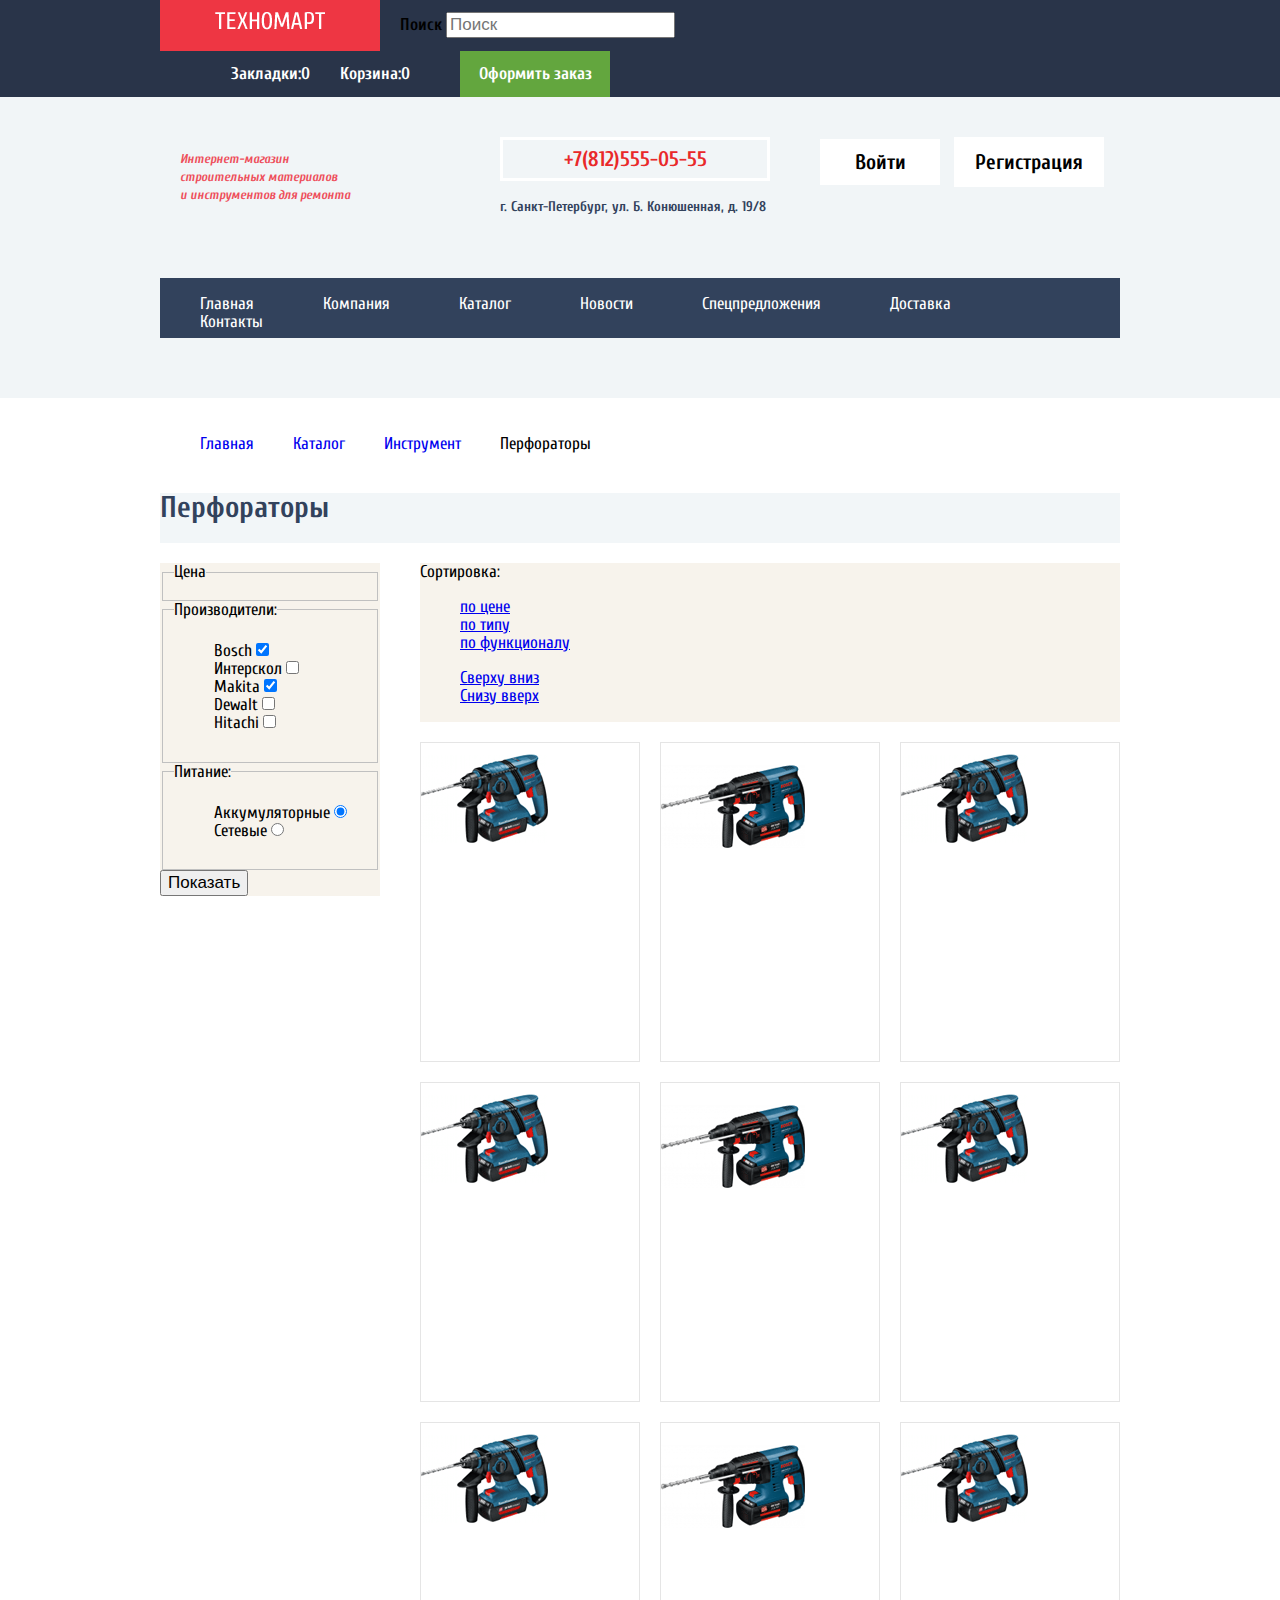
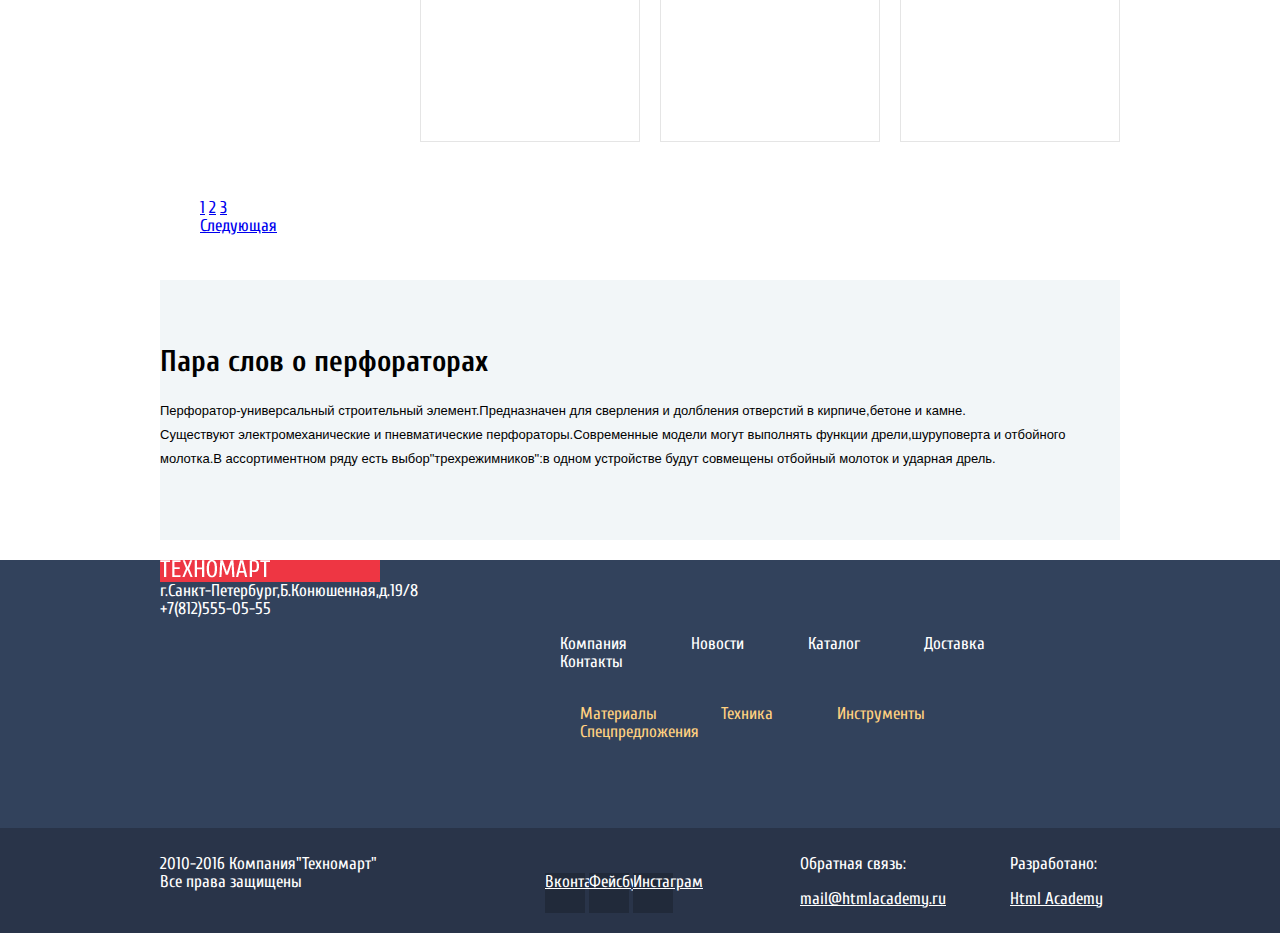
==== catalog.html @ 099f7292 "Сетка 16.11" ====
<!DOCTYPE html>
<html lang="ru">
  <head>
    <link href="css/normalize.css" rel="stylesheet">
    <link rel="stylesheet" href="css/style.css">
    <link href="https://fonts.googleapis.com/css?family=PT+Sans:400,700" rel="stylesheet">
    <link href="https://fonts.googleapis.com/css?family=Cuprum:400,400i,700" rel="stylesheet">
    <meta charset="utf-8">
    <title>Техномарт. Каталог</title>
  </head>
  <body>
    <header class="main-header">
      <div class="header-top">
        <div class="main-container top-wrapper clearfix">
      <div class="logo-top">
        <a>
          <img src="img/logotip.png" alt="Техномарт">
        </a>
      </div>
      <div class="search-block">
        <label for="search">Поиск</label>
        <input type="search" id="search" name="search" placeholder="Поиск">
      </div>
      <div class="user-action">
        <ul>
          <li>
            <a class="user-bookmarks" href="#">Закладки:0</a>
          </li>
          <li>
            <a class="user-basket" href="#">Корзина:0</a>
          </li>
          <li>
            <a class="checkout" href="#">Оформить заказ</a>
          </li>
        </ul>
      </div>
    </div>
  </div>
    <div class="header-bottom">
      <div class="main-container clearfix">
        <div class="header-3-column">
          <div class="header-column">
            <div class="internet-shop">
              <p>Интернет-магазин<br> строительных материалов<br> и инструментов для ремонта</p>
            </div>
          </div>
          <div class="header-column">
            <div class="contact">
              <a class="phone" href="tel:+78125550555">+7(812)555-05-55</a>
              <p>г. Санкт-Петербург, ул. Б. Конюшенная, д. 19/8</p>
            </div>
          </div>
          <div class="header-column">
            <div class="user-block">
              <a class="login" href="#">Войти</a>
              <a class="registration" href="#">Регистрация</a>
            </div>
          </div>
        </div>
          <nav class="main-navigation">
            <ul class="top-navigation">
              <li>
                <a href="index.html">Главная</a>
              </li>
              <li>
                <a href="#">Компания</a>
              </li>
              <li>
                <a href="#">Каталог</a>
              </li>
              <li>
                <a href="#">Новости</a>
              </li>
              <li>
                <a href="#">Спецпредложения</a>
              </li>
              <li>
                <a href="#">Доставка</a>
              </li>
              <li>
                <a href="#">Контакты</a>
              </li>
            </ul>
          </nav>
      </div>
    </div>
    </header>
    <main>
        <div class="main-container clearfix">
        <ul class="breadcrumbs">
          <li>
            <a href="#">Главная</a>
          </li>
          <li>
            <a href="#">Каталог</a>
          </li>
          <li>
            <a href="#">Инструмент</a>
          </li>
          <li>
            <a>Перфораторы</a>
          </li>
        </ul>
        <div class="content-title">
      <div class="main-container clearfix">
      <h1>Перфораторы</h1>
    </div>
  </div>
      <div class="content">
        <div class="left-content-column">
          <form class="form" action="https://echo.htmlacademy.ru" method="post">
            <fieldset class="price">
              <legend>
                Цена
              </legend>
              <div></div>
            </fieldset>
            <fieldset class="makers-column">
              <legend>
                Производители:
              </legend>
              <ul>
                <li>
                  <label for="bosch">Bosch</label>
                  <input type="checkbox" name="bosch" id="bosch" checked>
                </li>
                <li>
                  <label for="interskol">Интерскол</label>
                  <input type="checkbox" name="interskol" id="interskol">
                </li>
                <li>
                  <label for="makita">Makita</label>
                  <input type="checkbox" name="makita" id="makita" checked>
                </li>
                <li>
                  <label for="dewalt">Dewalt</label>
                  <input type="checkbox" name="dewalt" id="dewalt">
                </li>
                <li>
                  <label for="hitachi">Hitachi</label>
                  <input type="checkbox" name="hitachi" id="hitachi">
                </li>
              </ul>
            </fieldset>
            <fieldset class="supply">
              <legend>
                Питание:
              </legend>
              <ul>
                <li>
                  <label for="accumulator">Аккумуляторные</label>
                  <input type="radio" name="battery" id="accumulator" checked>
                </li>
                <li>
                  <label for="net">Сетевые</label>
                  <input type="radio" name="battery" id="net">
                </li>
              </ul>
            </fieldset>
            <button class="btn" type="submit">Показать</button>
          </form>
        </div>
          <div class="sort">
            <div class="sort-header">
              Сортировка:
            </div>
            <ul>
              <li>
                <a href="#">по цене</a>
              </li>
              <li>
                <a href="#">по типу</a>
              </li>
              <li>
                <a href="#">по функционалу</a>
              </li>
            </ul>
            <ul>
              <li>
                <a href="#">Сверху вниз</a>
              </li>
              <li>
                <a href="#">Снизу вверх</a>
              </li>
            </ul>
          </div>
          <div class="list-goods-catalog">
            <ul class="goods-list">
              <li class="goods-item-catalog">
                <div class="good-item">
                  <img src="img/drill2.png" alt="#">
                  <div class="good-item-hover">
                    <a class="btn-buy" href="#">Купить</a>
                    <a class="btn-bookmark" href="#">В закладки</a>
                  </div>
                  <p>Перфоратор bosch bfg 3000</p>
                  <span>22500 р</span>
                  <a class="btn-price" href="#">15500 р</a>
                </div>
              </li>
              <li class="goods-item-catalog">
                <div class="good-item">
                  <img src="img/drill1.png" alt="#">
                  <div class="good-item-hover">
                    <a class="btn-buy" href="#">Купить</a>
                    <a class="btn-bookmark" href="#">В закладки</a>
                  </div>
                  <p>Перфоратор bosch bfg 6000</p>
                  <span>30500 р</span>
                  <a class="btn-price" href="#">25500 р</a>
                </div>
              </li>
              <li class="goods-item-catalog">
                <div class="good-item">
                  <img src="img/drill2.png" alt="#">
                  <div class="good-item-hover">
                    <a class="btn-buy" href="#">Купить</a>
                    <a class="btn-bookmark" href="#">В закладки</a>
                  </div>
                  <p>Перфоратор bosch bfg 2000</p>
                  <a class="btn-price" href="#">12500 р</a>
                  <b class="label">new</b>
                </div>
              </li>
              <li class="goods-item-catalog">
                <div class="good-item">
                  <img src="img/drill2.png" alt="#">
                  <div class="good-item-hover">
                    <a class="btn-buy" href="#">Купить</a>
                    <a class="btn-bookmark" href="#">В закладки</a>
                  </div>
                  <p>Перфоратор bosch bfg 3000</p>
                  <span>22500 р</span>
                  <a class="btn-price" href="#">15500 р</a>
                </div>
              </li>
              <li class="goods-item-catalog">
                <div class="good-item">
                  <img src="img/drill1.png" alt="#">
                  <div class="good-item-hover">
                    <a class="btn-buy" href="#">Купить</a>
                    <a class="btn-bookmark" href="#">В закладки</a>
                  </div>
                  <p>Перфоратор bosch bfg 6000</p>
                  <span>30500 р</span>
                  <a class="btn-price" href="#">25500 р</a>
                  <b class="label">new</b>
                </div>
              </li>
              <li class="goods-item-catalog">
                <div class="good-item">
                  <img src="img/drill2.png" alt="#">
                  <div class="good-item-hover">
                    <a class="btn-buy" href="#">Купить</a>
                    <a class="btn-bookmark" href="#">В закладки</a>
                  </div>
                  <p>Перфоратор bosch bfg 2000</p>
                  <a class="btn-price" href="#">12500 р</a>
                </div>
              </li>
              <li class="goods-item-catalog">
                <div class="good-item">
                  <img src="img/drill2.png" alt="#">
                  <div class="good-item-hover">
                    <a class="btn-buy" href="#">Купить</a>
                    <a class="btn-bookmark" href="#">В закладки</a>
                  </div>
                  <p>Перфоратор bosch bfg 3000</p>
                  <span>22500 р</span>
                  <a class="btn-price" href="#">15500 р</a>
                  <b class="label">new</b>
                </div>
              </li>
              <li class="goods-item-catalog">
                <div class="good-item">
                  <img src="img/drill1.png" alt="#">
                  <div class="good-item-hover">
                    <a class="btn-buy" href="#">Купить</a>
                    <a class="btn-bookmark" href="#">В закладки</a>
                  </div>
                  <p>Перфоратор bosch bfg 6000</p>
                  <span>30500 р</span>
                  <a class="btn-price" href="#">25500 р</a>
                </div>
              </li>
              <li class="goods-item-catalog">
                <div class="good-item">
                  <img src="img/drill2.png" alt="#">
                  <div class="good-item-hover">
                    <a class="btn-buy" href="#">Купить</a>
                    <a class="btn-bookmark" href="#">В закладки</a>
                  </div>
                  <p>Перфоратор bosch bfg 2000</p>
                  <a class="btn-price" href="#">12500 р</a>
                </div>
              </li>
            </ul>
          </div>
          <div class="page">
            <div class="main-container clearfix">
              <ul class="all-btn-page">
              <li class="btn-page">
                <a href="#">1</a>
              </li>
              <li class="btn-page">
                <a href="#">2</a>
              </li>
              <li class="btn-page">
                <a href="#">3</a>
              </li>
              <li class="btn-next">
                <a href="#">Следующая</a>
              </li>
            </ul>
          </div>
        </div>
      </div>
      <div class="container-bottom">
        <h2 class="bottom-title">Пара слов о перфораторах</h2>
        <p>Перфоратор-универсальный строительный элемент.Предназначен для сверления и долбления отверстий в кирпиче,бетоне и камне.<br>Существуют электромеханические и пневматические перфораторы.Современные модели могут выполнять функции дрели,шуруповерта и отбойного молотка.В ассортиментном ряду есть выбор"трехрежимников":в одном устройстве будут совмещены отбойный молоток и ударная дрель.</p>
    </div>
  </div>
    </main>
    <footer>
      <div class="footer-top">
      <div class="main-container clearfix">
          <div class="logo-bottom">
            <a>
              <img src="img/logotip.png" alt="Техномарт">
            </a>
          </div>
          <div class="footer-contacts">
            г.Санкт-Петербург,Б.Конюшенная,д.19/8<br>
            +7(812)555-05-55
          </div>
        <nav class="footer-navigation">
          <ul class="footer-menu1">
            <li>
              <a href="#">Компания</a>
            </li>
            <li>
              <a href="#">Новости</a>
            </li>
            <li>
              <a href="#">Каталог</a>
            </li>
            <li>
              <a href="#">Доставка</a>
            </li>
            <li>
              <a href="#">Контакты</a>
            </li>
          </ul>
        </nav>
        <nav class="goods-navigation">
          <ul class="footer-menu2">
            <li>
              <a href="#">Материалы</a>
            </li>
            <li>
              <a href="#">Техника</a>
            </li>
            <li>
              <a href="#">Инструменты</a>
            </li>
            <li>
              <a href="#">Спецпредложения</a>
            </li>
          </ul>
        </nav>
      </div>
    </div>
      <div class="footer-bottom clearfix">
        <div class="main-container clearfix">
          <div class="rights">
            <p>2010-2016 Компания"Техномарт"<br>Все права защищены</p>
          </div>
          <div class="share">
            <a class="social social-vk" href="#">Вконтакте</a>
            <a class="social social-fb" href="#">Фейсбук</a>
            <a class="social social-inst" href="#">Инстаграм</a>
          </div>
          <div class="feedback">
            <p>Обратная связь:</p>
            <a class="btn" href="#">mail@htmlacademy.ru</a>
          </div>
          <div class="footer-copyright">
            <p>Разработано:</p>
            <a class="btn" href="https://htmlacademy.ru">Html Academy</a>
          </div>
        </div>
      </div>
    </footer>
  </body>
</html>
---- css/style.css ----
* {
  box-sizing: border-box;

}
body {
  font-size: 17px;
  line-height: 18px;
  font-style: normal;
  font-family: "Cuprum", Arial, sans-serif;
  width: 100%;
  margin-left: auto;
  margin-right: auto;
  background: #ffffff;
}
h1 {
  font-size: 30px;
  line-height: 30px;
  font-style: normal;;
  font-family: "Cuprum", Arial, sans-serif;
  color: #32425c;
}
h2 {
  font-size: 24px;
  line-height: 30px;
  font-style: normal;
  font-weight: bold;
  font-family: "Cuprum", Arial, sans-serif;
  color: #ffffff;
}
footer {
  margin-top: 20px;
  width: 100%;
  min-height: 300px;
  background-color: #32425c;
  color: #ffffff;
}
footer a {
  color: #ffffff;
}
ul {
  list-style: none;
}
.clearfix::after {
  content: "";
  display: table;
  clear: both;
}
.main-container {
  width: 960px;
  margin: auto;
}
.main-header {
  margin-bottom: 20px;
}
.header-top {
  width: 100%;
  min-height: 40px;
  background: #293449;

}
.header-top a {
  color: #ffffff;
}
.top-wrapper {
  font-size: 0;
}
.logo-top {
  display: inline-block;
  text-align: center;
  padding: 12px;
  width: 220px;
  margin-right: 20px;
  background-color: #ee3643;
}
.search-block {
  display: inline-block;
  font-size: 17px;
  line-height: 18px;
  font-weight: bold;
}
.user-action {
  display: inline-block;
  vertical-align: middle;

  }
.user-action li {
  display: inline;
  }
  .user-action:last-child {
    margin-right: 0;
  }
.user-action a {
  text-decoration: none;
  font-size: 17px;
  line-height: 18px;
  font-weight: bold;
  font-family: "Cuprum", Arial, sans-serif;
}
.user-bookmarks {
  display: inline-block;
  text-align: right;
  width: 110px;
  margin-right: 10px;
}
.user-basket {
  display: inline-block;
  text-align: center;
  width: 110px;
  margin-right: 30px;
      }
.checkout {
  display: inline-block;
  width: 150px;
  min-height: 40px;
  text-align: center;
  background-color: #63a63e;
  padding: 14px;
}
.header-bottom {
  background: #f1f5f7;
}
.header-3-column {
  display: inline-block;
  text-align:left;
  vertical-align: top;
  width: 960px;
  margin-top: 40px;
}
.header-column {
  float: left;
  width: 300px;
  margin-left: 20px;

}
.internet-shop p {
  color: #ee4f5b;
  font-size: 13px;
  line-height: 18px;
  font-style: italic;
  font-weight: bold;
  font-family: "Cuprum", Arial, sans-serif;
}
.phone {
  display: inline-block;
  width: 270px;
  border: 3px solid white;
  color: #e9292a;
  padding: 10px 50px;
  font-size: 21px;
  line-height: 18px;
  font-weight: bold;
  font-family: "Cuprum", Arial, sans-serif;
  text-align: center;
  text-decoration: none;
}
.contact p{
  color: #32425c;
  font-size: 14px;
  line-height: 24px;
  font-weight: bold;
  font-family: "Cuprum", Arial, sans-serif;
  padding-bottom: 45px;
}
.login {
  display: inline-block;
  width: 120px;
  margin-right: 10px;
  text-decoration: none;
  text-align: center;
  background-color: #ffffff;
  color: #000000;
  padding: 14px;
  font-size: 21px;
  line-height: 18px;
  font-weight: bold;
  font-family:"Cuprum", Arial, sans-serif;
}
.registration {
  display: inline-block;
  width: 150px;
  padding: 16px;
  text-decoration: none;
  text-align: center;
  background-color: #ffffff;
  color: #000000;
  font-size: 21px;
  line-height: 18px;
  font-weight: bold;
  font-family:"Cuprum", Arial, sans-serif;
}
.main-navigation {
  float: left;
  width: 960px;
  height: 60px;
  background: #32425c;
  margin-bottom: 60px;
}
.top-navigation li {
  display: inline;
  padding: 50 20px;
  margin-right: 65px;
}
.top-navigation a {
  text-decoration: none;
  color: #ffffff;
}
.main-show {
  font-size: 0;
  padding: 0;
  margin-bottom: 150px;
}
.main-show-item,
.main-show-item-wrapper {
  width: 33.333%;
  padding: 0 20px 20px 0;
  display: inline-block;
  vertical-align: top;;
}
.main-show-item-block {
	padding:;
}
.main-show-item-big {
  width: 66.666%;
  display: inline-block;
  vertical-align: bottom;;
  min-height: 270px;
  padding: px;
}
.main-show-slider {
  position: relative;
}
.slider-product-group {
  position: absolute;
  left: 0;
  right: 0;
  width: 620px;
  height: 270px;
}
.slider-control {
  position: absolute;
  width: 100%;
  left: 0;
  bottom: 0;
}
.product-group {
  min-height: 125px;
  font-size: 14px;
  font-weight: normal;
  color: #ffffff;
}
.product-group h2 {
	padding-top: 25px;
  margin-left: 23px;
}
.product-group a {
  font-size: 14px;
  line-height: 18px;
  font-weight: bold;
  text-decoration: none;
  color: #ffffff;
  width: 135px;
  display: inline-block;
  text-align: center;
  padding: 13px 22px;
  margin-left: 23px;
  margin-bottom: 22px;
  background-color: rgba(229,229,229,0.3);
}
.product-group-01 {
  background-color: #f6b22d;
  background-image: url(../img/icon-bucket.png);
  background-position: ;
}
.product-group-02 {
  background-color: #4aafde;
  background-image: url(img/icon-drill.png);
  background-position: ;
}
.product-group-03 {
  background-color: #cc79d1;
  background-image: url(img/icon-tractor.png);
  background-position: ;
}
.product-group-04 {
  background-color: #85d179;
  background-image: url(img/icon-cart.png);
  background-position: ;
}
.product-group-05 {
  background-color: #f6b22d;
  background-image: url(img/icon-truck.png);
  background-position: ;
}
.popular-title {
  display: inline-block;
  width: 960px;
  height: 90px;
  margin-bottom: 20px;
  background-color: #f7f3ec;
}
.popular-title h1 {
  float: left;
  color: #32425c;
  margin: 25px;
  font-size: 30px;
  line-height: 30px;
  font-family: "Cuprum", Arial, sans-serif;
}
.popular-title a {
  float: right;
  background-color: #e9292a;
  margin: 25px;
  padding: 13px 55px;
  vertical-align: middle;
  width: 250px;
  color: #ffffff;
  font-size: 14px;
  line-height: 18px;
  font-weight: bold;
  text-decoration: none;
  text-align: center;
}
.popular-title-btn {
vertical-align: middle;
}
.goods-list {
  font-size: 0px;
    padding: 0;
    margin-bottom: 20px;
}
.goods-item {
  display: inline-block;
  vertical-align: top;
  margin-right: 20px;
  margin-bottom: 20px;
}
.goods-item:nth-child(4n+4) {
  margin-right: 0;
}
.good-block {
  width: 220px;
  min-height: 320px;
  border: 1px solid #e5e5e5;
}
.popular-makers {
  font-size: 0;
  padding: 0;
  margin-bottom: 20px;
}
.maker-list {
  display: inline-block;
  vertical-align: top;
  margin-right: 20px;
  margin-bottom: 20px;
}
.maker  {
  display: block;
  width: 220px;
  height: 145px;
  border: 1px solid #e5e5e5;
}
.maker1 {
  background: url("../img/bosch.png") no-repeat;
  background-position: center;
}
.maker2 {
  background: url("../img/makita.png") no-repeat;
  background-position: center;
}
.maker3 {
  background: url("../img/dewalt.png") no-repeat;
  background-position: center;
}
.maker4 {
  background: url("../img/inter.png") no-repeat;
  background-position: center;
}
.maker5 {
  background: url("../img/hitachi.png") no-repeat;
  background-position: center;
}
.maker6 {
  background: url("../img/lg.png") no-repeat;
  background-position: center;
}
.maker7 {
  background: url("../img/aeg.png") no-repeat;
  background-position: center;
}
.maker8 {
  background: url("../img/metabo.png") no-repeat;
  background-position: center;
}
.maker-list:nth-child(4n+4) {
  margin-right: 0;
}
.service {
  background-color: #f2f6f8;
  width: 100%;
  min-height: 530px;
	border: 1px solid red;
}
.service h2 {
  color: #000000;
}

.service-block {
	border: 1px solid blue;
}
.conditions {
	display: inline-block;
  width: 240px;
  height: 185px;
  margin: 0;
  padding: 0;
  vertical-align: middle;
  border: 1px solid green;
}
.conditions a {
  display: block;
  text-decoration: none;
  font-size: 21px;
  line-height: 30px;
  font-weight: bold;
  font-family: "Cuprum", Arial, sans-serif;
  color: #ffffff;
  background-color: #32425c;
  border: 1px, solid #405069;
  border: 1px, solid #293449;
}
.conditions a:hover {
  background-color: #293449;
}
.conditions .active a {
  color: #32425c;
  background-color: #ffffff;
}
.services-frame-list {
	display: inline-block;
	width: 700px;
	min-height: 200px;
	vertical-align: middle;
  position: relative;
  border: 1px solid red;
}
.services-frame-delivery {
  position: absolute;
  width: 700px;
  top: 0;
  left: 0;
}
.services-frame-delivery  img {
	display: block;
	position: absolute;
	top: 0;
	right: 0;
}
.services-frame-guarantee {
  position: absolute;
  top: 0;
  left: 0;
  display: none;
}
.services-frame-credit {
  position: absolute;
  top: 0;
  left: 0;
  display: none;
}
.company-about {
  float: left;
  width: 540px;
  min-height: 370px;
  margin-right: 120px;
}
.company-info h2 {
  font-size: 30px;
  font-weight: bold;
  color: #000000;
  font-style: normal;
  font-family: "Cuprum", Arial, sans-serif;
}
.company-info p {
  font-size: 13px;
  line-height: 24px;
  font-style: normal;
  font-weight: normal;
  font-family: "PTSans", Arial, sans-serif;
}
.company-info a {
    color: #ffffff;
    text-decoration: none;
    font-size: 14px;
    line-height: 18px;
    font-weight: bold;
    font-style: normal;
    font-family: "Cuprum", Arial, sans-serif;
}
.company-about li {
  font-weight: bold;
  font-size: 18px;
  line-height: 20px;
  font-family: "Cuprum", Arial, sans-serif;
padding: 20px 0;
}
.btn-more {
  width: 220px;
  padding: 14px 40px;
  background-color: #e9292a;

}
.company-contacts {
  float: right;
  width: 300px;
  min-height: 370px;
}
.map {
  width: 300px;
  min-height: 160px;
  margin: 40px auto;
}
.btn-write {

  padding: 14px 62px;
  background-color: #e9292a;
}
.footer-top {

}
.logo-bottom {
  float: left;
  width: 220px;
  margin-right: 10px;
  background-color: #ee3643;
}

.footer-navigation {
  float: right;
  width: 600px;
  min-height: 30px;
  margin-left: 170px;
}
.footer-menu1 li {
  display: inline;
  padding: 50 20px;
  margin-right: 60px;
}
.footer-menu1:last-child {
  margin-right: 0;
}
.footer-menu1 a {
  text-decoration: none;
  color: #ffffff;
}
.goods-navigation {
  float: right;
  width: 580px;
  min-height: 30px;
  margin-bottom: 70px;
}
.footer-menu2 li {
  display: inline;
  padding: 50 20px;
  margin-right: 60px;
}
.footer-menu2:last-child {
  margin-right: 0;
}
.footer-menu2 a{
  text-decoration: none;
  color: #ffd180;
}
.footer-contacts {
  clear:both;
  width: 325px;
  margin-right: 0;
  margin-top: 30px;
}
.footer-bottom {
  display: inline-block;
  background-color: #293449;
  width: 100%;
  height: 105px;
  padding: 10px;
  vertical-align: middle;
}
.rights {
  float: left;
  width: 235px;
  margin-right: 150px;
  vertical-align: middle;
}
.share{
  float: left;
  width: 140px;
  margin-right: 115px;
  vertical-align: middle;
}
.social {
  display: inline-block;
  width: 40px;
  height: 40px;
  background: #212a3a;
  margin-top: 35px;
  vertical-align: middle;
}
.feedback {
  float: left;
  width: 145px;
  margin-right: 50px;
  vertical-align: middle;
}
.footer-copyright {
  float: right;
  width: 110px;
  vertical-align: middle;
}
.breadcrumbs {
  display: inline-block;
  width: 940px;
  margin-bottom: 20px;
}
.breadcrumbs li {
  display: inline;
  margin-right: 35px;
}
.breadcrumbs a {
  text-decoration: none;
}
.content-title {
  margin-bottom: 20px;
  background-color: #f2f6f8;
}
.form {
  float: left;
  width: 220px;
  margin-right: 10px;
  background-color: #f7f3ec;
}
.sort {
  float: right;
  width: 700px;
  margin-bottom: 20px;

  background-color: #f7f3ec;
}
.list-goods-catalog {
  float: right;
  width: 700px;
}
.goods-item-catalog {
  display: inline-block;
  vertical-align: top;
  margin-right: 20px;
  margin-bottom: 20px;
}
.goods-item-catalog:nth-child(3n+3) {
  margin-right: 0;
}
.good-item {
  width: 220px;
  min-height: 320px;
  border: 1px solid #e5e5e5;
}
.all-btn-page {
  display: inline-block;
  width: 290px;
  margin-bottom: 20px;
}
.btn-page {
display: inline;
}
.container-bottom {
  width: 100%;
  height: 260px;
  background-color: #f2f6f8;
}
.bottom-title {
  font-size: 30px;
  line-height: 24px;
  font-style: normal;
  font-family: "Cuprum", Arial, sans-serif;
  text-align: left;
  vertical-align: middle;
  padding-top: 70px;
  color: #000000;
}
.container-bottom p {
  font-size: 13px;
  line-height: 24px;
  font-style: normal;
  font-family: "PTSans", Arial, sans-serif;
  text-align: left;
  vertical-align: middle;
  color: #000000
}
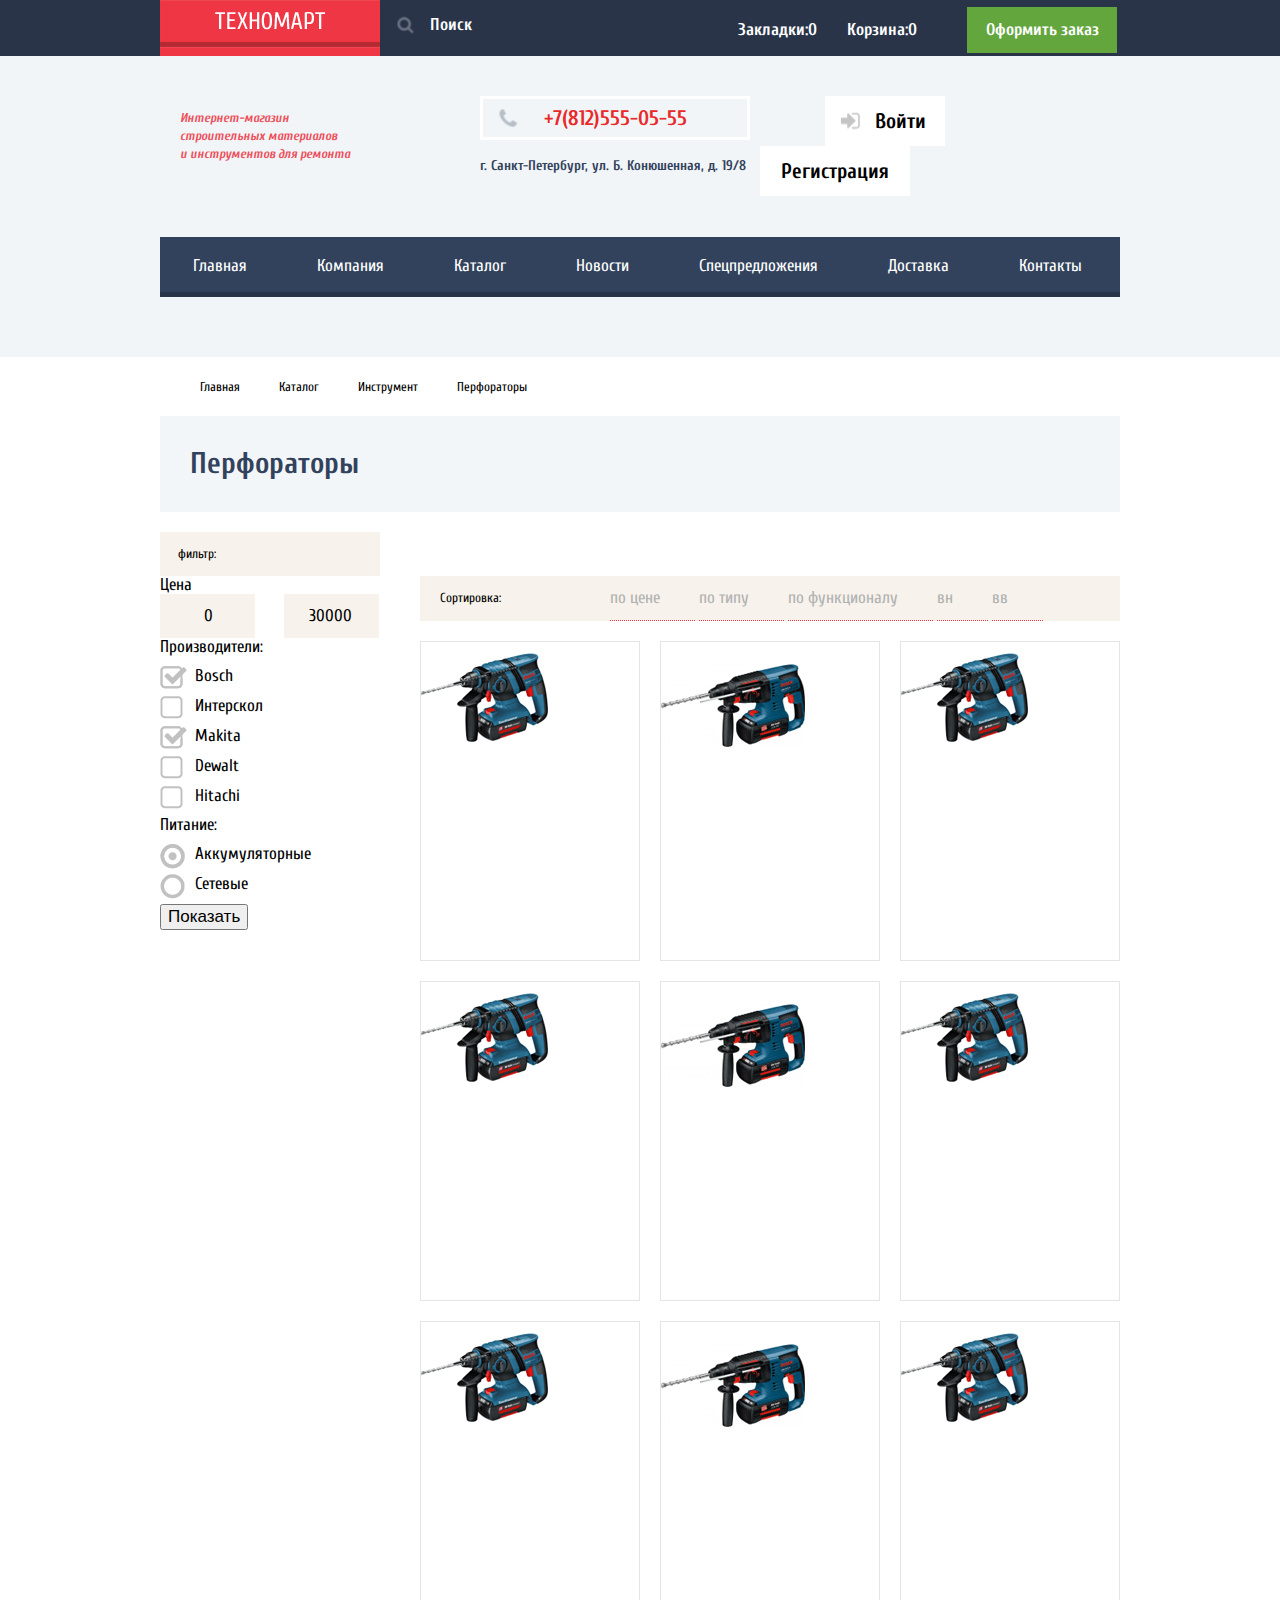
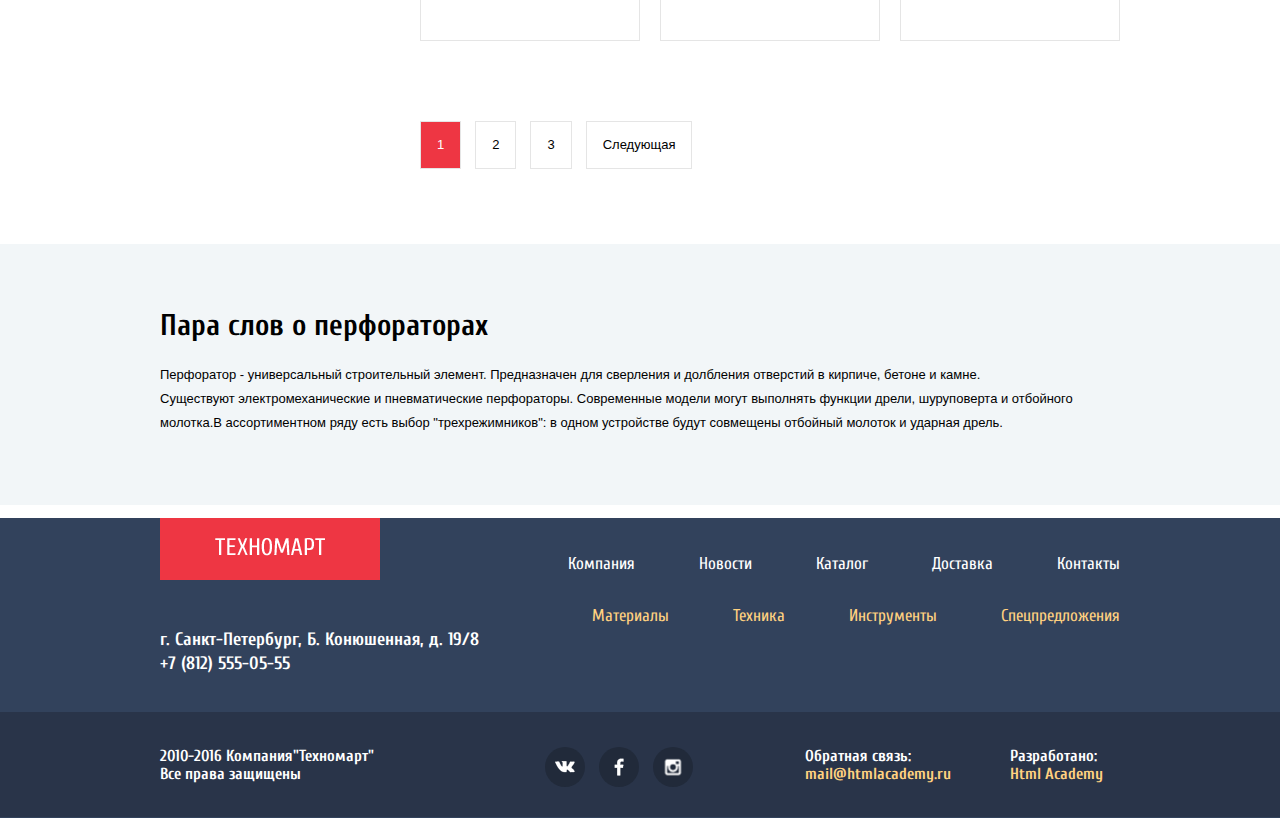
==== commit 0ad3b505: "Декоративные элементы1" ====
--- a/catalog.html
+++ b/catalog.html
@@ -13,8 +13,8 @@
       <div class="header-top">
         <div class="main-container top-wrapper clearfix">
       <div class="logo-top">
-        <a>
-          <img src="img/logotip.png" alt="Техномарт">
+        <a class="logotip" href="#" alt="Техномарт">
+         <img src="img/logotip.png">
         </a>
       </div>
       <div class="search-block">
@@ -23,13 +23,13 @@
       </div>
       <div class="user-action">
         <ul>
-          <li>
+          <li class="user-bookmarks-btn">
             <a class="user-bookmarks" href="#">Закладки:0</a>
           </li>
-          <li>
+          <li class="user-basket-btn">
             <a class="user-basket" href="#">Корзина:0</a>
           </li>
-          <li>
+          <li class="checkout-btn">
             <a class="checkout" href="#">Оформить заказ</a>
           </li>
         </ul>
@@ -52,8 +52,12 @@
           </div>
           <div class="header-column">
             <div class="user-block">
+              <div class="login-btn">
               <a class="login" href="#">Войти</a>
+            </div>
+            <div class="registration-btn">
               <a class="registration" href="#">Регистрация</a>
+            </div>
             </div>
           </div>
         </div>
@@ -102,18 +106,22 @@
           </li>
         </ul>
         <div class="content-title">
-      <div class="main-container clearfix">
       <h1>Перфораторы</h1>
-    </div>
   </div>
       <div class="content">
         <div class="left-content-column">
+          <div class="filter">
+            фильтр:
+          </div>
           <form class="form" action="https://echo.htmlacademy.ru" method="post">
-            <fieldset class="price">
+            <fieldset class="price-block">
               <legend>
                 Цена
               </legend>
-              <div></div>
+              <div class="price">
+                <div class="price-min">0</div>
+                <div class="price-max">30000</div>
+              </div>
             </fieldset>
             <fieldset class="makers-column">
               <legend>
@@ -121,24 +129,23 @@
               </legend>
               <ul>
                 <li>
+                  <input type="checkbox" name="bosch" id="bosch" checked>
                   <label for="bosch">Bosch</label>
-                  <input type="checkbox" name="bosch" id="bosch" checked>
-                </li>
-                <li>
+                </li>
+                <li>
+                  <input type="checkbox" name="interskol" id="interskol">
                   <label for="interskol">Интерскол</label>
-                  <input type="checkbox" name="interskol" id="interskol">
-                </li>
-                <li>
+                </li>
+                <li>
+                  <input type="checkbox" name="makita" id="makita" checked>
                   <label for="makita">Makita</label>
-                  <input type="checkbox" name="makita" id="makita" checked>
-                </li>
-                <li>
-                  <label for="dewalt">Dewalt</label>
+                </li>
+                <li>
                   <input type="checkbox" name="dewalt" id="dewalt">
-                </li>
-                <li>
-                  <label for="hitachi">Hitachi</label>
+                    <label for="dewalt">Dewalt</label>
+                </li>
                   <input type="checkbox" name="hitachi" id="hitachi">
+                    <label for="hitachi">Hitachi</label>
                 </li>
               </ul>
             </fieldset>
@@ -148,23 +155,24 @@
               </legend>
               <ul>
                 <li>
-                  <label for="accumulator">Аккумуляторные</label>
                   <input type="radio" name="battery" id="accumulator" checked>
-                </li>
-                <li>
+                      <label for="accumulator">Аккумуляторные</label>
+                </li>
+                <li>
+                  <input type="radio" name="battery" id="net">
                   <label for="net">Сетевые</label>
-                  <input type="radio" name="battery" id="net">
                 </li>
               </ul>
             </fieldset>
             <button class="btn" type="submit">Показать</button>
           </form>
         </div>
+        <div class="right-content-column">
           <div class="sort">
             <div class="sort-header">
               Сортировка:
             </div>
-            <ul>
+            <ul class="sort-list">
               <li>
                 <a href="#">по цене</a>
               </li>
@@ -174,13 +182,11 @@
               <li>
                 <a href="#">по функционалу</a>
               </li>
-            </ul>
-            <ul>
-              <li>
-                <a href="#">Сверху вниз</a>
-              </li>
-              <li>
-                <a href="#">Снизу вверх</a>
+              <li>
+                <a href="#">вн</a>
+              </li>
+              <li>
+                <a href="#">вв</a>
               </li>
             </ul>
           </div>
@@ -297,42 +303,46 @@
             </ul>
           </div>
           <div class="page">
-            <div class="main-container clearfix">
               <ul class="all-btn-page">
-              <li class="btn-page">
+              <li class="active">
                 <a href="#">1</a>
               </li>
-              <li class="btn-page">
+              <li>
                 <a href="#">2</a>
               </li>
-              <li class="btn-page">
+              <li>
                 <a href="#">3</a>
               </li>
-              <li class="btn-next">
+              <li>
                 <a href="#">Следующая</a>
               </li>
             </ul>
-          </div>
         </div>
       </div>
+    </div>
+  </div>
       <div class="container-bottom">
+        <div class="main-container">
         <h2 class="bottom-title">Пара слов о перфораторах</h2>
-        <p>Перфоратор-универсальный строительный элемент.Предназначен для сверления и долбления отверстий в кирпиче,бетоне и камне.<br>Существуют электромеханические и пневматические перфораторы.Современные модели могут выполнять функции дрели,шуруповерта и отбойного молотка.В ассортиментном ряду есть выбор"трехрежимников":в одном устройстве будут совмещены отбойный молоток и ударная дрель.</p>
+        <p>Перфоратор - универсальный строительный элемент. Предназначен для сверления и долбления отверстий в кирпиче, бетоне и камне.<br>Существуют электромеханические и пневматические перфораторы. Современные модели могут выполнять функции дрели, шуруповерта и отбойного молотка.В ассортиментном ряду есть выбор "трехрежимников": в одном устройстве будут совмещены отбойный молоток и ударная дрель.</p>
     </div>
   </div>
     </main>
     <footer>
       <div class="footer-top">
       <div class="main-container clearfix">
+        <div class="footer-top-left">
           <div class="logo-bottom">
             <a>
               <img src="img/logotip.png" alt="Техномарт">
             </a>
           </div>
           <div class="footer-contacts">
-            г.Санкт-Петербург,Б.Конюшенная,д.19/8<br>
-            +7(812)555-05-55
-          </div>
+            <p>г. Санкт-Петербург, Б. Конюшенная, д. 19/8<br>
+            +7 (812) 555-05-55</p>
+          </div>
+        </div>
+        <div class="footer-top-right">
         <nav class="footer-navigation">
           <ul class="footer-menu1">
             <li>
@@ -370,23 +380,26 @@
         </nav>
       </div>
     </div>
+    </div>
       <div class="footer-bottom clearfix">
         <div class="main-container clearfix">
           <div class="rights">
             <p>2010-2016 Компания"Техномарт"<br>Все права защищены</p>
           </div>
           <div class="share">
-            <a class="social social-vk" href="#">Вконтакте</a>
-            <a class="social social-fb" href="#">Фейсбук</a>
-            <a class="social social-inst" href="#">Инстаграм</a>
+            <a class="social social-vk" href="#"></a>
+            <a class="social social-fb" href="#"></a>
+            <a class="social social-inst" href="#"></a>
           </div>
           <div class="feedback">
-            <p>Обратная связь:</p>
+            <p>Обратная связь:<br>
             <a class="btn" href="#">mail@htmlacademy.ru</a>
+            </p>
           </div>
           <div class="footer-copyright">
-            <p>Разработано:</p>
+            <p>Разработано:<br>
             <a class="btn" href="https://htmlacademy.ru">Html Academy</a>
+            </p>
           </div>
         </div>
       </div>
--- a/css/style.css
+++ b/css/style.css
@@ -10,8 +10,296 @@
   width: 100%;
   margin-left: auto;
   margin-right: auto;
-  background: #ffffff;
-}
+  background: ;
+}
+.sprite {
+    background-image: url("../img/sprite.png");
+    background-repeat: no-repeat;
+    display: block;
+}
+
+.sprite-icon-basket {
+    width: 17px;
+    height: 16px;
+    background-position: -10px -10px;
+}
+
+.sprite-icon-bookmark {
+    width: 14px;
+    height: 16px;
+    background-position: -47px -10px;
+}
+
+.sprite-icon-bucket {
+    width: 44px;
+    height: 65px;
+    background-position: -81px -10px;
+}
+
+.sprite-icon-cart {
+    width: 59px;
+    height: 72px;
+    background-position: -145px -10px;
+}
+
+.sprite-icon-check-off {
+    width: 23px;
+    height: 23px;
+    background-position: -10px -102px;
+}
+
+.sprite-icon-check-on {
+    width: 27px;
+    height: 23px;
+    background-position: -53px -102px;
+}
+
+.sprite-icon-circle {
+    width: 25px;
+    height: 25px;
+    background-position: -100px -102px;
+}
+
+.sprite-icon-circle-dot {
+    width: 25px;
+    height: 25px;
+    background-position: -145px -102px;
+}
+
+.sprite-icon-drill {
+    width: 75px;
+    height: 61px;
+    background-position: -10px -147px;
+}
+
+.sprite-icon-facebook {
+    width: 10px;
+    height: 18px;
+    background-position: -224px -10px;
+}
+
+.sprite-icon-instagramm {
+    width: 17px;
+    height: 17px;
+    background-position: -190px -102px;
+}
+
+.sprite-icon-left {
+    width: 22px;
+    height: 40px;
+    background-position: -190px -139px;
+}
+
+.sprite-icon-login {
+    width: 20px;
+    height: 17px;
+    background-position: -105px -199px;
+}
+
+.sprite-icon-phone {
+    width: 19px;
+    height: 19px;
+    background-position: -145px -199px;
+}
+
+.sprite-icon-right {
+    width: 22px;
+    height: 40px;
+    background-position: -254px -10px;
+}
+
+.sprite-icon-search {
+    width: 17px;
+    height: 17px;
+    background-position: -227px -70px;
+}
+
+.sprite-icon-tractor {
+    width: 78px;
+    height: 62px;
+    background-position: -184px -199px;
+}
+
+.sprite-icon-truck {
+    width: 78px;
+    height: 63px;
+    background-position: -296px -10px;
+}
+
+.sprite-icon-vk {
+    width: 20px;
+    height: 12px;
+    background-position: -264px -93px;
+}
+.sprite {
+    background-image: url("../img/sprite-2.png");
+    background-repeat: no-repeat;
+    display: block;
+}
+
+.sprite-icon-basket-1 {
+    width: 17px;
+    height: 16px;
+    background-position: -10px -10px;
+}
+
+.sprite-icon-basket-2 {
+    width: 17px;
+    height: 16px;
+    background-position: -47px -10px;
+}
+
+.sprite-icon-bookmark-1 {
+    width: 14px;
+    height: 16px;
+    background-position: -84px -10px;
+}
+
+.sprite-icon-bookmark-2 {
+    width: 14px;
+    height: 16px;
+    background-position: -118px -10px;
+}
+
+.sprite-icon-check-off-1 {
+    width: 23px;
+    height: 23px;
+    background-position: -152px -10px;
+}
+
+.sprite-icon-check-off-2 {
+    width: 23px;
+    height: 23px;
+    background-position: -10px -53px;
+}
+
+.sprite-icon-check-on-1 {
+    width: 27px;
+    height: 23px;
+    background-position: -53px -53px;
+}
+
+.sprite-icon-check-on-2 {
+    width: 27px;
+    height: 23px;
+    background-position: -100px -53px;
+}
+
+.sprite-icon-circle-1 {
+    width: 25px;
+    height: 25px;
+    background-position: -147px -53px;
+}
+
+.sprite-icon-circle-2 {
+    width: 25px;
+    height: 25px;
+    background-position: -10px -98px;
+}
+
+.sprite-icon-circle-dot-1 {
+    width: 25px;
+    height: 25px;
+    background-position: -55px -98px;
+}
+
+.sprite-icon-circle-dot-2 {
+    width: 25px;
+    height: 25px;
+    background-position: -100px -98px;
+}
+
+.sprite-icon-down-dir-black {
+    width: 11px;
+    height: 10px;
+    background-position: -145px -98px;
+}
+
+.sprite-icon-down-dir-gray {
+    width: 11px;
+    height: 10px;
+    background-position: -176px -98px;
+}
+
+.sprite-icon-down-dir-red {
+    width: 9px;
+    height: 9px;
+    background-position: -145px -128px;
+}
+
+.sprite-icon-home {
+    width: 15px;
+    height: 12px;
+    background-position: -10px -157px;
+}
+
+.sprite-icon-login-1 {
+    width: 20px;
+    height: 17px;
+    background-position: -45px -157px;
+}
+
+.sprite-icon-logout {
+    width: 21px;
+    height: 17px;
+    background-position: -85px -157px;
+}
+
+.sprite-icon-logout-1 {
+    width: 21px;
+    height: 17px;
+    background-position: -126px -157px;
+}
+
+.sprite-icon-right {
+    width: 8px;
+    height: 12px;
+    background-position: -174px -128px;
+}
+
+.sprite-icon-search-red {
+    width: 17px;
+    height: 17px;
+    background-position: -167px -160px;
+}
+
+.sprite-icon-search-white {
+    width: 17px;
+    height: 17px;
+    background-position: -195px -10px;
+}
+
+.sprite-icon-up-dir-black {
+    width: 11px;
+    height: 10px;
+    background-position: -195px -47px;
+}
+
+.sprite-icon-up-dir-gray {
+    width: 11px;
+    height: 10px;
+    background-position: -207px -77px;
+}
+
+.sprite-icon-up-dir-red {
+    width: 11px;
+    height: 10px;
+    background-position: -207px -107px;
+}
+
+.sprite-icon-user {
+    width: 20px;
+    height: 18px;
+    background-position: -204px -137px;
+}
+
+.sprite-icon-user-1 {
+    width: 20px;
+    height: 18px;
+    background-position: -204px -175px;
+}
+
+
 h1 {
   font-size: 30px;
   line-height: 30px;
@@ -28,7 +316,6 @@
   color: #ffffff;
 }
 footer {
-  margin-top: 20px;
   width: 100%;
   min-height: 300px;
   background-color: #32425c;
@@ -66,18 +353,54 @@
 }
 .logo-top {
   display: inline-block;
-  text-align: center;
-  padding: 12px;
   width: 220px;
-  margin-right: 20px;
-  background-color: #ee3643;
-}
+  min-height: 40px;
+
+  margin-right: 25px;
+  background: url("../img/logo1.jpg");
+}
+.logotip {
+display: block;
+padding: 12px 55px 17px 55px;
+}
+.logo-top a:hover {
+  background: #ca2c37;
+  }
+  .logo-top a:active {
+    background: #ba2732;
+  }
 .search-block {
   display: inline-block;
   font-size: 17px;
   line-height: 18px;
   font-weight: bold;
-}
+  color: #ffffff;
+  margin-right: 195px;
+  padding-left: 25px;
+  position: relative;
+}
+input[type="search"]
+{
+  display: none;
+  }
+  .search-block::before {
+    content: "";
+    position: absolute;
+    top: 50%;
+    left: 0;
+    transform: translate(-50%, -50%);
+    background-image: url("../img/sprite.png");
+    background-repeat: no-repeat;
+    width: 17px;
+    height: 17px;
+    background-position: -227px -70px;
+  }
+  . a:hover {
+  color: #;
+  }
+  . a:active {
+    color: #;
+  }
 .user-action {
   display: inline-block;
   vertical-align: middle;
@@ -102,12 +425,24 @@
   width: 110px;
   margin-right: 10px;
 }
+.user-bookmarks-btn a:hover {
+  color: #;
+  }
+  .user-bookmarks-btn a:active {
+    color: #;
+  }
 .user-basket {
   display: inline-block;
   text-align: center;
   width: 110px;
   margin-right: 30px;
       }
+.user-basket-btn a:hover {
+        color: #;
+        }
+.user-basket-btn a:active {
+          color: #;
+        }
 .checkout {
   display: inline-block;
   width: 150px;
@@ -116,6 +451,13 @@
   background-color: #63a63e;
   padding: 14px;
 }
+.checkout-btn a:hover {
+  background: #5fbb2d;
+  }
+  .checkout-btn a:active {
+    background: #518534;
+    color: #9ebb8e;
+  }
 .header-bottom {
   background: #f1f5f7;
 }
@@ -129,8 +471,10 @@
 .header-column {
   float: left;
   width: 300px;
+
+}
+.internet-shop {
   margin-left: 20px;
-
 }
 .internet-shop p {
   color: #ee4f5b;
@@ -139,6 +483,9 @@
   font-style: italic;
   font-weight: bold;
   font-family: "Cuprum", Arial, sans-serif;
+}
+.contact {
+  margin-left: 20px;
 }
 .phone {
   display: inline-block;
@@ -152,6 +499,19 @@
   font-family: "Cuprum", Arial, sans-serif;
   text-align: center;
   text-decoration: none;
+  position: relative;
+}
+.phone::before {
+  content: "";
+  position: absolute;
+  top: 50%;
+  left: 25px;
+  transform: translate(-50%, -50%);
+  background-image: url("../img/sprite.png");
+  background-repeat: no-repeat;
+  width: 19px;
+  height: 19px;
+  background-position: -145px -199px;
 }
 .contact p{
   color: #32425c;
@@ -161,22 +521,61 @@
   font-family: "Cuprum", Arial, sans-serif;
   padding-bottom: 45px;
 }
+.user-block {
+  display: inline;
+  width: 310px;
+  margin-left: 65px;
+}
+.login-btn {
+  display: inline-block;
+  margin-right: 10px;
+}
 .login {
-  display: inline-block;
+  display: block;
   width: 120px;
-  margin-right: 10px;
   text-decoration: none;
   text-align: center;
   background-color: #ffffff;
   color: #000000;
-  padding: 14px;
+  padding: 16px;
+  padding-left: 47px;
   font-size: 21px;
   line-height: 18px;
   font-weight: bold;
   font-family:"Cuprum", Arial, sans-serif;
+  position: relative;
+}
+.login::before {
+  content: "";
+  position: absolute;
+  top: 50%;
+  left: 25px;
+  transform: translate(-50%, -50%);
+  background-image: url("../img/sprite.png");
+  background-repeat: no-repeat;
+  width: 20px;
+  height: 17px;
+  background-position: -105px -199px;
+}
+.login:hover::before {
+  background-position: -45px -157px;
+  background-image: url("../img/sprite-2.png");
+}
+.login:active::before {
+  background-image: url("../img/sprite.png");
+  background-position: -105px -199px;
+}
+.login-btn a:hover {
+  color: #f7a1a7;
+}
+.login-btn a:active {
+  color: #c5c5c5;
+}
+.registration-btn {
+  display: inline-block;
 }
 .registration {
-  display: inline-block;
+  display: block;
   width: 150px;
   padding: 16px;
   text-decoration: none;
@@ -188,21 +587,40 @@
   font-weight: bold;
   font-family:"Cuprum", Arial, sans-serif;
 }
+.registration-btn a:hover {
+  color: #f7a1a7;
+}
+.registration-btn a:active {
+  color: #c5c5c5;
+}
 .main-navigation {
   float: left;
   width: 960px;
-  height: 60px;
-  background: #32425c;
+  min-height: 60px;
+  background: url("../img/menu.jpg");
   margin-bottom: 60px;
 }
+.top-navigation {
+  display: inline;
+  padding-left: 0;
+}
 .top-navigation li {
-  display: inline;
-  padding: 50 20px;
-  margin-right: 65px;
+  display: inline-block;
 }
 .top-navigation a {
+  display: block;
+width: auto;
+padding: 20px 33px;
   text-decoration: none;
   color: #ffffff;
+}
+.top-navigation a:hover {
+  background: #293449;
+  color: #d4d6db;
+}
+.top-navigation a:active {
+  background: #1d2739;
+  color: #616875;
 }
 .main-show {
   font-size: 0;
@@ -525,100 +943,180 @@
   background-color: #e9292a;
 }
 .footer-top {
-
+}
+.footer-top-left {
+  float: left;
+  width: 335px;
+  margin: 0;
+  padding: 0;
 }
 .logo-bottom {
   float: left;
   width: 220px;
-  margin-right: 10px;
+  text-align: center;
+  padding: 20px 0;
   background-color: #ee3643;
-}
-
+  margin-bottom: 30px;
+}
+.footer-contacts {
+  font-size: 18px;
+  line-height: 24px;
+  font-weight: bold;
+  font-style: normal;
+  font-family: "Cuprum", Arial, sans-serif;
+  float: left;
+  width: 325px;
+}
+.footer-top-right {
+    float: right;
+    width: 600px;
+    margin: 0;
+    padding: 0;
+}
 .footer-navigation {
-  float: right;
-  width: 600px;
-  min-height: 30px;
-  margin-left: 170px;
+float: right;
 }
 .footer-menu1 li {
-  display: inline;
-  padding: 50 20px;
+  display: inline-block;
+  vertical-align: top;
   margin-right: 60px;
-}
-.footer-menu1:last-child {
-  margin-right: 0;
+  margin-top: 20px;
+
 }
 .footer-menu1 a {
+  display: block;
   text-decoration: none;
   color: #ffffff;
 }
+.footer-menu1 a:hover {
+  text-decoration: underline;
+}
+.footer-menu1 a:active {
+  color: #788495;
+}
+.footer-menu1 li:last-child {
+  margin-right: 0;
+}
 .goods-navigation {
   float: right;
-  width: 580px;
-  min-height: 30px;
   margin-bottom: 70px;
 }
 .footer-menu2 li {
-  display: inline;
-  padding: 50 20px;
+  display: inline-block;
+  vertical-align: top;
   margin-right: 60px;
 }
-.footer-menu2:last-child {
+.footer-menu2 li:last-child {
   margin-right: 0;
 }
 .footer-menu2 a{
   text-decoration: none;
   color: #ffd180;
 }
-.footer-contacts {
-  clear:both;
-  width: 325px;
-  margin-right: 0;
-  margin-top: 30px;
-}
+.footer-menu2 a:hover {
+    text-decoration: underline;
+}
+.footer-menu2 a:active {
+  color: #626464;
+}
+
 .footer-bottom {
-  display: inline-block;
   background-color: #293449;
   width: 100%;
-  height: 105px;
-  padding: 10px;
-  vertical-align: middle;
+  min-height: 105px;
+  display: inline-block;
+  vertical-align: top;
+  padding-top: 35px;
+}
+.footer-bottom p {
+  margin-top: 0;
+  font-size: 16px;
+  line-height: 18px;
+  font-weight: bold;
+  font-family: "Cuprum", Arial, sans-serif;
+}
+.footer-bottom a {
+  text-decoration: none;
+  color: #ffd180;
 }
 .rights {
   float: left;
   width: 235px;
   margin-right: 150px;
-  vertical-align: middle;
 }
 .share{
   float: left;
-  width: 140px;
-  margin-right: 115px;
-  vertical-align: middle;
+  width: 160px;
+  margin-right: 100px;
 }
 .social {
   display: inline-block;
   width: 40px;
   height: 40px;
+  border-radius: 50%;
+  margin-right: 10px;
   background: #212a3a;
-  margin-top: 35px;
   vertical-align: middle;
-}
+  font-size: 0;
+position: relative;
+}
+.social::before {
+  content: "";
+  position: absolute;
+  top: 50%;
+  left: 50%;
+  transform: translate(-50%, -50%);
+  background-image: url("../img/sprite.png");
+  background-repeat: no-repeat;
+}
+.social-vk::before {
+  width: 20px;
+  height: 12px;
+  background-position: -264px -93px;
+}
+.social-fb::before {
+  width: 10px;
+  height: 18px;
+  background-position: -224px -10px;
+}
+.social-inst::before {
+  width: 17px;
+  height: 17px;
+  background-position: -190px -102px;
+}
+.social:hover {
+  background: #ee3643;
+  }
+  .social:active {
+    background: #ee3643;
+  }
 .feedback {
   float: left;
   width: 145px;
-  margin-right: 50px;
+  margin-right: 52px;
   vertical-align: middle;
 }
+.feedback a:hover {
+  text-decoration: underline;
+  }
+  .feedback a:active {
+    color: #ee3643;
+  }
 .footer-copyright {
   float: right;
   width: 110px;
   vertical-align: middle;
 }
+.footer-copyright a:hover {
+  text-decoration: underline;
+  }
+  .footer-copyright a:active {
+    color: #ee3643;
+  }
 .breadcrumbs {
   display: inline-block;
   width: 940px;
-  margin-bottom: 20px;
+  margin: 0;
 }
 .breadcrumbs li {
   display: inline;
@@ -626,26 +1124,195 @@
 }
 .breadcrumbs a {
   text-decoration: none;
+  font-size: 13px;
+  line-height: 18px;
+  font-weight: normal;
+  font-family: "PTSans" Arial sans-serif;
+  color: #000000;
 }
 .content-title {
   margin-bottom: 20px;
   background-color: #f2f6f8;
+}
+.content-title h1 {
+  font-size: 30px;
+  font-weight: bold;
+  line-height: 30px;
+  color: #32425c;
+  padding: 33px 30px;
+}
+.left-content-column {
+  width: 220px;
+  margin-right: 20px;
+}
+.filter {
+  display: inline-block;
+  float: left;
+  width: 220px;
+  min-height: 40px;
+  font-size: 13px;
+  line-height: 18px;
+  font-weight: normal;
+  font-family: "PTSans" Arial sans-serif;
+  background-color: #f7f3ec;
+  padding: 13px 18px;
 }
 .form {
   float: left;
   width: 220px;
   margin-right: 10px;
+  background-color: #ffffff;
+}
+.price-block {
+  border-style: hidden;
+  padding: 0;
+  margin: 0;
+}
+.price {
+  display: inline-block;
+  vertical-align: top;
+}
+.price-min {
+  display: inline-block;
+  width: 95px;
+  min-height: 40px;
+  margin-left: 0;
+  margin-right: 25px;
+  padding: 13px 44px;
   background-color: #f7f3ec;
 }
+.price-max {
+  display: inline-block;
+  width: 95px;
+  min-height: 40px;
+  padding: 13px 25px;
+  background-color: #f7f3ec;
+}
+.makers-column {
+  border-style: hidden;
+  margin: 0;
+  padding: 0;
+}
+.makers-column ul {
+  margin: 0;
+  padding: 0;
+}
+.supply {
+  border-style: hidden;
+  margin: 0;
+  padding: 0;
+}
+.supply ul {
+  margin: 0;
+  padding: 0;
+}
+input[type="checkbox"] {
+  display: none;
+}
+input[type="checkbox"] + label {
+  display: block;
+  margin: 10px 0;
+  line-height: 20px;
+  padding-left: 35px;
+  position: relative;
+  cursor: pointer;
+}
+input[type="checkbox"] + label::before {
+  content: "";
+
+  background-image: url("../img/sprite.png");
+  background-repeat: no-repeat;
+  width: 23px;
+  height: 23px;
+  background-position: -10px -102px;
+  position: absolute;
+  top: 0;
+  left: 0;
+}
+input[type="checkbox"]:checked + label::after {
+  content: "";
+  position: absolute;
+  top: 0;
+  left: 0;
+  background-image: url("../img/sprite.png");
+  background-repeat: no-repeat;
+  width: 27px;
+  height: 23px;
+  background-position: -53px -102px;
+
+}
+input[type="radio"] {
+  display: none;
+}
+input[type="radio"] + label {
+  display: block;
+  margin: 10px 0;
+  line-height: 20px;
+  padding-left: 35px;
+  position: relative;
+  cursor: pointer;
+}
+input[type="radio"] + label::before {
+  content: "";
+
+  width: 25px;
+  height: 25px;
+  background-position: -100px -102px;
+  background-image: url("../img/sprite.png");
+  background-repeat: no-repeat;
+  position: absolute;
+  top: 0;
+  left: 0;
+}
+input[type="radio"]:checked + label::after {
+  content: "";
+  position: absolute;
+  top: 0;
+  left: 0;
+  background-image: url("../img/sprite.png");
+  background-repeat: no-repeat;
+  width: 25px;
+  height: 25px;
+  background-position: -145px -102px;
+}
+.right-content-column {
+  width: 700px;
+  float: right;
+}
 .sort {
-  float: right;
+  display: inline-block;
   width: 700px;
   margin-bottom: 20px;
-
   background-color: #f7f3ec;
+
+}
+.sort-header {
+  display: inline-block;
+  width: 150px;
+  padding: 13px 20px;
+  font-size: 13px;
+  line-height: 18px;
+  font-weight: normal;
+  font-family: "PTSans" Arial sans-serif;
+}
+.sort-list {
+  display: inline-block;
+  width: 550px;
+  float: right;
+  margin: 0;
+}
+.sort li {
+  display: inline-block;
+
+}
+.sort a {
+  display: block;
+  padding: 13px 35px 13px 0;
+  text-decoration: none;
+  border-bottom: 1px dotted #ee3643;
+  color: #b2b2b2;
 }
 .list-goods-catalog {
-  float: right;
   width: 700px;
 }
 .goods-item-catalog {
@@ -664,33 +1331,61 @@
 }
 .all-btn-page {
   display: inline-block;
-  width: 290px;
-  margin-bottom: 20px;
-}
-.btn-page {
-display: inline;
+  padding: 0;
+  margin: 0;
+  margin-top: 40px;
+  margin-bottom: 50px;
+
+}
+.all-btn-page li {
+display: inline-block;
+min-width: 40px;
+border: 1px solid #e5e5e5;
+margin-right: 10px;
+
+
+
+
+}
+.all-btn-page a {
+  display: block;
+  padding: 14px 16px;
+text-decoration: none;
+color: #000000;
+font-size: 13px;
+line-height: 18px;
+font-family: "PTSans", Arial, sans-serif;
+}
+.all-btn-page li:hover {
+  border: 1px solid #bdc6ca;
+}
+.all-btn-page li:active {
+  border: 1px solid #ee3643;
+}
+.all-btn-page .active a {
+  background-color: #ee3643;
+  color: #ffffff;
 }
 .container-bottom {
   width: 100%;
-  height: 260px;
   background-color: #f2f6f8;
 }
 .bottom-title {
   font-size: 30px;
   line-height: 24px;
   font-style: normal;
+  font-weight: bold;
   font-family: "Cuprum", Arial, sans-serif;
   text-align: left;
-  vertical-align: middle;
+  color: #000000;
   padding-top: 70px;
-  color: #000000;
 }
 .container-bottom p {
   font-size: 13px;
   line-height: 24px;
   font-style: normal;
   font-family: "PTSans", Arial, sans-serif;
-  text-align: left;
-  vertical-align: middle;
-  color: #000000
-}
+  text-align: ;
+  color: #000000;
+  padding-bottom: 70px;
+}
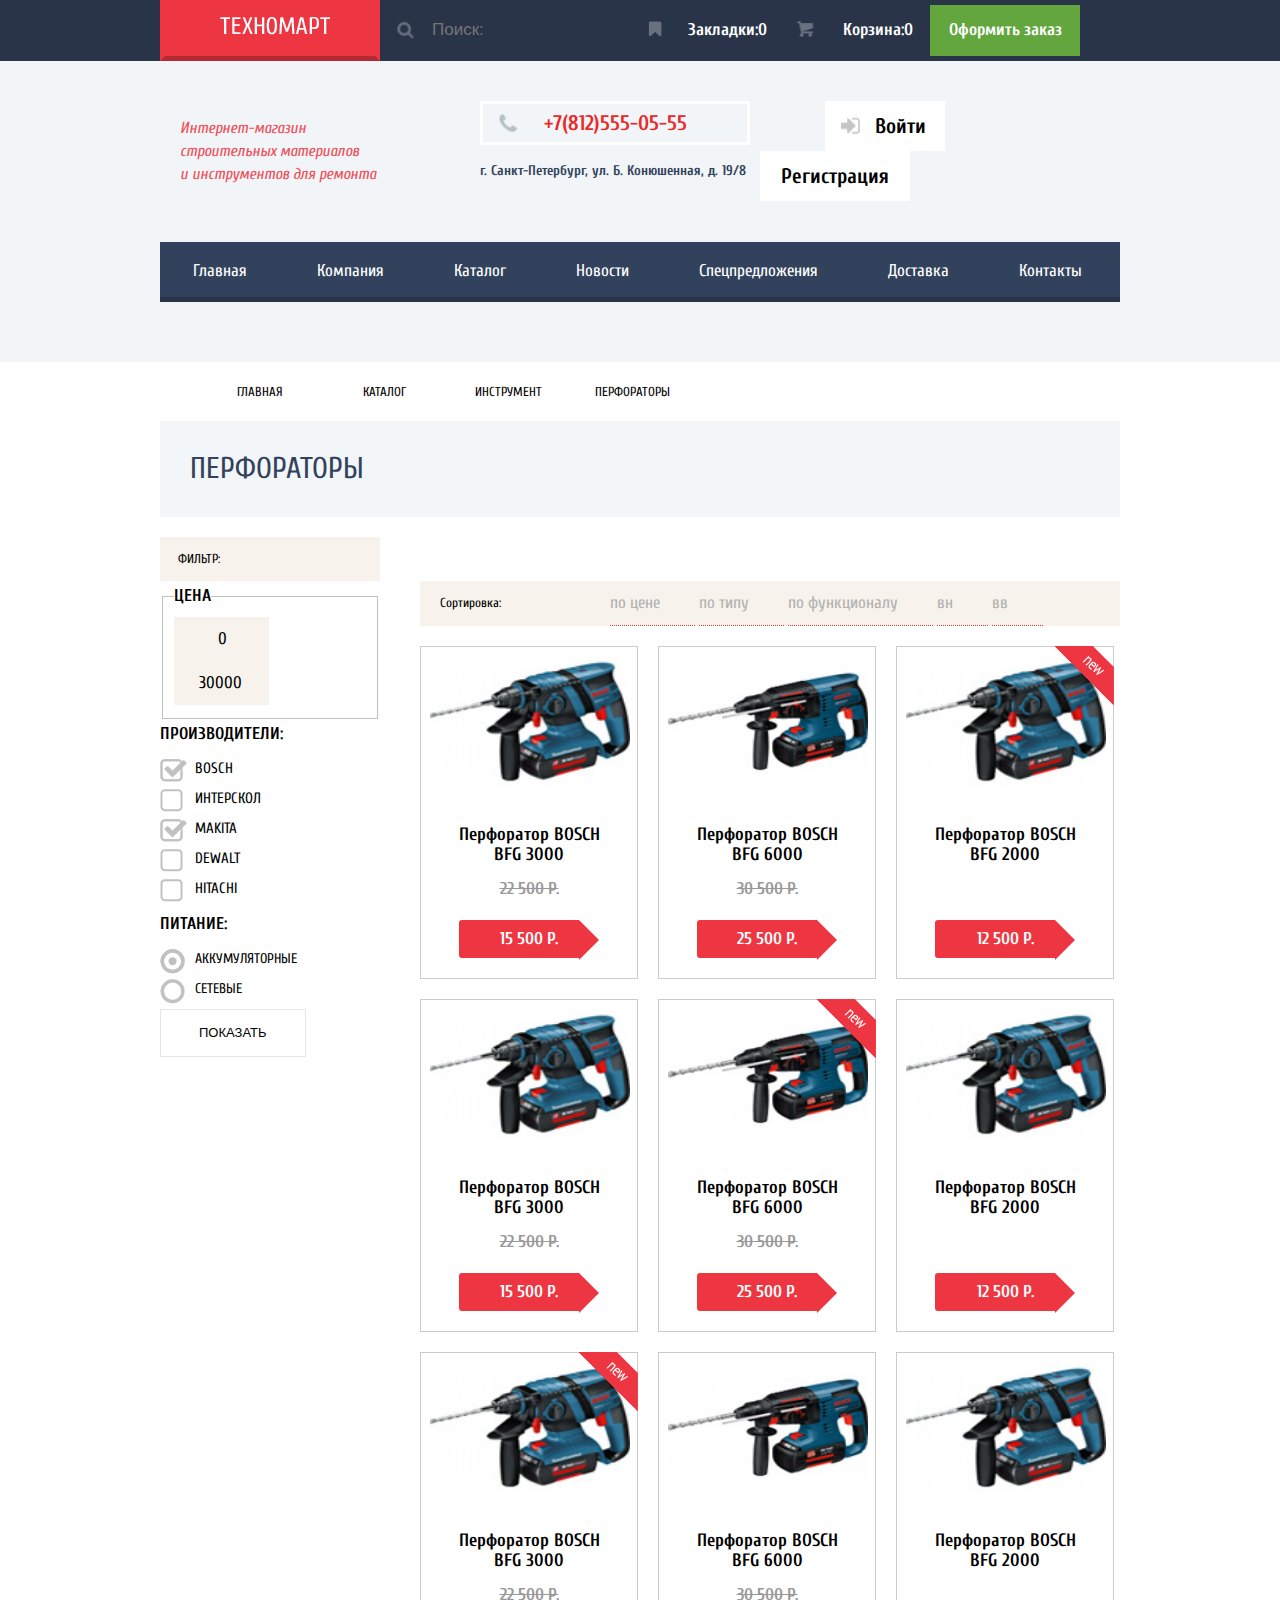
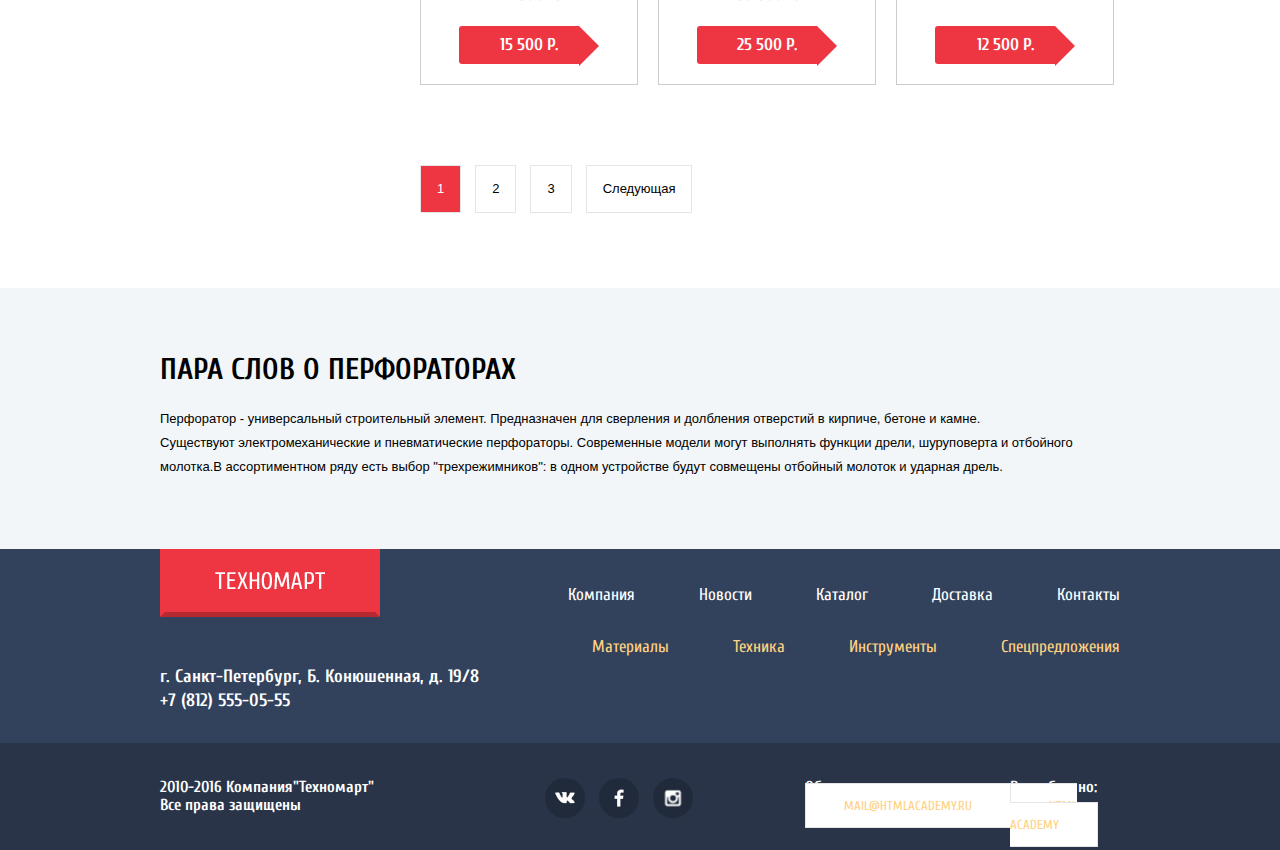
==== commit f7f29ff1: "Декоративные элементы 19.11" ====
--- a/catalog.html
+++ b/catalog.html
@@ -18,8 +18,7 @@
         </a>
       </div>
       <div class="search-block">
-        <label for="search">Поиск</label>
-        <input type="search" id="search" name="search" placeholder="Поиск">
+      <input type="search" id="search" name="search" placeholder="Поиск:">
       </div>
       <div class="user-action">
         <ul>
@@ -92,7 +91,7 @@
     <main>
         <div class="main-container clearfix">
         <ul class="breadcrumbs">
-          <li>
+          <li class="home">
             <a href="#">Главная</a>
           </li>
           <li>
@@ -191,117 +190,104 @@
             </ul>
           </div>
           <div class="list-goods-catalog">
-            <ul class="goods-list">
-              <li class="goods-item-catalog">
-                <div class="good-item">
-                  <img src="img/drill2.png" alt="#">
-                  <div class="good-item-hover">
-                    <a class="btn-buy" href="#">Купить</a>
-                    <a class="btn-bookmark" href="#">В закладки</a>
-                  </div>
-                  <p>Перфоратор bosch bfg 3000</p>
-                  <span>22500 р</span>
-                  <a class="btn-price" href="#">15500 р</a>
-                </div>
-              </li>
-              <li class="goods-item-catalog">
-                <div class="good-item">
-                  <img src="img/drill1.png" alt="#">
-                  <div class="good-item-hover">
-                    <a class="btn-buy" href="#">Купить</a>
-                    <a class="btn-bookmark" href="#">В закладки</a>
-                  </div>
-                  <p>Перфоратор bosch bfg 6000</p>
-                  <span>30500 р</span>
-                  <a class="btn-price" href="#">25500 р</a>
-                </div>
-              </li>
-              <li class="goods-item-catalog">
-                <div class="good-item">
-                  <img src="img/drill2.png" alt="#">
-                  <div class="good-item-hover">
-                    <a class="btn-buy" href="#">Купить</a>
-                    <a class="btn-bookmark" href="#">В закладки</a>
-                  </div>
-                  <p>Перфоратор bosch bfg 2000</p>
-                  <a class="btn-price" href="#">12500 р</a>
-                  <b class="label">new</b>
-                </div>
-              </li>
-              <li class="goods-item-catalog">
-                <div class="good-item">
-                  <img src="img/drill2.png" alt="#">
-                  <div class="good-item-hover">
-                    <a class="btn-buy" href="#">Купить</a>
-                    <a class="btn-bookmark" href="#">В закладки</a>
-                  </div>
-                  <p>Перфоратор bosch bfg 3000</p>
-                  <span>22500 р</span>
-                  <a class="btn-price" href="#">15500 р</a>
-                </div>
-              </li>
-              <li class="goods-item-catalog">
-                <div class="good-item">
-                  <img src="img/drill1.png" alt="#">
-                  <div class="good-item-hover">
-                    <a class="btn-buy" href="#">Купить</a>
-                    <a class="btn-bookmark" href="#">В закладки</a>
-                  </div>
-                  <p>Перфоратор bosch bfg 6000</p>
-                  <span>30500 р</span>
-                  <a class="btn-price" href="#">25500 р</a>
-                  <b class="label">new</b>
-                </div>
-              </li>
-              <li class="goods-item-catalog">
-                <div class="good-item">
-                  <img src="img/drill2.png" alt="#">
-                  <div class="good-item-hover">
-                    <a class="btn-buy" href="#">Купить</a>
-                    <a class="btn-bookmark" href="#">В закладки</a>
-                  </div>
-                  <p>Перфоратор bosch bfg 2000</p>
-                  <a class="btn-price" href="#">12500 р</a>
-                </div>
-              </li>
-              <li class="goods-item-catalog">
-                <div class="good-item">
-                  <img src="img/drill2.png" alt="#">
-                  <div class="good-item-hover">
-                    <a class="btn-buy" href="#">Купить</a>
-                    <a class="btn-bookmark" href="#">В закладки</a>
-                  </div>
-                  <p>Перфоратор bosch bfg 3000</p>
-                  <span>22500 р</span>
-                  <a class="btn-price" href="#">15500 р</a>
-                  <b class="label">new</b>
-                </div>
-              </li>
-              <li class="goods-item-catalog">
-                <div class="good-item">
-                  <img src="img/drill1.png" alt="#">
-                  <div class="good-item-hover">
-                    <a class="btn-buy" href="#">Купить</a>
-                    <a class="btn-bookmark" href="#">В закладки</a>
-                  </div>
-                  <p>Перфоратор bosch bfg 6000</p>
-                  <span>30500 р</span>
-                  <a class="btn-price" href="#">25500 р</a>
-                </div>
-              </li>
-              <li class="goods-item-catalog">
-                <div class="good-item">
-                  <img src="img/drill2.png" alt="#">
-                  <div class="good-item-hover">
-                    <a class="btn-buy" href="#">Купить</a>
-                    <a class="btn-bookmark" href="#">В закладки</a>
-                  </div>
-                  <p>Перфоратор bosch bfg 2000</p>
-                  <a class="btn-price" href="#">12500 р</a>
-                </div>
-              </li>
-            </ul>
-          </div>
+          <div class="row">
+            <div class="catalog-item">
+              <div class="actions">
+                <a href="#" class="buy">Купить</a>
+                <a href="#" class="bookmark">В закладки</a>
+              </div>
+              <div class="image"><img width="200" height="150" src="img/drill-2.jpg"></div>
+              <div class="title">Перфоратор BOSCH BFG 3000</div>
+              <div class="discount">22 500 Р.</div>
+              <div class="price">15 500 Р.</div>
+            </div>
+            <div class="catalog-item">
+              <div class="actions">
+                <a href="#" class="buy">Купить</a>
+                <a href="#" class="bookmark">В закладки</a>
+              </div>
+              <div class="image"><img width="200" height="150" src="img/drill-3.jpg"></div>
+              <div class="title">Перфоратор BOSCH BFG 6000</div>
+              <div class="discount">30 500 Р.</div>
+              <div class="price">25 500 Р.</div>
+            </div>
+
+            <div class="catalog-item ">
+              <div class="flag flag-new">новинка</div>
+              <div class="actions">
+               <a href="#" class="buy">Купить</a>
+                <a href="#" class="bookmark">В закладки</a>
+              </div>
+              <div class="image"><img width="200" height="150" src="img/drill-4.jpg"></div>
+              <div class="title">Перфоратор BOSCH BFG 2000</div>
+              <div class="discount"></div>
+              <div class="price">12 500 Р.</div>
+          </div>
+            <div class="catalog-item">
+              <div class="actions">
+                <a href="#" class="buy">Купить</a>
+                <a href="#" class="bookmark">В закладки</a>
+              </div>
+              <div class="image"><img width="200" height="150" src="img/drill-2.jpg"></div>
+              <div class="title">Перфоратор BOSCH BFG 3000</div>
+              <div class="discount">22 500 Р.</div>
+              <div class="price">15 500 Р.</div>
+            </div>
+            <div class="catalog-item">
+              <div class="flag flag-new">новинка</div>
+              <div class="actions">
+                <a href="#" class="buy">Купить</a>
+                <a href="#" class="bookmark">В закладки</a>
+              </div>
+              <div class="image"><img width="200" height="150" src="img/drill-3.jpg"></div>
+              <div class="title">Перфоратор BOSCH BFG 6000</div>
+              <div class="discount">30 500 Р.</div>
+              <div class="price">25 500 Р.</div>
+            </div>
+            <div class="catalog-item">
+
+              <div class="actions">
+                <a href="#" class="buy">Купить</a>
+                <a href="#" class="bookmark">В закладки</a>
+              </div>
+              <div class="image"><img width="200" height="150" src="img/drill-4.jpg"></div>
+              <div class="title">Перфоратор BOSCH BFG 2000</div>
+              <div class="discount"></div>
+              <div class="price">12 500 Р.</div>
+            </div>
+            <div class="catalog-item">
+           <div class="flag flag-new">новинка</div>
+              <div class="actions">
+                <a href="#" class="buy">Купить</a>
+                <a href="#" class="bookmark">В закладки</a>
+              </div>
+              <div class="image"><img width="200" height="150" src="img/drill-2.jpg"></div>
+              <div class="title">Перфоратор BOSCH BFG 3000</div>
+              <div class="discount">22 500 Р.</div>
+              <div class="price">15 500 Р.</div>
+            </div>
+            <div class="catalog-item">
+              <div class="actions">
+                <a href="#" class="buy">Купить</a>
+                <a href="#" class="bookmark">В закладки</a>
+              </div>
+              <div class="image"><img width="200" height="150" src="img/drill-3.jpg"></div>
+              <div class="title">Перфоратор BOSCH BFG 6000</div>
+              <div class="discount">30 500 Р.</div>
+              <div class="price">25 500 Р.</div>
+            </div>
+            <div class="catalog-item">
+              <div class="actions">
+                <a href="#" class="buy">Купить</a>
+                <a href="#" class="bookmark">В закладки</a>
+              </div>
+              <div class="image"><img width="200" height="150" src="img/drill-4.jpg"></div>
+              <div class="title">Перфоратор BOSCH BFG 2000</div>
+              <div class="discount"></div>
+              <div class="price">12 500 Р.</div>
+            </div>
+        </div>
+      </div>
           <div class="page">
               <ul class="all-btn-page">
               <li class="active">
--- a/css/style.css
+++ b/css/style.css
@@ -12,292 +12,7 @@
   margin-right: auto;
   background: ;
 }
-.sprite {
-    background-image: url("../img/sprite.png");
-    background-repeat: no-repeat;
-    display: block;
-}
-
-.sprite-icon-basket {
-    width: 17px;
-    height: 16px;
-    background-position: -10px -10px;
-}
-
-.sprite-icon-bookmark {
-    width: 14px;
-    height: 16px;
-    background-position: -47px -10px;
-}
-
-.sprite-icon-bucket {
-    width: 44px;
-    height: 65px;
-    background-position: -81px -10px;
-}
-
-.sprite-icon-cart {
-    width: 59px;
-    height: 72px;
-    background-position: -145px -10px;
-}
-
-.sprite-icon-check-off {
-    width: 23px;
-    height: 23px;
-    background-position: -10px -102px;
-}
-
-.sprite-icon-check-on {
-    width: 27px;
-    height: 23px;
-    background-position: -53px -102px;
-}
-
-.sprite-icon-circle {
-    width: 25px;
-    height: 25px;
-    background-position: -100px -102px;
-}
-
-.sprite-icon-circle-dot {
-    width: 25px;
-    height: 25px;
-    background-position: -145px -102px;
-}
-
-.sprite-icon-drill {
-    width: 75px;
-    height: 61px;
-    background-position: -10px -147px;
-}
-
-.sprite-icon-facebook {
-    width: 10px;
-    height: 18px;
-    background-position: -224px -10px;
-}
-
-.sprite-icon-instagramm {
-    width: 17px;
-    height: 17px;
-    background-position: -190px -102px;
-}
-
-.sprite-icon-left {
-    width: 22px;
-    height: 40px;
-    background-position: -190px -139px;
-}
-
-.sprite-icon-login {
-    width: 20px;
-    height: 17px;
-    background-position: -105px -199px;
-}
-
-.sprite-icon-phone {
-    width: 19px;
-    height: 19px;
-    background-position: -145px -199px;
-}
-
-.sprite-icon-right {
-    width: 22px;
-    height: 40px;
-    background-position: -254px -10px;
-}
-
-.sprite-icon-search {
-    width: 17px;
-    height: 17px;
-    background-position: -227px -70px;
-}
-
-.sprite-icon-tractor {
-    width: 78px;
-    height: 62px;
-    background-position: -184px -199px;
-}
-
-.sprite-icon-truck {
-    width: 78px;
-    height: 63px;
-    background-position: -296px -10px;
-}
-
-.sprite-icon-vk {
-    width: 20px;
-    height: 12px;
-    background-position: -264px -93px;
-}
-.sprite {
-    background-image: url("../img/sprite-2.png");
-    background-repeat: no-repeat;
-    display: block;
-}
-
-.sprite-icon-basket-1 {
-    width: 17px;
-    height: 16px;
-    background-position: -10px -10px;
-}
-
-.sprite-icon-basket-2 {
-    width: 17px;
-    height: 16px;
-    background-position: -47px -10px;
-}
-
-.sprite-icon-bookmark-1 {
-    width: 14px;
-    height: 16px;
-    background-position: -84px -10px;
-}
-
-.sprite-icon-bookmark-2 {
-    width: 14px;
-    height: 16px;
-    background-position: -118px -10px;
-}
-
-.sprite-icon-check-off-1 {
-    width: 23px;
-    height: 23px;
-    background-position: -152px -10px;
-}
-
-.sprite-icon-check-off-2 {
-    width: 23px;
-    height: 23px;
-    background-position: -10px -53px;
-}
-
-.sprite-icon-check-on-1 {
-    width: 27px;
-    height: 23px;
-    background-position: -53px -53px;
-}
-
-.sprite-icon-check-on-2 {
-    width: 27px;
-    height: 23px;
-    background-position: -100px -53px;
-}
-
-.sprite-icon-circle-1 {
-    width: 25px;
-    height: 25px;
-    background-position: -147px -53px;
-}
-
-.sprite-icon-circle-2 {
-    width: 25px;
-    height: 25px;
-    background-position: -10px -98px;
-}
-
-.sprite-icon-circle-dot-1 {
-    width: 25px;
-    height: 25px;
-    background-position: -55px -98px;
-}
-
-.sprite-icon-circle-dot-2 {
-    width: 25px;
-    height: 25px;
-    background-position: -100px -98px;
-}
-
-.sprite-icon-down-dir-black {
-    width: 11px;
-    height: 10px;
-    background-position: -145px -98px;
-}
-
-.sprite-icon-down-dir-gray {
-    width: 11px;
-    height: 10px;
-    background-position: -176px -98px;
-}
-
-.sprite-icon-down-dir-red {
-    width: 9px;
-    height: 9px;
-    background-position: -145px -128px;
-}
-
-.sprite-icon-home {
-    width: 15px;
-    height: 12px;
-    background-position: -10px -157px;
-}
-
-.sprite-icon-login-1 {
-    width: 20px;
-    height: 17px;
-    background-position: -45px -157px;
-}
-
-.sprite-icon-logout {
-    width: 21px;
-    height: 17px;
-    background-position: -85px -157px;
-}
-
-.sprite-icon-logout-1 {
-    width: 21px;
-    height: 17px;
-    background-position: -126px -157px;
-}
-
-.sprite-icon-right {
-    width: 8px;
-    height: 12px;
-    background-position: -174px -128px;
-}
-
-.sprite-icon-search-red {
-    width: 17px;
-    height: 17px;
-    background-position: -167px -160px;
-}
-
-.sprite-icon-search-white {
-    width: 17px;
-    height: 17px;
-    background-position: -195px -10px;
-}
-
-.sprite-icon-up-dir-black {
-    width: 11px;
-    height: 10px;
-    background-position: -195px -47px;
-}
-
-.sprite-icon-up-dir-gray {
-    width: 11px;
-    height: 10px;
-    background-position: -207px -77px;
-}
-
-.sprite-icon-up-dir-red {
-    width: 11px;
-    height: 10px;
-    background-position: -207px -107px;
-}
-
-.sprite-icon-user {
-    width: 20px;
-    height: 18px;
-    background-position: -204px -137px;
-}
-
-.sprite-icon-user-1 {
-    width: 20px;
-    height: 18px;
-    background-position: -204px -175px;
-}
+
 
 
 h1 {
@@ -344,6 +59,7 @@
   min-height: 40px;
   background: #293449;
 
+
 }
 .header-top a {
   color: #ffffff;
@@ -355,13 +71,14 @@
   display: inline-block;
   width: 220px;
   min-height: 40px;
-
   margin-right: 25px;
-  background: url("../img/logo1.jpg");
+  background: #ee3643;
+  border: 5px solid #ee3643;
+  border-bottom-color: #b52933;
 }
 .logotip {
 display: block;
-padding: 12px 55px 17px 55px;
+padding: 12px 55px 12px 55px;
 }
 .logo-top a:hover {
   background: #ca2c37;
@@ -375,13 +92,15 @@
   line-height: 18px;
   font-weight: bold;
   color: #ffffff;
-  margin-right: 195px;
+
   padding-left: 25px;
   position: relative;
 }
-input[type="search"]
-{
-  display: none;
+input[type="search"]{
+border: none;
+  background-color: #293449;
+width: 200px;
+
   }
   .search-block::before {
     content: "";
@@ -403,11 +122,13 @@
   }
 .user-action {
   display: inline-block;
-  vertical-align: middle;
-
-  }
+  }
+.user-action ul {
+  margin: 0;
+  padding: 0;
+}
 .user-action li {
-  display: inline;
+  display: inline-block;
   }
   .user-action:last-child {
     margin-right: 0;
@@ -419,42 +140,102 @@
   font-weight: bold;
   font-family: "Cuprum", Arial, sans-serif;
 }
+.user-bookmarks-btn {
+
+
+}
 .user-bookmarks {
-  display: inline-block;
-  text-align: right;
-  width: 110px;
-  margin-right: 10px;
-}
-.user-bookmarks-btn a:hover {
-  color: #;
-  }
-  .user-bookmarks-btn a:active {
-    color: #;
+  display: block;
+  padding-left: 45px;
+  text-align: center;
+  width: 150px;
+  min-height: 40px;
+  position: relative;
+}
+.user-bookmarks::before {
+  content: "";
+  position: absolute;
+  top: 8px;
+  left: 25px;
+  transform: translate(-50%, -50%);
+  background-image: url("../img/sprite.png");
+  background-repeat: no-repeat;
+  width: 14px;
+  height: 16px;
+  background-position: -47px -10px;
+}
+.
+.user-bookmarks:hover::before {
+  background: url("../img/icon-bookmarks-white.png");
+  background-repeat: no-repeat;
+
+
+  }
+  .user-bookmarks:active::before {
+    background-image: url("../img/sprite-2.png");
+    background-repeat: no-repeat;
+    display: block;
+    width: 14px;
+    height: 16px;
+    background-position: -118px -10px;
+  }
+  .user-bookmarks:active {
+    color: #909399;
   }
 .user-basket {
-  display: inline-block;
+  display: block;
+  padding-left: 45px;
   text-align: center;
-  width: 110px;
-  margin-right: 30px;
-      }
-.user-basket-btn a:hover {
-        color: #;
+  vertical-align: middle;
+  width: 150px;
+  min-height: 40px;
+  position: relative;
+}
+.user-basket::before {
+  content: "";
+  position: absolute;
+  top: 8px;
+  left: 25px;
+  transform: translate(-50%, -50%);
+  background-image: url("../img/sprite.png");
+  background-repeat: no-repeat;
+  width: 17px;
+  height: 16px;
+  background-position: -10px -10px;
+}
+.user-basket:hover::before {
+  background-image: url("../img/sprite-2.png");
+  background-repeat: no-repeat;
+  display: block;
+  width: 17px;
+  height: 16px;
+  background-position: -10px -10px;
         }
-.user-basket-btn a:active {
-          color: #;
-        }
+.user-basket:active::before {
+  background-image: url("../img/sprite-2.png");
+  background-repeat: no-repeat;
+  display: block;
+  width: 17px;
+  height: 16px;
+  background-position: -47px -10px;
+}
+.user-basket:active {
+    color: #8b8e94;
+  }
+
 .checkout {
   display: inline-block;
   width: 150px;
   min-height: 40px;
   text-align: center;
   background-color: #63a63e;
-  padding: 14px;
-}
-.checkout-btn a:hover {
+  padding-top: 16px;
+  padding-bottom: 17px;
+}
+.checkout:hover {
   background: #5fbb2d;
   }
-  .checkout-btn a:active {
+  .checkout:active {
     background: #518534;
     color: #9ebb8e;
   }
@@ -478,10 +259,9 @@
 }
 .internet-shop p {
   color: #ee4f5b;
-  font-size: 13px;
-  line-height: 18px;
+  font-size: 16px;
+  line-height: 23px;
   font-style: italic;
-  font-weight: bold;
   font-family: "Cuprum", Arial, sans-serif;
 }
 .contact {
@@ -611,6 +391,10 @@
   display: block;
 width: auto;
 padding: 20px 33px;
+font-size: 17px;
+line-height: 17px;
+font-weight: normal;
+font-family: "Cuprum" Arial sans-serif;
   text-decoration: none;
   color: #ffffff;
 }
@@ -625,24 +409,28 @@
 .main-show {
   font-size: 0;
   padding: 0;
-  margin-bottom: 150px;
+  margin-bottom: 20px;
 }
 .main-show-item,
 .main-show-item-wrapper {
   width: 33.333%;
   padding: 0 20px 20px 0;
   display: inline-block;
-  vertical-align: top;;
+  vertical-align: top;
+}
+.main-show-item h2,
+.main-show-item-wrapper h2 {
+	margin: 0;
 }
 .main-show-item-block {
-	padding:;
+
 }
 .main-show-item-big {
   width: 66.666%;
   display: inline-block;
-  vertical-align: bottom;;
+  vertical-align: bottom;
   min-height: 270px;
-  padding: px;
+
 }
 .main-show-slider {
   position: relative;
@@ -652,66 +440,191 @@
   left: 0;
   right: 0;
   width: 620px;
-  height: 270px;
-}
-.slider-control {
-  position: absolute;
-  width: 100%;
-  left: 0;
-  bottom: 0;
+  height: 266px;
+  z-index: 1;
+}
+.slider-product-group h2 {
+  font-size: 36px;
+  font-family: "Cuprum" Arial sans-serif;
+  color: #ffffff;
+  font-weight: bold;
+  text-transform: uppercase;
+  line-height: 30px;
+  margin: 0;
+  top: 25px;
+  left: 25px;
+  text-align: left;
+  position: absolute;
+  z-index: 5;
+}
+.slider-product-group p{
+  font-size: 18px;
+  font-family: "PTSans" Arial sans-serif;
+  color: #ffffff;
+  line-height: 24px;
+  margin: 0;
+  top: 65px;
+  left: 25px;
+  text-align: left;
+  position: absolute;
+  z-index: 10;
+}
+.slider-product-group a{
+  position: absolute;
+  left: 25px;
+  top: 205px;
+  width: 195px;
+  height: 40px;
+  background-color: #ee3643;
+  border-radius: 3px;
+  font-size: 14px;
+  font-family: "Cuprum" Arial sans-serif;
+  color: #ffffff;
+  text-transform: uppercase;
+  text-decoration: none;
+  padding-top: 13px;
+  line-height: 18px;
+  text-align: center;
+  z-index: 20;
+}
+.slider-product-group a:hover {
+  background-color: #ca2c37;
+  color: ;
+}
+.slider-product-group a:active {
+  background-color: #ba2732;
+}
+.slider-control a::before {
+  content: "";
+  position: absolute;
+  top: 190px;
+  left: 25px;
+  transform: translate(-50%, -50%);
+  background-image: url("../img/sprite.png");
+  background-repeat: no-repeat;
+  width: 22px;
+  height: 40px;
+  background-position: -190px -139px;
+  z-index: 15;
 }
 .product-group {
-  min-height: 125px;
+  min-height: 123px;
   font-size: 14px;
   font-weight: normal;
   color: #ffffff;
 }
 .product-group h2 {
 	padding-top: 25px;
-  margin-left: 23px;
+  padding-left: 23px;
+  padding-bottom: 14px;
 }
 .product-group a {
   font-size: 14px;
   line-height: 18px;
-  font-weight: bold;
+  font-weight: normal;;
   text-decoration: none;
   color: #ffffff;
+  text-transform: uppercase;
   width: 135px;
   display: inline-block;
   text-align: center;
   padding: 13px 22px;
-  margin-left: 23px;
+  margin-left: 25px;
   margin-bottom: 22px;
   background-color: rgba(229,229,229,0.3);
+  border-radius: 3px;
+
+}
+.product-group a:hover {
+  background-color: rgba(204,204,204,0.3);
+}
+.product-group a:active {
+  background-color: rgba(178,178,178,0.3);
 }
 .product-group-01 {
   background-color: #f6b22d;
-  background-image: url(../img/icon-bucket.png);
-  background-position: ;
+  position: relative;
+}
+.product-group-01::before {
+  content: "";
+  position: absolute;
+  top: 50%;
+  left: 235px;
+  transform: translate(-50%, -50%);
+  background-image: url("../img/sprite.png");
+  background-repeat: no-repeat;
+  width: 44px;
+  height: 65px;
+  background-position: -81px -10px;
+
 }
 .product-group-02 {
   background-color: #4aafde;
-  background-image: url(img/icon-drill.png);
-  background-position: ;
+  position: relative;
+}
+.product-group-02::before {
+  content: "";
+  position: absolute;
+  top: 50%;
+  left: 235px;
+  transform: translate(-50%, -50%);
+  background-image: url("../img/sprite.png");
+  background-repeat: no-repeat;
+  width: 75px;
+  height: 61px;
+  background-position: -10px -147px;
 }
 .product-group-03 {
   background-color: #cc79d1;
-  background-image: url(img/icon-tractor.png);
-  background-position: ;
+  position: relative;
+}
+.product-group-03::before {
+  content: "";
+  position: absolute;
+  top: 50%;
+  left: 235px;
+  transform: translate(-50%, -50%);
+  background-image: url("../img/sprite.png");
+  background-repeat: no-repeat;
+  width: 78px;
+  height: 62px;
+  background-position: -184px -199px;
 }
 .product-group-04 {
   background-color: #85d179;
-  background-image: url(img/icon-cart.png);
-  background-position: ;
+  position: relative;
+}
+.product-group-04::before {
+  content: "";
+  position: absolute;
+  top: 50%;
+  left: 235px;
+  transform: translate(-50%, -50%);
+  background-image: url("../img/sprite.png");
+  background-repeat: no-repeat;
+  width: 59px;
+  height: 72px;
+  background-position: -145px -10px;
 }
 .product-group-05 {
   background-color: #f6b22d;
-  background-image: url(img/icon-truck.png);
-  background-position: ;
+  position: relative;
+}
+.product-group-05::before {
+  content: "";
+  position: absolute;
+  top: 50%;
+  left: 235px;
+  transform: translate(-50%, -50%);
+  background-image: url("../img/sprite.png");
+  background-repeat: no-repeat;
+  width: 78px;
+  height: 63px;
+  background-position: -296px -10px;
 }
 .popular-title {
   display: inline-block;
-  width: 960px;
+  width: 940px;
   height: 90px;
   margin-bottom: 20px;
   background-color: #f7f3ec;
@@ -722,7 +635,9 @@
   margin: 25px;
   font-size: 30px;
   line-height: 30px;
+  font-weight: normal;
   font-family: "Cuprum", Arial, sans-serif;
+  text-transform: uppercase;
 }
 .popular-title a {
   float: right;
@@ -730,35 +645,153 @@
   margin: 25px;
   padding: 13px 55px;
   vertical-align: middle;
-  width: 250px;
+  width: 255px;
+  border-radius: 3px;
   color: #ffffff;
   font-size: 14px;
   line-height: 18px;
-  font-weight: bold;
+  font-weight: normal;;
   text-decoration: none;
   text-align: center;
+  text-transform: uppercase;
 }
 .popular-title-btn {
 vertical-align: middle;
 }
-.goods-list {
-  font-size: 0px;
-    padding: 0;
-    margin-bottom: 20px;
-}
-.goods-item {
-  display: inline-block;
-  vertical-align: top;
-  margin-right: 20px;
-  margin-bottom: 20px;
-}
-.goods-item:nth-child(4n+4) {
+.catalog-items{
+    width:940px;
+    margin:20px auto;
+}
+.catalog-items:last-child {
   margin-right: 0;
 }
-.good-block {
-  width: 220px;
-  min-height: 320px;
-  border: 1px solid #e5e5e5;
+.catalog-items .row{
+    margin-left:-20px;
+}
+.catalog-item{
+    position:relative;
+    display:inline-block;
+    width:218px;
+    margin-left:20px;
+    margin-bottom:20px;
+    border:1px solid #ccc;
+    line-height:20px;
+    font-weight:bold;
+    text-align:center;
+    font-size:18px;
+    font-family: "PTSans" Arial sans-serif;
+}
+.catalog-items{
+    font-size:0;
+}
+.catalog-item{
+
+}
+.catalog-item .flag{
+    position:absolute;
+    top:-1px;
+    right:-1px;
+    width:60px;
+    height:60px;
+    text-indent:-1000px;
+    overflow:hidden;
+     z-index:20;
+}
+.catalog-item .flag-new{
+    background:url("../img/newflag.png") no-repeat 0 0;
+}
+
+.catalog-item .actions{
+    position:absolute;
+    top:0;
+    left:0;
+    width:213px;
+    height:168px;
+    padding:40px 0;
+    background-color:rgba(255,255,255,0.9);
+    z-index:10;
+}
+.catalog-item .actions .buy,
+.catalog-item .actions .bookmark{
+    display:block;
+    width:129px;
+    margin:0 auto;
+    margin-bottom:7px;
+    padding:7px 0;
+    border:3px solid #63a63e;
+    border-bottom-color:#367315;
+    background-color:#63a63e;
+    color:white;
+    font-size:14px;
+    font-weight:normal;
+    font-family:"Cuprum", sans-serif;
+    line-height:18px;
+    text-decoration:none;
+    text-transform:uppercase;
+    border-radius:3px;
+}
+.catalog-item .actions .bookmark{
+    color:#32425c;
+    background:white;
+    border-bottom-color:#63a63e;
+}
+.catalog-item .actions{
+    display:none;
+}
+.catalog-item:hover .actions{
+    display:block;
+    background-color: #ffffff;
+}
+.catalog-item .image{
+    width: 218px;
+    height: 168px;
+}
+
+.catalog-item .image img{
+    max-width:100%;
+}
+.catalog-item .title{
+    min-height:40px;
+    padding:0 25px;
+    margin-top:10px;
+    margin-bottom:15px;
+}
+.catalog-item .discount{
+    min-height:20px;
+    margin-top:15px;
+    margin-bottom:10px;
+    font-size:17px;
+    line-height: 18px;
+    font-weight: bold;
+    font-family: "PTSans" Arial sans-serif;
+    color:#999999;
+    text-transform: uppercase;
+    text-decoration:line-through;
+}
+.catalog-item .price{
+    position:relative;
+    width:140px;
+    margin:10px auto;
+    margin-bottom:20px;
+    padding:10px 30px;
+    color:white;
+    font-size:17px;
+    line-height: 18px;
+    font-weight: bold;
+    font-family: "PTSans" Arial sans-serif;
+    text-transform: uppercase;
+    background:#ee3643;
+    border-radius:3px;
+}
+.catalog-item .price:after{
+    content:"";
+    position:absolute;
+    top:0;
+    right:-20px;
+    width:0;
+    height:0;
+    border:20px solid white;
+    border-left-color:#ee3643;
 }
 .popular-makers {
   font-size: 0;
@@ -770,6 +803,14 @@
   vertical-align: top;
   margin-right: 20px;
   margin-bottom: 20px;
+
+}
+.maker-list a:hover {
+    box-shadow: 0 5px 25px 0px  #abafb8;
+}
+.maker-list a:active {
+  box-shadow: 0 5px 10px 0  #abafb8,
+  inset 0 0 150px 0 rgba(195, 195, 195, 0.5);
 }
 .maker  {
   display: block;
@@ -816,14 +857,26 @@
   background-color: #f2f6f8;
   width: 100%;
   min-height: 530px;
-	border: 1px solid red;
+}
+.service-description h2 {
+  font-size: 30px;
+  font-family: "Cuprum" Arial sans-serif;
+  color: #000000;
+  text-transform: uppercase;
+    line-height: 0.8;
+    padding-top: 70px;
+}
+.service-description p {
+  font-size: 13px;
+  line-height: 24px;
+  font-family: "PTSans" Arial sans-serif;
 }
 .service h2 {
   color: #000000;
 }
 
 .service-block {
-	border: 1px solid blue;
+
 }
 .conditions {
 	display: inline-block;
@@ -832,7 +885,7 @@
   margin: 0;
   padding: 0;
   vertical-align: middle;
-  border: 1px solid green;
+
 }
 .conditions a {
   display: block;
@@ -859,7 +912,7 @@
 	min-height: 200px;
 	vertical-align: middle;
   position: relative;
-  border: 1px solid red;
+
 }
 .services-frame-delivery {
   position: absolute;
@@ -885,18 +938,28 @@
   left: 0;
   display: none;
 }
+.company-info {
+  margin: 0;
+  padding: 0;
+  min-height: 370px;
+  margin-bottom: 85px;
+  margin-top: 80px;
+}
 .company-about {
   float: left;
   width: 540px;
-  min-height: 370px;
+  min-height: 375px;
   margin-right: 120px;
 }
-.company-info h2 {
+.company-title {
+  margin: 0;
+  margin-bottom: 30px;
   font-size: 30px;
   font-weight: bold;
   color: #000000;
   font-style: normal;
   font-family: "Cuprum", Arial, sans-serif;
+  text-transform: uppercase;
 }
 .company-info p {
   font-size: 13px;
@@ -904,6 +967,11 @@
   font-style: normal;
   font-weight: normal;
   font-family: "PTSans", Arial, sans-serif;
+  margin: 0;
+  margin-bottom: 30px;
+}
+.company-about p:last-child {
+  margin-bottom: 25px;
 }
 .company-info a {
     color: #ffffff;
@@ -912,35 +980,54 @@
     line-height: 18px;
     font-weight: bold;
     font-style: normal;
+    text-transform: uppercase;
     font-family: "Cuprum", Arial, sans-serif;
+}
+.company-about ul {
+  margin: 0;
+  margin-bottom: 20px;
 }
 .company-about li {
   font-weight: bold;
   font-size: 18px;
   line-height: 20px;
   font-family: "Cuprum", Arial, sans-serif;
-padding: 20px 0;
-}
+padding-bottom: 20px;
+}
+
 .btn-more {
+  display: inline-block;
+  text-align: center;
   width: 220px;
-  padding: 14px 40px;
+  padding-top: 14px;
+  padding-bottom: 14px;
   background-color: #e9292a;
+  border-radius: 3px;
+
 
 }
 .company-contacts {
   float: right;
   width: 300px;
-  min-height: 370px;
+  min-height: 375px;
+}
+.company-contacts p {
+  margin-bottom: 0;
 }
 .map {
   width: 300px;
   min-height: 160px;
-  margin: 40px auto;
+  margin-bottom: 40px;
+  margin-top: 40px;
 }
 .btn-write {
-
-  padding: 14px 62px;
-  background-color: #e9292a;
+  display: inline-block;
+border-radius: 3px;
+  width: 100%;
+  padding: 14px 55px;
+    background-color: #e9292a;
+
+
 }
 .footer-top {
 }
@@ -954,8 +1041,10 @@
   float: left;
   width: 220px;
   text-align: center;
-  padding: 20px 0;
+  padding: 18px 0;
   background-color: #ee3643;
+  border: 5px solid #ee3643;
+  border-bottom-color: #b52933;
   margin-bottom: 30px;
 }
 .footer-contacts {
@@ -1117,18 +1206,47 @@
   display: inline-block;
   width: 940px;
   margin: 0;
+
+}
+.breadcrumbs ul {
+padding-left: 0;
 }
 .breadcrumbs li {
-  display: inline;
-  margin-right: 35px;
+  display: inline-block;
+}
+.home a {
+  text-transform: none;
+  display: none;
+  margin: 0;
+  padding: 0;
+
 }
 .breadcrumbs a {
+  display: block;
+  width: 120px;
+  text-align: center;
   text-decoration: none;
   font-size: 13px;
   line-height: 18px;
   font-weight: normal;
-  font-family: "PTSans" Arial sans-serif;
+  font-family: "PT+Sans" Arial sans-serif;
   color: #000000;
+  text-transform: uppercase;
+  position: relative;
+
+}
+.breadcrumbs a::before {
+  position: absolute;
+  top: 0;
+  left: 0;
+  transform: translate(-50%, -50%);
+  background-image: url("../img/sprite-2.png");
+  background-repeat: no-repeat;
+  display: block;
+  width: 8px;
+  height: 12px;
+  background-position: -174px -128px;
+  background-color: black;
 }
 .content-title {
   margin-bottom: 20px;
@@ -1136,7 +1254,8 @@
 }
 .content-title h1 {
   font-size: 30px;
-  font-weight: bold;
+  font-weight: normal;
+  text-transform: uppercase;
   line-height: 30px;
   color: #32425c;
   padding: 33px 30px;
@@ -1154,6 +1273,7 @@
   line-height: 18px;
   font-weight: normal;
   font-family: "PTSans" Arial sans-serif;
+  text-transform: uppercase;
   background-color: #f7f3ec;
   padding: 13px 18px;
 }
@@ -1162,8 +1282,6 @@
   width: 220px;
   margin-right: 10px;
   background-color: #ffffff;
-}
-.price-block {
   border-style: hidden;
   padding: 0;
   margin: 0;
@@ -1196,6 +1314,18 @@
 .makers-column ul {
   margin: 0;
   padding: 0;
+  font-size: 15px;
+  line-height: 20px;
+  font-weight: normal;
+  font-family: "PTSass" Arial sans-serif;
+  text-transform: uppercase;
+}
+legend {
+  font-size: 17px;
+  line-height: 30px;
+  font-weight: bold;
+  font-family: "PTSass" Arial sans-serif;
+  text-transform: uppercase;
 }
 .supply {
   border-style: hidden;
@@ -1205,6 +1335,11 @@
 .supply ul {
   margin: 0;
   padding: 0;
+  font-size: 14px;
+  line-height: 20px;
+  font-weight: normal;
+  font-family: "PTSass" Arial sans-serif;
+  text-transform: uppercase;
 }
 input[type="checkbox"] {
   display: none;
@@ -1219,7 +1354,6 @@
 }
 input[type="checkbox"] + label::before {
   content: "";
-
   background-image: url("../img/sprite.png");
   background-repeat: no-repeat;
   width: 23px;
@@ -1229,6 +1363,17 @@
   top: 0;
   left: 0;
 }
+input[type="checkbox"] + label:hover::before {
+  background-image: url("../img/sprite-2.png");
+  background-repeat: no-repeat;
+  display: block;
+  width: 23px;
+  height: 23px;
+  background-position: -152px -10px;
+  position: absolute;
+  top: 0;
+  left: 0;
+}
 input[type="checkbox"]:checked + label::after {
   content: "";
   position: absolute;
@@ -1240,6 +1385,18 @@
   height: 23px;
   background-position: -53px -102px;
 
+}
+input[type="checkbox"]:checked + label:hover::after {
+  content: "";
+  position: absolute;
+  top: 0;
+  left: 0;
+  width: 27px;
+  height: 23px;
+  background-position: -53px -53px;
+  background-image: url("../img/sprite-2.png");
+  background-repeat: no-repeat;
+  display: block;
 }
 input[type="radio"] {
   display: none;
@@ -1264,6 +1421,17 @@
   top: 0;
   left: 0;
 }
+input[type="radio"] + label:hover::before {
+  position: absolute;
+  top: 0;
+  left: 0;
+  background-image: url("../img/sprite-2.png");
+  background-repeat: no-repeat;
+  display: block;
+  width: 25px;
+  height: 25px;
+  background-position: -147px -53px;
+}
 input[type="radio"]:checked + label::after {
   content: "";
   position: absolute;
@@ -1275,6 +1443,30 @@
   height: 25px;
   background-position: -145px -102px;
 }
+input[type="radio"]:checked + label:hover::after {
+  position: absolute;
+  top: 0;
+  left: 0;
+  background-image: url("../img/sprite-2.png");
+  background-repeat: no-repeat;
+  display: block;
+  width: 25px;
+  height: 25px;
+  background-position: -55px -98px;
+}
+.btn {
+  font-size: 13px;
+  font-weight: normal;
+  line-height: 18px;
+  text-transform: uppercase;
+  font-family: "PTSans" Arial sans-serif;
+  background: #ffffff;
+  text-align: center;
+  border-style: hidden;
+  border: 1px solid #e5e5e5;
+  padding: 14px 38px;
+
+}
 .right-content-column {
   width: 700px;
   float: right;
@@ -1282,7 +1474,7 @@
 .sort {
   display: inline-block;
   width: 700px;
-  margin-bottom: 20px;
+
   background-color: #f7f3ec;
 
 }
@@ -1314,21 +1506,25 @@
 }
 .list-goods-catalog {
   width: 700px;
-}
-.goods-item-catalog {
-  display: inline-block;
-  vertical-align: top;
-  margin-right: 20px;
-  margin-bottom: 20px;
-}
-.goods-item-catalog:nth-child(3n+3) {
+  margin-left: 0;
+  margin:20px 0;
+  font-size: 0;
+}
+.list-goods-catalog .row {
+width: 700px;
+margin-left: 0;
+padding-left: 0;
+  margin-right: -20px;
+}
+.list-goods-catalog .row .catalog-item {
+  margin-left: 0;
+margin-right: 20px;
+}
+
+.list-goods-catalog .row .catalog-item:nth-child(3n+3) {
   margin-right: 0;
 }
-.good-item {
-  width: 220px;
-  min-height: 320px;
-  border: 1px solid #e5e5e5;
-}
+
 .all-btn-page {
   display: inline-block;
   padding: 0;
@@ -1342,10 +1538,6 @@
 min-width: 40px;
 border: 1px solid #e5e5e5;
 margin-right: 10px;
-
-
-
-
 }
 .all-btn-page a {
   display: block;
@@ -1369,6 +1561,7 @@
 .container-bottom {
   width: 100%;
   background-color: #f2f6f8;
+  margin-bottom: 0;
 }
 .bottom-title {
   font-size: 30px;
@@ -1377,6 +1570,7 @@
   font-weight: bold;
   font-family: "Cuprum", Arial, sans-serif;
   text-align: left;
+  text-transform: uppercase;
   color: #000000;
   padding-top: 70px;
 }
@@ -1388,4 +1582,5 @@
   text-align: ;
   color: #000000;
   padding-bottom: 70px;
-}
+  margin-bottom: 0;
+}
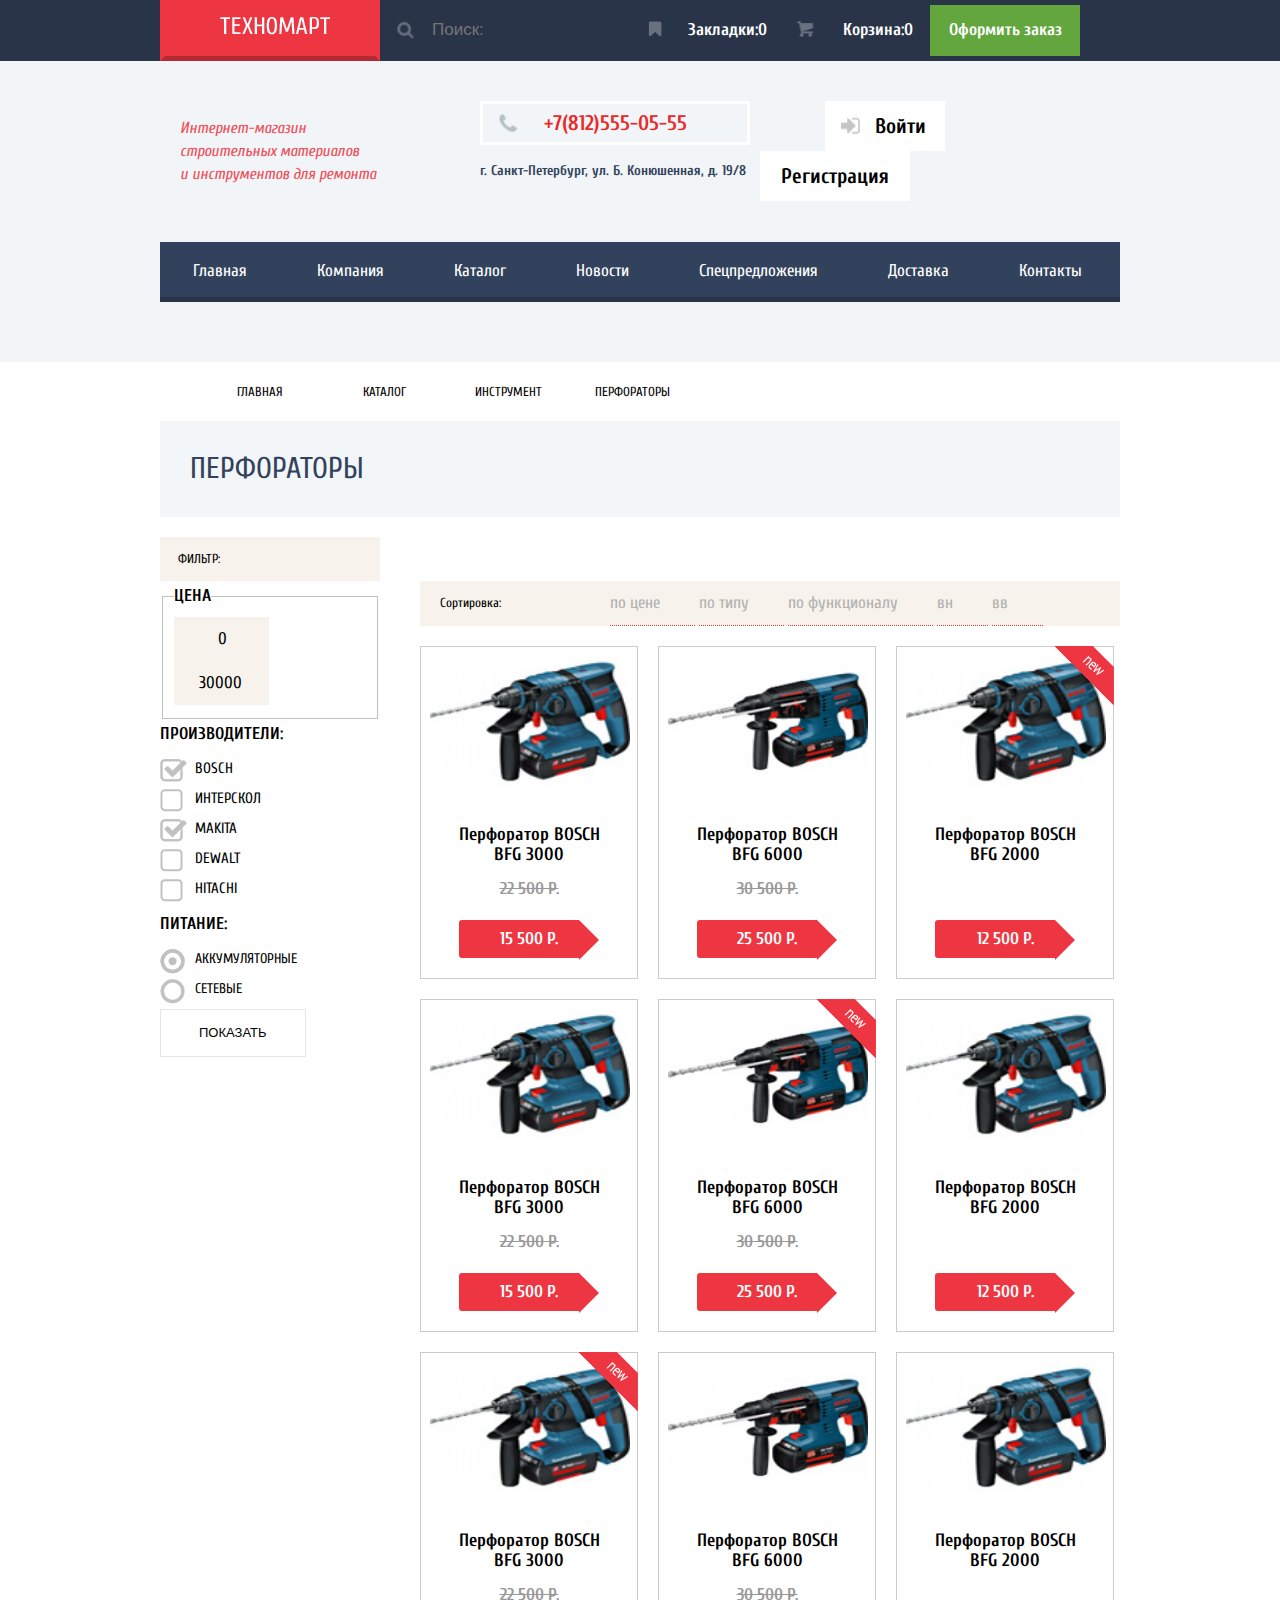
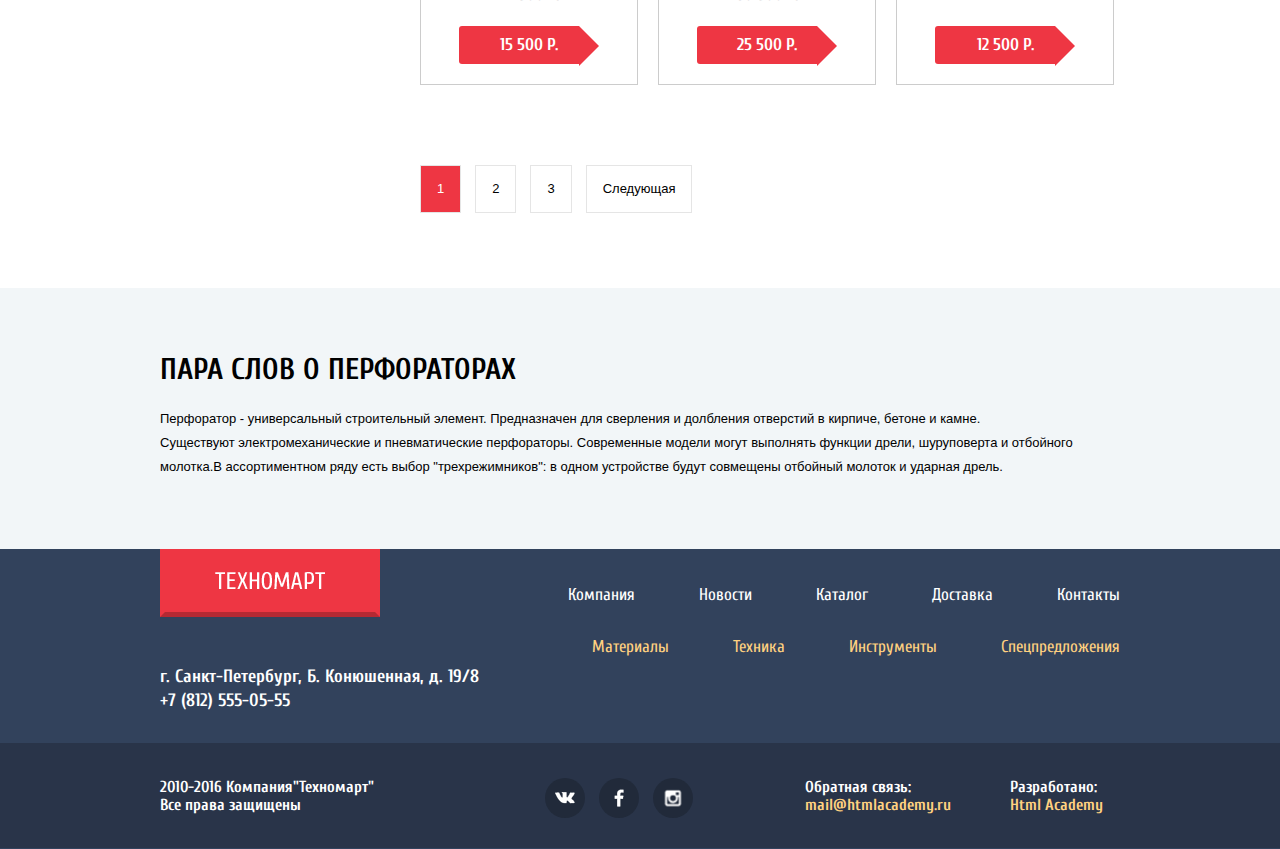
==== commit 9a8e68a1: "Декоративные элементы 19.11" ====
--- a/catalog.html
+++ b/catalog.html
@@ -163,7 +163,7 @@
                 </li>
               </ul>
             </fieldset>
-            <button class="btn" type="submit">Показать</button>
+            <button class="btn-form" type="submit">Показать</button>
           </form>
         </div>
         <div class="right-content-column">
--- a/css/style.css
+++ b/css/style.css
@@ -947,9 +947,9 @@
 }
 .company-about {
   float: left;
-  width: 540px;
+  width: 550px;
   min-height: 375px;
-  margin-right: 120px;
+  margin-right: 110px;
 }
 .company-title {
   margin: 0;
@@ -969,6 +969,7 @@
   font-family: "PTSans", Arial, sans-serif;
   margin: 0;
   margin-bottom: 30px;
+
 }
 .company-about p:last-child {
   margin-bottom: 25px;
@@ -1454,7 +1455,7 @@
   height: 25px;
   background-position: -55px -98px;
 }
-.btn {
+.btn-form {
   font-size: 13px;
   font-weight: normal;
   line-height: 18px;
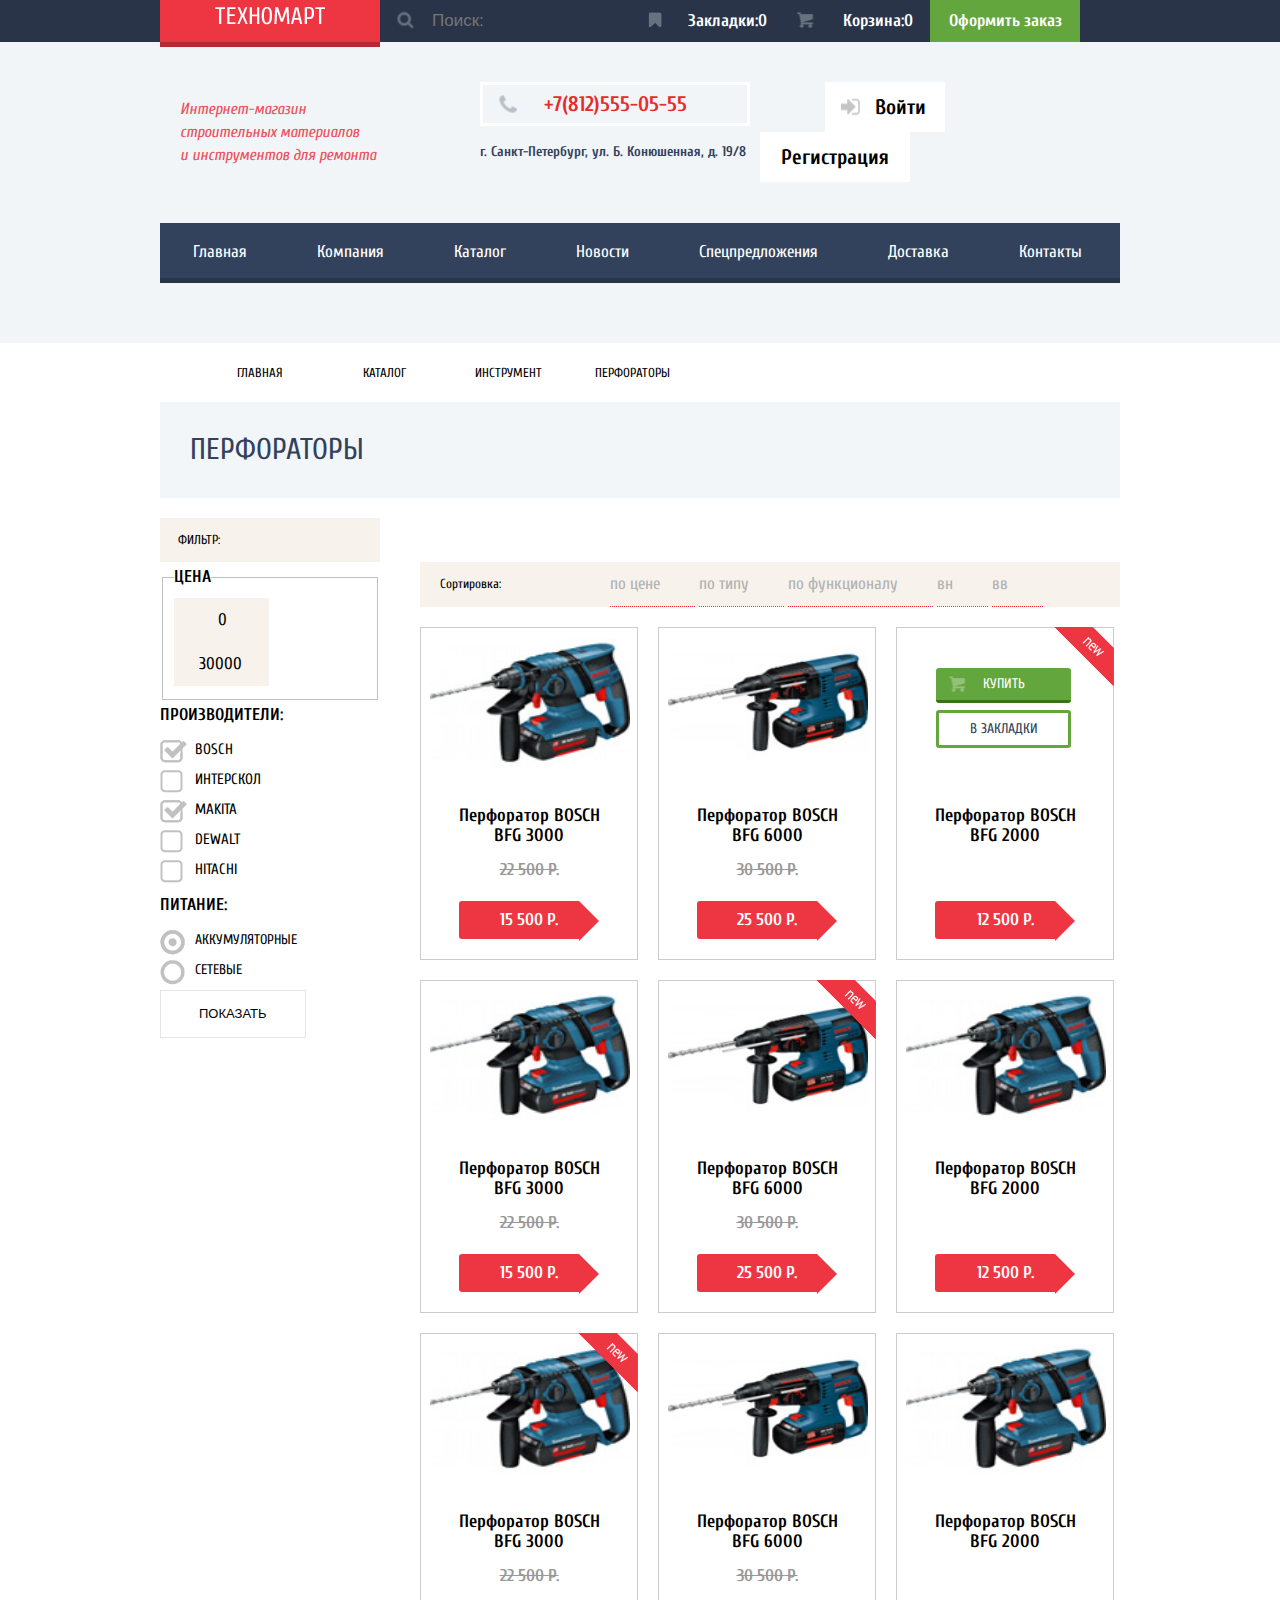
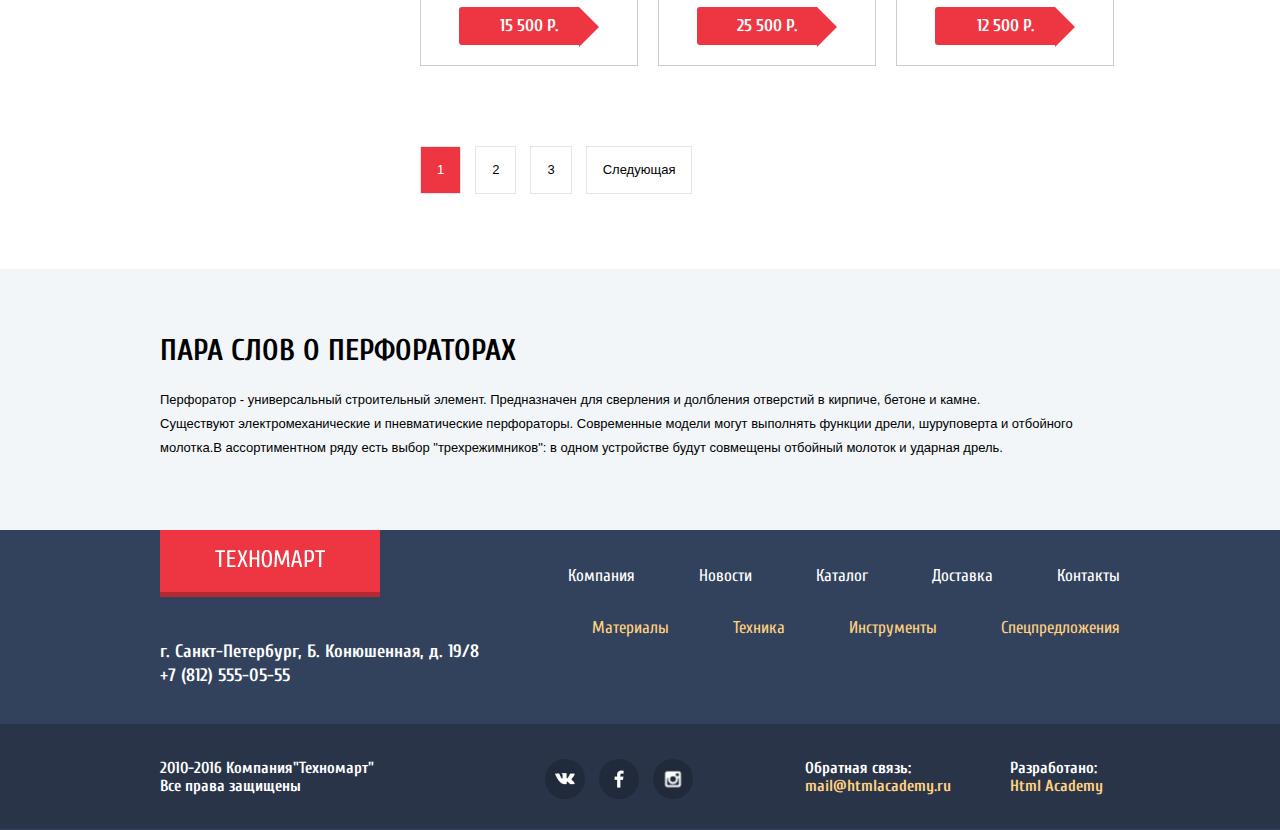
==== commit a5dbce31: "Декоративные элементы 21.11" ====
--- a/catalog.html
+++ b/catalog.html
@@ -13,11 +13,12 @@
       <div class="header-top">
         <div class="main-container top-wrapper clearfix">
       <div class="logo-top">
-        <a class="logotip" href="#" alt="Техномарт">
+        <a class="logotip" href="index.html">
          <img src="img/logotip.png">
         </a>
       </div>
       <div class="search-block">
+        <label for="search">Поиск</label>
       <input type="search" id="search" name="search" placeholder="Поиск:">
       </div>
       <div class="user-action">
@@ -214,7 +215,7 @@
 
             <div class="catalog-item ">
               <div class="flag flag-new">новинка</div>
-              <div class="actions">
+              <div class="actions active">
                <a href="#" class="buy">Купить</a>
                 <a href="#" class="bookmark">В закладки</a>
               </div>
@@ -319,8 +320,8 @@
       <div class="main-container clearfix">
         <div class="footer-top-left">
           <div class="logo-bottom">
-            <a>
-              <img src="img/logotip.png" alt="Техномарт">
+            <a href="index.html">
+              <img src="img/logotip.png">
             </a>
           </div>
           <div class="footer-contacts">
--- a/css/style.css
+++ b/css/style.css
@@ -56,7 +56,7 @@
 }
 .header-top {
   width: 100%;
-  min-height: 40px;
+  min-height: 42px;
   background: #293449;
 
 
@@ -70,20 +70,21 @@
 .logo-top {
   display: inline-block;
   width: 220px;
-  min-height: 40px;
+  min-height: 42px;
   margin-right: 25px;
   background: #ee3643;
-  border: 5px solid #ee3643;
+  box-shadow: 0 5px 0 0 #b52933;
   border-bottom-color: #b52933;
+  vertical-align: top;
 }
 .logotip {
 display: block;
-padding: 12px 55px 12px 55px;
-}
-.logo-top a:hover {
+padding: 7px 55px 7px 55px;
+}
+.logo-top a[href]:hover {
   background: #ca2c37;
   }
-  .logo-top a:active {
+  .logo-top a[href]:active {
     background: #ba2732;
   }
 .search-block {
@@ -92,20 +93,35 @@
   line-height: 18px;
   font-weight: bold;
   color: #ffffff;
+vertical-align: top;
 
   padding-left: 25px;
   position: relative;
-}
-input[type="search"]{
-border: none;
-  background-color: #293449;
-width: 200px;
-
-  }
-  .search-block::before {
-    content: "";
+  padding-top: 10px;
+}
+input[type="search"] {
+  margin: 0;
+  	border: 0;
+  	text-decoration: none;
+  	appearance: none;
+  	outline: none;
+  	box-shadow: none;
+
+  	background-color: #293449;
+  	width: 200px;
+  }
+  input[type="search"]:focus {
+ 	border: 0;
+	outline: 0;
+    background-color: #293449;
+}
+.search-block:focus {
+  background-color: #ffffff;
+}
+  .search-block label {
+
     position: absolute;
-    top: 50%;
+    top: 20px;
     left: 0;
     transform: translate(-50%, -50%);
     background-image: url("../img/sprite.png");
@@ -113,15 +129,29 @@
     width: 17px;
     height: 17px;
     background-position: -227px -70px;
-  }
-  . a:hover {
-  color: #;
-  }
-  . a:active {
-    color: #;
+    font-size: 0;
+    cursor: pointer;
+
+  }
+  .search-block label:hover {
+    background-image: url("../img/sprite-2.png");
+    background-repeat: no-repeat;
+    display: block;
+    width: 17px;
+    height: 17px;
+    background-position: -195px -10px;
+  }
+  .search-block label:active {
+    background-color: #293449;
+    background-image: url("../img/sprite.png");
+    background-repeat: no-repeat;
+    width: 17px;
+    height: 17px;
+    background-position: -227px -70px;
   }
 .user-action {
   display: inline-block;
+  vertical-align: top;
   }
 .user-action ul {
   margin: 0;
@@ -129,6 +159,7 @@
 }
 .user-action li {
   display: inline-block;
+  vertical-align: top;
   }
   .user-action:last-child {
     margin-right: 0;
@@ -146,16 +177,17 @@
 }
 .user-bookmarks {
   display: block;
+  padding-top: 12px;
   padding-left: 45px;
   text-align: center;
   width: 150px;
-  min-height: 40px;
   position: relative;
+
 }
 .user-bookmarks::before {
   content: "";
   position: absolute;
-  top: 8px;
+  top: 20px;
   left: 25px;
   transform: translate(-50%, -50%);
   background-image: url("../img/sprite.png");
@@ -166,11 +198,18 @@
 }
 .
 .user-bookmarks:hover::before {
-  background: url("../img/icon-bookmarks-white.png");
-  background-repeat: no-repeat;
-
-
-  }
+  content: "";
+  position: absolute;
+  top: 20px;
+  left: 25px;
+  transform: translate(-50%, -50%);
+  background-image: url("../img/sprite-3.png");
+  background-repeat: no-repeat;
+  display: block;
+  width: 14px;
+  height: 16px;
+  background-position: -608px -301px;
+}
   .user-bookmarks:active::before {
     background-image: url("../img/sprite-2.png");
     background-repeat: no-repeat;
@@ -184,17 +223,16 @@
   }
 .user-basket {
   display: block;
+  padding-top: 12px;
   padding-left: 45px;
   text-align: center;
-  vertical-align: middle;
   width: 150px;
-  min-height: 40px;
   position: relative;
 }
 .user-basket::before {
   content: "";
   position: absolute;
-  top: 8px;
+  top: 20px;
   left: 25px;
   transform: translate(-50%, -50%);
   background-image: url("../img/sprite.png");
@@ -224,13 +262,13 @@
   }
 
 .checkout {
-  display: inline-block;
+  display: block;
   width: 150px;
-  min-height: 40px;
+  min-height: 42px;
   text-align: center;
   background-color: #63a63e;
-  padding-top: 16px;
-  padding-bottom: 17px;
+  padding-top: 12px;
+  padding-bottom: 12px;
 }
 .checkout:hover {
   background: #5fbb2d;
@@ -411,6 +449,7 @@
   padding: 0;
   margin-bottom: 20px;
 }
+
 .main-show-item,
 .main-show-item-wrapper {
   width: 33.333%;
@@ -421,6 +460,7 @@
 .main-show-item h2,
 .main-show-item-wrapper h2 {
 	margin: 0;
+
 }
 .main-show-item-block {
 
@@ -428,7 +468,7 @@
 .main-show-item-big {
   width: 66.666%;
   display: inline-block;
-  vertical-align: bottom;
+
   min-height: 270px;
 
 }
@@ -494,29 +534,46 @@
 .slider-product-group a:active {
   background-color: #ba2732;
 }
-.slider-control a::before {
-  content: "";
-  position: absolute;
-  top: 190px;
-  left: 25px;
+.slider-control .prev::before {
+  content: "";
+  position: absolute;
+  top: 135px;
+  left: 38px;
   transform: translate(-50%, -50%);
   background-image: url("../img/sprite.png");
   background-repeat: no-repeat;
   width: 22px;
   height: 40px;
   background-position: -190px -139px;
-  z-index: 15;
+  z-index: 25;
+}
+.slider-control .next::after {
+  content: "";
+  position: absolute;
+  top: 135px;
+  right: 31px;
+  transform: translate(-50%, -50%);
+  background-image: url("../img/sprite.png");
+  background-repeat: no-repeat;
+  width: 22px;
+  height: 40px;
+  background-position: -254px -10px;
+  z-index: 25;
 }
 .product-group {
   min-height: 123px;
-  font-size: 14px;
+  font-size: 24px;
   font-weight: normal;
   color: #ffffff;
 }
 .product-group h2 {
-	padding-top: 25px;
+	padding-top: 18px;
   padding-left: 23px;
-  padding-bottom: 14px;
+  padding-bottom: 15px;
+  font-size: 24px;
+  line-height: 30px;
+  font-weight: bold;
+  font-family: "Cuprum" Arial sans-serif;
 }
 .product-group a {
   font-size: 14px;
@@ -528,7 +585,7 @@
   width: 135px;
   display: inline-block;
   text-align: center;
-  padding: 13px 22px;
+  padding: 10px 22px;
   margin-left: 25px;
   margin-bottom: 22px;
   background-color: rgba(229,229,229,0.3);
@@ -593,6 +650,8 @@
 .product-group-04 {
   background-color: #85d179;
   position: relative;
+  margin-bottom: 20px;
+
 }
 .product-group-04::before {
   content: "";
@@ -661,6 +720,7 @@
 .catalog-items{
     width:940px;
     margin:20px auto;
+    font-size:0;
 }
 .catalog-items:last-child {
   margin-right: 0;
@@ -681,11 +741,8 @@
     font-size:18px;
     font-family: "PTSans" Arial sans-serif;
 }
-.catalog-items{
-    font-size:0;
-}
-.catalog-item{
-
+.catalog-item:hover{
+box-shadow: 0 5px 30px 0  #abafb8;
 }
 .catalog-item .flag{
     position:absolute;
@@ -708,20 +765,27 @@
     width:213px;
     height:168px;
     padding:40px 0;
-    background-color:rgba(255,255,255,0.9);
+display: none;
     z-index:10;
 }
-.catalog-item .actions .buy,
-.catalog-item .actions .bookmark{
+.catalog-item .active   {
+  display:block;
+  background-color: #ffffff;
+}
+.catalog-item:hover .actions{
     display:block;
-    width:129px;
+    background-color: #ffffff;
+
+}
+.catalog-item .actions .buy {
+  display:block;
+  width:135px;
+    border-bottom-color:#367315;
     margin:0 auto;
     margin-bottom:7px;
     padding:7px 0;
-    border:3px solid #63a63e;
-    border-bottom-color:#367315;
     background-color:#63a63e;
-    color:white;
+    color: #ffffff;
     font-size:14px;
     font-weight:normal;
     font-family:"Cuprum", sans-serif;
@@ -729,19 +793,86 @@
     text-decoration:none;
     text-transform:uppercase;
     border-radius:3px;
+      border-bottom: 3px solid #367315;
 }
 .catalog-item .actions .bookmark{
-    color:#32425c;
-    background:white;
-    border-bottom-color:#63a63e;
+    display:block;
+    width:135px;
+    margin:0 auto;
+    margin-bottom:7px;
+    padding:7px 0;
+    border:3px solid #63a63e;
+    color: #32425c;
+    font-size:14px;
+    font-weight:normal;
+    font-family:"Cuprum", sans-serif;
+    line-height:18px;
+    text-decoration:none;
+    text-transform:uppercase;
+    border-radius:3px;
+    background-color: #ffffff;
+}
+.catalog-item .bookmark:hover {
+border-color: #32425c;
+color: #32425c;
+}
+.catalog-item .bookmark:active {
+  border-color: #c1c6ce;
+  color: #c1c6ce;
+  }
 }
 .catalog-item .actions{
     display:none;
 }
-.catalog-item:hover .actions{
-    display:block;
-    background-color: #ffffff;
-}
+.catalog-item .actions .buy {
+  position: relative;
+}
+.catalog-item .actions .buy::before {
+  content: "";
+  position: absolute;
+  top: 50%;
+  left: 21px;
+  transform: translate(-50%, -50%);
+  background-image: url("../img/sprite-3.png");
+  background-repeat: no-repeat;
+  display: block;
+  width: 17px;
+  height: 16px;
+  background-position: -497px -301px;
+}
+.catalog-item .buy:hover::before {
+  content: "";
+  position: absolute;
+  top: 50%;
+  left: 21px;
+  transform: translate(-50%, -50%);
+  background-image: url("../img/sprite-3.png");
+  background-repeat: no-repeat;
+  display: block;
+  width: 17px;
+  height: 16px;
+  background-position: -534px -301px;
+}
+.catalog-item .buy:active::before {
+  content: "";
+  position: absolute;
+  top: 50%;
+  left: 21px;
+  transform: translate(-50%, -50%);
+  background-image: url("../img/sprite-3.png");
+  background-repeat: no-repeat;
+  display: block;
+  width: 17px;
+  height: 16px;
+  background-position: -534px -301px;
+}
+.catalog-item .buy:hover {
+  background-color: #5fbb2d;
+}
+.catalog-item .buy:active {
+background-color: #518534;
+}
+
 .catalog-item .image{
     width: 218px;
     height: 168px;
@@ -806,11 +937,11 @@
 
 }
 .maker-list a:hover {
-    box-shadow: 0 5px 25px 0px  #abafb8;
+    box-shadow: 0 5px 30px 0  #abafb8;
 }
 .maker-list a:active {
-  box-shadow: 0 5px 10px 0  #abafb8,
-  inset 0 0 150px 0 rgba(195, 195, 195, 0.5);
+  opacity: 0.3;
+  box-shadow: 0 5px 15px 0 #abafb8;
 }
 .maker  {
   display: block;
@@ -856,24 +987,26 @@
 .service {
   background-color: #f2f6f8;
   width: 100%;
-  min-height: 530px;
+  min-height: 525px;
 }
 .service-description h2 {
   font-size: 30px;
   font-family: "Cuprum" Arial sans-serif;
   color: #000000;
   text-transform: uppercase;
-    line-height: 0.8;
+    line-height: 24px;
     padding-top: 70px;
+    margin: 0;
 }
 .service-description p {
   font-size: 13px;
   line-height: 24px;
   font-family: "PTSans" Arial sans-serif;
-}
-.service h2 {
-  color: #000000;
-}
+  margin: 0;
+  margin-top: 40px;
+  margin-bottom: 60px;
+}
+
 
 .service-block {
 
@@ -881,11 +1014,23 @@
 .conditions {
 	display: inline-block;
   width: 240px;
-  height: 185px;
+  min-height: 185px;
   margin: 0;
   padding: 0;
   vertical-align: middle;
-
+  position: relative;
+}
+.conditions::after {
+  content: "";
+  position: absolute;
+  top: -40px;
+  right: 0;
+  background-image: url("../img/sprite-3.png");
+  background-repeat: no-repeat;
+  display: block;
+  width: 10px;
+  height: 272px;
+  background-position: -489px -462px;
 }
 .conditions a {
   display: block;
@@ -895,12 +1040,16 @@
   font-weight: bold;
   font-family: "Cuprum", Arial, sans-serif;
   color: #ffffff;
+  padding: 15px 22px;
   background-color: #32425c;
-  border: 1px, solid #405069;
-  border: 1px, solid #293449;
+  border-bottom-style: double: 1px, solid #405069 1px, solid #293449;
 }
 .conditions a:hover {
   background-color: #293449;
+}
+.conditions a:active {
+  color: #32425c;
+  background-color: #ffffff;
 }
 .conditions .active a {
   color: #32425c;
@@ -908,35 +1057,82 @@
 }
 .services-frame-list {
 	display: inline-block;
-	width: 700px;
+	width: 620px;
 	min-height: 200px;
 	vertical-align: middle;
   position: relative;
-
+  margin-left: 80px;
+}
+.services-frame-list h2{
+  font-size: 36px;
+  font-family: "Cuprum" Arial sans-serif;
+  color: #32425c;
+  text-transform: uppercase;
+    line-height: 24px;
+    margin: 0;
+    margin-top: 10px;
+    margin-bottom: 30px;
+}
+.services-frame-list p {
+  font-size: 13px;
+  line-height: 24px;
+  font-family: "PTSans" Arial sans-serif;
+  color: #000000;
 }
 .services-frame-delivery {
   position: absolute;
-  width: 700px;
+  width: 620px;
   top: 0;
   left: 0;
+  z-index: 1;
+}
+.services-frame-delivery::before {
+  content: "";
+  position: absolute;
+  top: 25px;
+  right: 0;
+  background-image: url("../img/sprite-3.png");
+  background-repeat: no-repeat;
+  width: 467px;
+  height: 261px;
+  background-position: -10px -53px;
 }
 .services-frame-delivery  img {
 	display: block;
 	position: absolute;
-	top: 0;
+	top: 25px;
 	right: 0;
-}
+  z-index: 1;
+}
+
 .services-frame-guarantee {
   position: absolute;
   top: 0;
   left: 0;
   display: none;
+  z-index: 2;
+}
+
+.services-frame-guarantee img {
+  display: block;
+  position: absolute;
+  top: 0;
+  right: 0;
+  z-index: 2;
 }
 .services-frame-credit {
   position: absolute;
   top: 0;
   left: 0;
   display: none;
+  z-index: 3;
+}
+.services-frame-credit img {
+  display: block;
+  position: absolute;
+  top: 0;
+  right: 0;
+  z-index: 3;
 }
 .company-info {
   margin: 0;
@@ -1042,10 +1238,12 @@
   float: left;
   width: 220px;
   text-align: center;
-  padding: 18px 0;
+  padding: 20px 0;
   background-color: #ee3643;
-  border: 5px solid #ee3643;
-  border-bottom-color: #b52933;
+
+  box-shadow: 0 5px 0 0 #b52933;
+
+  vertical-align: top;
   margin-bottom: 30px;
 }
 .footer-contacts {
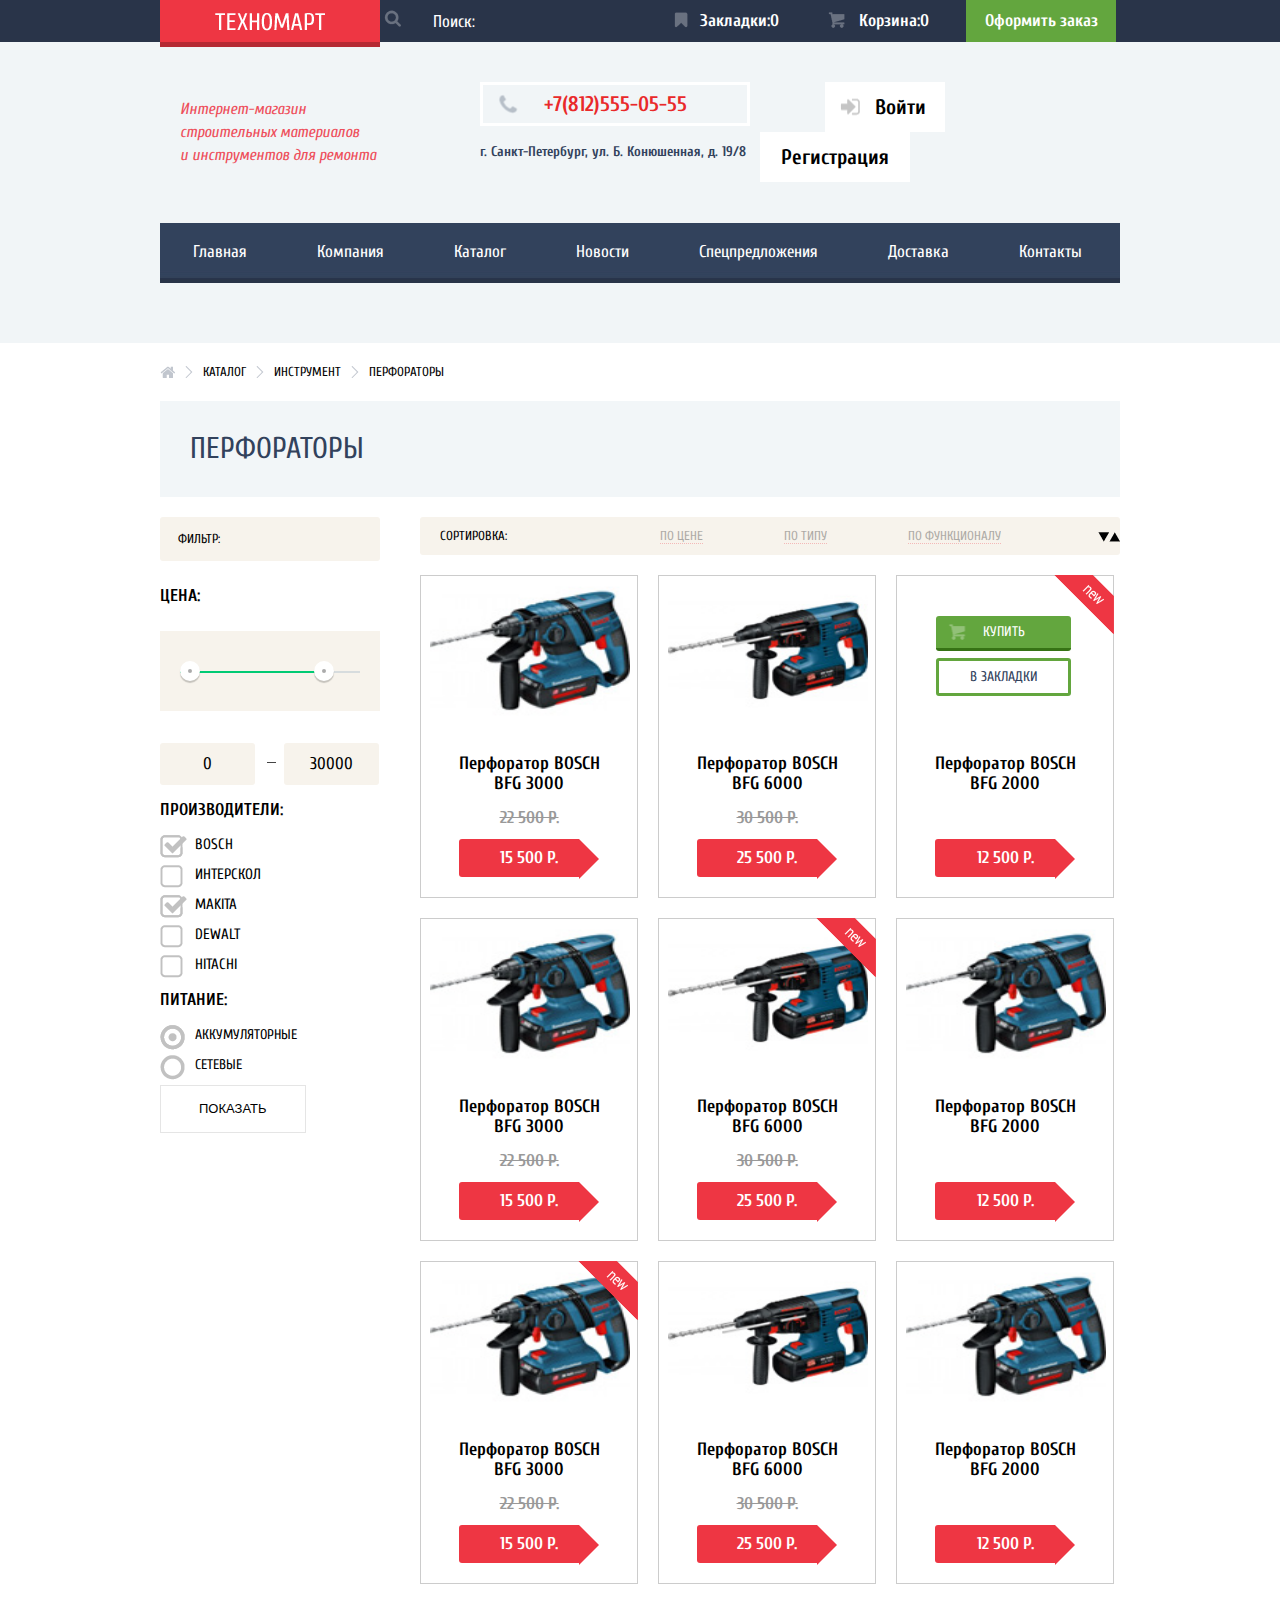
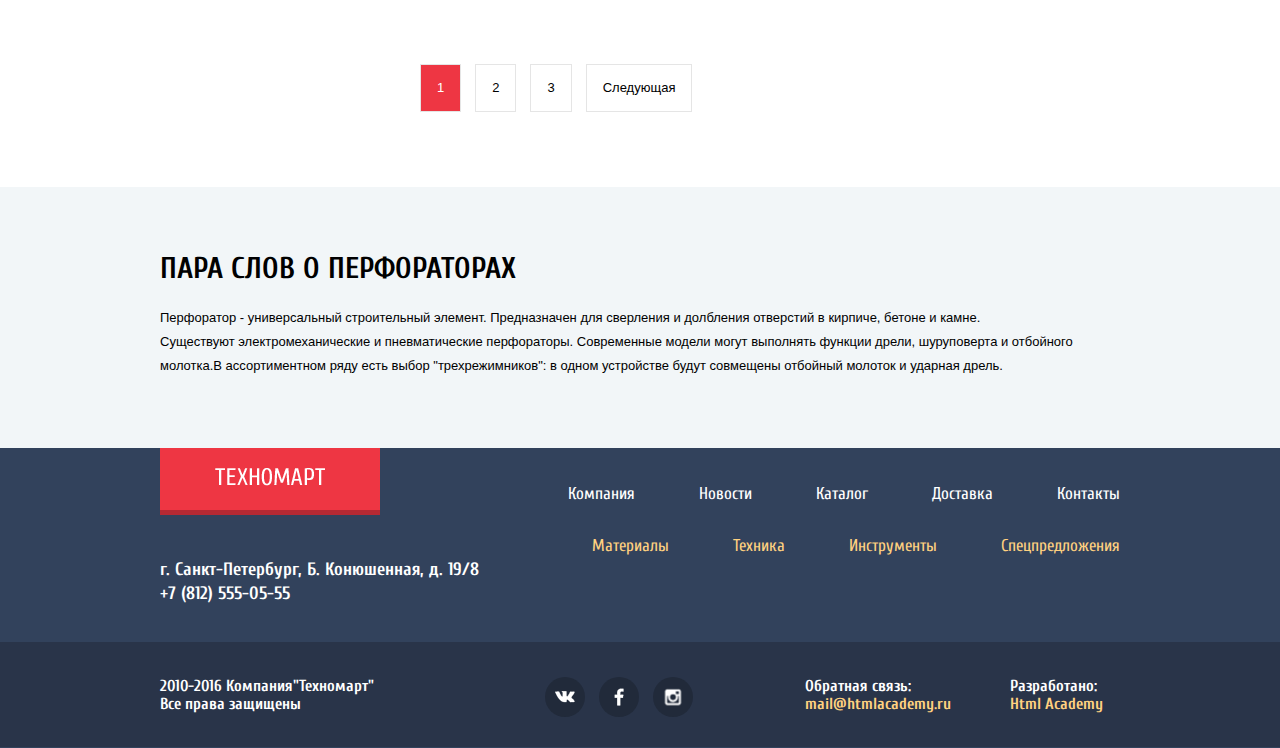
==== commit 3e95e5e2: "Декоративные элементы 23.11" ====
--- a/catalog.html
+++ b/catalog.html
@@ -18,18 +18,18 @@
         </a>
       </div>
       <div class="search-block">
-        <label for="search">Поиск</label>
+        <label for="search"></label>
       <input type="search" id="search" name="search" placeholder="Поиск:">
       </div>
       <div class="user-action">
         <ul>
-          <li class="user-bookmarks-btn">
-            <a class="user-bookmarks" href="#">Закладки:0</a>
-          </li>
-          <li class="user-basket-btn">
-            <a class="user-basket" href="#">Корзина:0</a>
-          </li>
-          <li class="checkout-btn">
+          <li>
+            <a class="user-link user-bookmarks" href="#">Закладки:0</a>
+          </li>
+          <li>
+            <a class="user-link user-basket" href="#">Корзина:0</a>
+          </li>
+          <li>
             <a class="checkout" href="#">Оформить заказ</a>
           </li>
         </ul>
@@ -92,8 +92,8 @@
     <main>
         <div class="main-container clearfix">
         <ul class="breadcrumbs">
-          <li class="home">
-            <a href="#">Главная</a>
+          <li>
+            <a  class="home" href="#">Главная</a>
           </li>
           <li>
             <a href="#">Каталог</a>
@@ -108,21 +108,30 @@
         <div class="content-title">
       <h1>Перфораторы</h1>
   </div>
-      <div class="content">
+      <div class="content clearfix">
         <div class="left-content-column">
           <div class="filter">
             фильтр:
           </div>
           <form class="form" action="https://echo.htmlacademy.ru" method="post">
-            <fieldset class="price-block">
-              <legend>
-                Цена
-              </legend>
-              <div class="price">
-                <div class="price-min">0</div>
-                <div class="price-max">30000</div>
-              </div>
-            </fieldset>
+            <div class="price-block">
+              <div class="price-block-title">
+                Цена:
+              </div>
+              <div class="range-controls">
+                <div class="scale">
+                          <div class="bar"></div>
+                        </div>
+                        <div class="range-toggle range-toggle-min"></div>
+       <div class="range-toggle range-toggle-max"></div>
+      </div>
+              <div class="price-controls">
+                <label class="min-price"><input type="text" name="min-price" value="0"></label>
+         <label class="max-price"><input type="text" name="max-price" value="30000"></label>
+       </div>
+
+            </div>
+
             <fieldset class="makers-column">
               <legend>
                 Производители:
@@ -173,20 +182,20 @@
               Сортировка:
             </div>
             <ul class="sort-list">
-              <li>
+              <li class="sort-standart sort-standart-price sort-standart-current active">
                 <a href="#">по цене</a>
               </li>
-              <li>
+              <li class="sort-standart sort-standart-type">
                 <a href="#">по типу</a>
               </li>
-              <li>
+              <li class="sort-standart sort-standart-function">
                 <a href="#">по функционалу</a>
               </li>
-              <li>
-                <a href="#">вн</a>
-              </li>
-              <li>
-                <a href="#">вв</a>
+              <li class="sort-order sort-order-up">
+                <a href="#">up</a>
+              </li>
+              <li class="sort-order sort-order-down">
+                <a href="#">down</a>
               </li>
             </ul>
           </div>
--- a/css/style.css
+++ b/css/style.css
@@ -55,31 +55,24 @@
   margin-bottom: 20px;
 }
 .header-top {
-  width: 100%;
-  min-height: 42px;
-  background: #293449;
-
-
+	background: #293449;
 }
 .header-top a {
   color: #ffffff;
 }
-.top-wrapper {
-  font-size: 0;
-}
+
 .logo-top {
   display: inline-block;
   width: 220px;
-  min-height: 42px;
-  margin-right: 25px;
+  vertical-align: top;
   background: #ee3643;
   box-shadow: 0 5px 0 0 #b52933;
-  border-bottom-color: #b52933;
-  vertical-align: top;
 }
 .logotip {
 display: block;
-padding: 7px 55px 7px 55px;
+min-height: 42px;
+padding-top: 13px;
+text-align: center;
 }
 .logo-top a[href]:hover {
   background: #ca2c37;
@@ -89,177 +82,171 @@
   }
 .search-block {
   display: inline-block;
+  width: 270px;
+  font-weight: 700;
+  color: #ffffff;
+  vertical-align: top;
+  position: relative;
+}
+input[type="search"] {
+  width: 100%;
+  height: 42px;
+  margin: 0;
+  padding: 0;
+  border: 0;
+  text-decoration: none;
+  appearance: none;
+  outline: none;
+  box-shadow: none;
+  padding-left: 49px;
+  background-color: #293449;
+  font-family: "Cuprum", Arial, sans-serif;
   font-size: 17px;
-  line-height: 18px;
-  font-weight: bold;
-  color: #ffffff;
-vertical-align: top;
-
-  padding-left: 25px;
-  position: relative;
-  padding-top: 10px;
-}
-input[type="search"] {
-  margin: 0;
-  	border: 0;
-  	text-decoration: none;
-  	appearance: none;
-  	outline: none;
-  	box-shadow: none;
-
-  	background-color: #293449;
-  	width: 200px;
+  color: #000000;
+  cursor: text;
   }
+
   input[type="search"]:focus {
  	border: 0;
 	outline: 0;
-    background-color: #293449;
-}
-.search-block:focus {
+}
+.search-block label {
+  display: inline-block;
+  position: absolute;
+  top: 10px;
+  left: 17;
+  background-image: url("../img/sprite.png");
+  background-repeat: no-repeat;
+  width: 17px;
+  height: 17px;
+  background-position: -227px -70px;
+  vertical-align: middle;
+  cursor: pointer;
+}
+.search-block label:hover {
+  background-image: url("../img/sprite-2.png");
+  background-position: -195px -10px;
+}
+
+.search-block input::-webkit-input-placeholder {
+	color: #ffffff;
+	}
+
+.search-block input::-moz-placeholder {
+	color: #ffffff;
+}
+
+.search-block input:-moz-placeholder {
+	color: #ffffff;
+}
+
+.search-block input:-ms-input-placeholder {
+	color: #ffffff;
+}
+
+.search-block input:hover {
+	background-color: #212a3a;
+}
+
+.search-block input:hover  + label {
+  opacity: 1;
+}
+.search-block input:focus {
   background-color: #ffffff;
-}
-  .search-block label {
-
-    position: absolute;
-    top: 20px;
-    left: 0;
-    transform: translate(-50%, -50%);
-    background-image: url("../img/sprite.png");
-    background-repeat: no-repeat;
-    width: 17px;
-    height: 17px;
-    background-position: -227px -70px;
-    font-size: 0;
-    cursor: pointer;
-
-  }
-  .search-block label:hover {
-    background-image: url("../img/sprite-2.png");
-    background-repeat: no-repeat;
-    display: block;
-    width: 17px;
-    height: 17px;
-    background-position: -195px -10px;
-  }
-  .search-block label:active {
-    background-color: #293449;
-    background-image: url("../img/sprite.png");
-    background-repeat: no-repeat;
-    width: 17px;
-    height: 17px;
-    background-position: -227px -70px;
-  }
+
+}
+.search-block input:focus + label {
+	background-position: top -52px center;
+	opacity: 1;
+}
+
+.search-block input:focus::-webkit-input-placeholder  {
+	color: #000000;
+}
+
+.search-block input:focus::-moz-placeholder {
+	color: #000000;
+}
+
+.search-block input:focus:-moz-placeholder {
+	color: #000000;
+}
+
+.search-block input:focus:-ms-input-placeholder {
+	color: #000000;
+}
+
 .user-action {
   display: inline-block;
   vertical-align: top;
   }
 .user-action ul {
+  list-style: none;
   margin: 0;
   padding: 0;
 }
 .user-action li {
+  width: 150px;
   display: inline-block;
   vertical-align: top;
   }
-  .user-action:last-child {
-    margin-right: 0;
-  }
+
 .user-action a {
-  text-decoration: none;
-  font-size: 17px;
-  line-height: 18px;
-  font-weight: bold;
-  font-family: "Cuprum", Arial, sans-serif;
-}
-.user-bookmarks-btn {
-
-
-}
-.user-bookmarks {
-  display: block;
-  padding-top: 12px;
-  padding-left: 45px;
+  display: block;
+	min-height: 42px;
+	font-size: 17px;
+	font-weight: 700;
+	line-height: 18px;
   text-align: center;
-  width: 150px;
-  position: relative;
-
+	text-decoration: none;
+	color: #ffffff;
+}
+.user-link {
+	padding-left: 13px;
+	position: relative;
+	padding-top: 12px;
+}
+
+.user-link::before {
+	content: "";
+	display: block;
+	width: 17px;
+	height: 16px;
+	background-image: url("../img/sprite-2.png");
+	opacity: 0.3;
+	position: absolute;
+	top: 12px;
+	left: 16px;
 }
 .user-bookmarks::before {
-  content: "";
-  position: absolute;
-  top: 20px;
-  left: 25px;
-  transform: translate(-50%, -50%);
-  background-image: url("../img/sprite.png");
-  background-repeat: no-repeat;
-  width: 14px;
-  height: 16px;
-  background-position: -47px -10px;
-}
-.
-.user-bookmarks:hover::before {
-  content: "";
-  position: absolute;
-  top: 20px;
-  left: 25px;
-  transform: translate(-50%, -50%);
-  background-image: url("../img/sprite-3.png");
-  background-repeat: no-repeat;
-  display: block;
-  width: 14px;
-  height: 16px;
-  background-position: -608px -301px;
-}
-  .user-bookmarks:active::before {
-    background-image: url("../img/sprite-2.png");
-    background-repeat: no-repeat;
-    display: block;
-    width: 14px;
+	background-position: top -12px center;
+	width: 14px;
     height: 16px;
-    background-position: -118px -10px;
-  }
-  .user-bookmarks:active {
-    color: #909399;
-  }
-.user-basket {
-  display: block;
-  padding-top: 12px;
-  padding-left: 45px;
-  text-align: center;
-  width: 150px;
-  position: relative;
-}
+    background-position: -84px -10px;
+}
+
 .user-basket::before {
-  content: "";
-  position: absolute;
-  top: 20px;
-  left: 25px;
-  transform: translate(-50%, -50%);
-  background-image: url("../img/sprite.png");
-  background-repeat: no-repeat;
-  width: 17px;
-  height: 16px;
-  background-position: -10px -10px;
-}
-.user-basket:hover::before {
-  background-image: url("../img/sprite-2.png");
-  background-repeat: no-repeat;
-  display: block;
-  width: 17px;
-  height: 16px;
-  background-position: -10px -10px;
-        }
-.user-basket:active::before {
-  background-image: url("../img/sprite-2.png");
-  background-repeat: no-repeat;
-  display: block;
-  width: 17px;
-  height: 16px;
-  background-position: -47px -10px;
-}
-.user-basket:active {
-    color: #8b8e94;
-  }
+	background-position: top -52px center;
+	  width: 17px;
+    height: 16px;
+    background-position: -10px -10px;
+}
+
+.user-link:hover {
+	background-color: #212a3a;
+}
+
+.user-link:hover::before {
+	opacity: 1;
+}
+.user-link:active {
+	background-color: #161d29;
+	color: rgba(255, 255, 255, .6);
+}
+.user-link:active::before {
+	opacity: 0.5;
+}
+
 
 .checkout {
   display: block;
@@ -473,6 +460,8 @@
 
 }
 .main-show-slider {
+  width: 620px;
+  height: 266px;
   position: relative;
 }
 .slider-product-group {
@@ -481,7 +470,6 @@
   right: 0;
   width: 620px;
   height: 266px;
-  z-index: 1;
 }
 .slider-product-group h2 {
   font-size: 36px;
@@ -495,7 +483,6 @@
   left: 25px;
   text-align: left;
   position: absolute;
-  z-index: 5;
 }
 .slider-product-group p{
   font-size: 18px;
@@ -507,7 +494,6 @@
   left: 25px;
   text-align: left;
   position: absolute;
-  z-index: 10;
 }
 .slider-product-group a{
   position: absolute;
@@ -525,40 +511,44 @@
   padding-top: 13px;
   line-height: 18px;
   text-align: center;
-  z-index: 20;
 }
 .slider-product-group a:hover {
   background-color: #ca2c37;
-  color: ;
 }
 .slider-product-group a:active {
   background-color: #ba2732;
 }
-.slider-control .prev::before {
-  content: "";
-  position: absolute;
-  top: 135px;
-  left: 38px;
-  transform: translate(-50%, -50%);
-  background-image: url("../img/sprite.png");
-  background-repeat: no-repeat;
-  width: 22px;
+.slider-control {
+  width: 100%;
   height: 40px;
-  background-position: -190px -139px;
-  z-index: 25;
-}
-.slider-control .next::after {
-  content: "";
-  position: absolute;
-  top: 135px;
-  right: 31px;
-  transform: translate(-50%, -50%);
-  background-image: url("../img/sprite.png");
-  background-repeat: no-repeat;
-  width: 22px;
-  height: 40px;
-  background-position: -254px -10px;
-  z-index: 25;
+  position: absolute;
+  left: 0;
+  top: 114px;
+}
+.prev,
+.next {
+	display: block;
+	width: 22px;
+	height: 40px;
+	background-image: url("../img/sprite.png");
+	cursor: pointer;
+}
+
+.prev {
+	float: left;
+	background-position: -190px -139px;
+  margin-left: 25px;
+}
+
+.next  {
+	float: right;
+	background-position: -254px -10px;
+  margin-right: 15px;
+}
+
+.prev:hover,
+.next:hover {
+	opacity: 0.5;
 }
 .product-group {
   min-height: 123px;
@@ -1007,10 +997,6 @@
   margin-bottom: 60px;
 }
 
-
-.service-block {
-
-}
 .conditions {
 	display: inline-block;
   width: 240px;
@@ -1042,7 +1028,6 @@
   color: #ffffff;
   padding: 15px 22px;
   background-color: #32425c;
-  border-bottom-style: double: 1px, solid #405069 1px, solid #293449;
 }
 .conditions a:hover {
   background-color: #293449;
@@ -1082,9 +1067,11 @@
 .services-frame-delivery {
   position: absolute;
   width: 620px;
+  min-height: 286px;
+  background-color: #f2f6f8;
   top: 0;
   left: 0;
-  z-index: 1;
+  z-index: 15;
 }
 .services-frame-delivery::before {
   content: "";
@@ -1102,15 +1089,29 @@
 	position: absolute;
 	top: 25px;
 	right: 0;
-  z-index: 1;
+  z-index: 15;
 }
 
 .services-frame-guarantee {
   position: absolute;
+  width: 620px;
+  min-height: 286px;
+  background-color: #f2f6f8;
   top: 0;
   left: 0;
-  display: none;
-  z-index: 2;
+  display: ;
+  z-index: 10;
+}
+.services-frame-guarantee::before {
+	content: "";
+  position: absolute;
+  top: 10px;
+  right: 0;
+  background-image: url("../img/sprite-3.png");
+  background-repeat: no-repeat;
+   width: 388px;
+    height: 271px;
+    background-position: -706px -10px;
 }
 
 .services-frame-guarantee img {
@@ -1118,21 +1119,52 @@
   position: absolute;
   top: 0;
   right: 0;
-  z-index: 2;
+  z-index: 10;
 }
 .services-frame-credit {
   position: absolute;
+  width: 620px;
+  min-height: 286px;
+  background-color: #f2f6f8;
   top: 0;
   left: 0;
-  display: none;
-  z-index: 3;
-}
-.services-frame-credit img {
-  display: block;
+  display: ;
+  z-index: 5;
+}
+.services-frame-credit::before {
+	content: "";
   position: absolute;
   top: 0;
   right: 0;
-  z-index: 3;
+  background-image: url("../img/sprite-3.png");
+  background-repeat: no-repeat;
+    width: 459px;
+    height: 284px;
+    background-position: -10px -334px;
+}
+.services-frame-credit img {
+  display: block;
+  position: absolute;
+  top: 0;
+  right: 0;
+  z-index: 5;
+}
+.send-request-btn {
+	display: inline-block;
+	width: 195px;
+	background: #ee3643;
+	color: #ffffff;
+	border-radius: 3px;
+	text-align: center;
+	text-decoration: none;
+	font-family: "Cuprum" Arial sans-serif;
+	font-size: 14px;
+	line-height: 18px;
+	font-weight: normal;
+	text-transform: uppercase;
+	padding-top: 12px;
+	padding-bottom: 12px;
+
 }
 .company-info {
   margin: 0;
@@ -1401,40 +1433,57 @@
   .footer-copyright a:active {
     color: #ee3643;
   }
+
+
 .breadcrumbs {
-  display: inline-block;
-  width: 940px;
-  margin: 0;
-
-}
-.breadcrumbs ul {
-padding-left: 0;
-}
-.breadcrumbs li {
-  display: inline-block;
-}
-.home a {
-  text-transform: none;
-  display: none;
+  display: block;
+  list-style: none;
   margin: 0;
   padding: 0;
-
+  font-size: 0;
+}
+
+.breadcrumbs li {
+  display: inline-block;
+  padding-right: 10px;
+  vertical-align: top;
+}
+.breadcrumbs li::after {
+  content: "";
+	display: inline-block;
+  width: 8px;
+	height: 12px;
+	margin-left: 10px;
+  vertical-align: middle;
+  background-image: url("../img/sprite-2.png");
+  background-repeat: no-repeat;
+
+  background-position: -174px -128px;
+}
+.breadcrumbs li:last-child::after {
+  display: none;
 }
 .breadcrumbs a {
-  display: block;
-  width: 120px;
-  text-align: center;
-  text-decoration: none;
+  display: inline-block;
+  vertical-align: middle;
+  font-family: "PT Sans" Arial sans-serif;
   font-size: 13px;
   line-height: 18px;
-  font-weight: normal;
-  font-family: "PT+Sans" Arial sans-serif;
+	font-weight: 400;
   color: #000000;
-  text-transform: uppercase;
-  position: relative;
-
-}
-.breadcrumbs a::before {
+	text-decoration: none;
+	text-transform: uppercase;
+}
+.breadcrumbs .home {
+  width: 15px;
+  height: 12px;
+  font-size: 0;
+  background-image: url("../img/sprite-2.png");
+  background-repeat: no-repeat;
+  background-position: -10px -157px;
+}
+
+.breadcrumbs li::before {
   position: absolute;
   top: 0;
   left: 0;
@@ -1445,7 +1494,6 @@
   width: 8px;
   height: 12px;
   background-position: -174px -128px;
-  background-color: black;
 }
 .content-title {
   margin-bottom: 20px;
@@ -1462,9 +1510,9 @@
 .left-content-column {
   width: 220px;
   margin-right: 20px;
+  float: left;
 }
 .filter {
-  display: inline-block;
   float: left;
   width: 220px;
   min-height: 40px;
@@ -1475,6 +1523,7 @@
   text-transform: uppercase;
   background-color: #f7f3ec;
   padding: 13px 18px;
+  border-radius: 3px;
 }
 .form {
   float: left;
@@ -1485,25 +1534,105 @@
   padding: 0;
   margin: 0;
 }
-.price {
-  display: inline-block;
-  vertical-align: top;
-}
-.price-min {
-  display: inline-block;
+.price-block {
+  width: 220px;
+}
+.price-block-title {
+  font-size: 17px;
+  line-height: 30px;
+  font-weight: 700;
+  font-family: "PT+Sans" Arial sans-serif;
+  text-transform: uppercase;
+  color: #000000;
+  margin: 20px 0;
+}
+.price-controls {
+  margin-bottom: 10px;
+position: relative;
+}
+.price-controls label {
+  display: inline-block;
+  font-size: 17px;
+  line-height: 18px;
+  font-weight: 400;
+  font-family: "PT+Sans" Arial sans-serif;
+  text-transform: uppercase;
+  color: #000000;
+    vertical-align: top;
+  cursor: pointer;
+}
+.price-controls .min-price,
+.price-controls .max-price {
+  display: inline;
+  width: 220px;
+
+}
+.price-controls .min-price {
+  padding-right: 25px;
+  position: relative;
+}
+.price-controls::after {
+  content: "";
+  position: absolute;
+  width: 9px;
+  height: 1px;
+  background-color: #444444;
+  top: 19px;
+  left: 107px;
+}
+
+.price-controls input {
   width: 95px;
-  min-height: 40px;
-  margin-left: 0;
-  margin-right: 25px;
-  padding: 13px 44px;
+  margin: 0;
   background-color: #f7f3ec;
-}
-.price-max {
-  display: inline-block;
-  width: 95px;
-  min-height: 40px;
-  padding: 13px 25px;
+  border-radius: 3px;
+  padding-top: 12px;
+  padding-bottom: 12px;
+  text-align: center;
+  border: hidden;
+color: inherit;
+  font: inherit;
+}
+.range-controls {
+  display: block;
+  width: 220px;
+  height: 80px;
   background-color: #f7f3ec;
+  position: relative;
+  margin-bottom: 32px;
+}
+.range-controls .scale {
+  position: absolute;
+  top: 40px;
+  left: 20px;
+  height: 2px;
+  width: 180px;
+  background: #d7dcde;
+
+}
+.range-controls .bar {
+  width: 80%;
+  height: 2px;
+  background: #00ca74;
+}
+.range-toggle {
+  width: 20px;
+  height: 20px;
+  position: absolute;
+    top: 30px;
+    left: 20px;
+  background: #ababab;
+  border: 8px solid #ffffff;
+  border-radius: 50%;
+  box-shadow: 0 2px 1px 0 rgba(0, 1, 1, 0.2);
+  cursor: pointer;
+}
+.range-toggle-min {
+
+}
+
+.range-toggle-max {
+  left: 70%;
 }
 .makers-column {
   border-style: hidden;
@@ -1673,35 +1802,106 @@
 .sort {
   display: inline-block;
   width: 700px;
-
   background-color: #f7f3ec;
+  border-radius: 3px;
 
 }
 .sort-header {
   display: inline-block;
   width: 150px;
-  padding: 13px 20px;
+  padding: 10px 20px;
   font-size: 13px;
   line-height: 18px;
   font-weight: normal;
   font-family: "PTSans" Arial sans-serif;
+  text-transform: uppercase;
 }
 .sort-list {
   display: inline-block;
   width: 550px;
   float: right;
   margin: 0;
+  padding: 0;
 }
 .sort li {
   display: inline-block;
 
 }
 .sort a {
-  display: block;
-  padding: 13px 35px 13px 0;
   text-decoration: none;
-  border-bottom: 1px dotted #ee3643;
-  color: #b2b2b2;
+
+}
+.sort a:hover {
+  color: #000000;
+}
+.sort-list .active {
+  color: #ee3643;
+}
+.sort-standart {
+  font-size: 13px;
+  line-height: 18px;
+  font-weight: 400;
+  font-family: "PT+Sans" Arial sans-serif;
+  text-transform: uppercase;
+  vertical-align: top;
+
+}
+.sort-standart a:hover {
+  color: #000000;
+}
+.sort-standart a {
+  color: #000000;
+  opacity: 0.3;
+border-bottom: 1px dotted #ee3643;
+}
+.sort-standart-price {
+  margin-left: 90px;
+  display: block;
+  width: 120px;
+  padding-top: 10px;
+  text-align: left;
+
+}
+.sort-standart-type {
+  display: block;
+  width: 120px;
+  padding-top: 10px;
+  text-align: left;
+
+}
+.sort-standart-function {
+  display: block;
+width: 120px;
+padding-top: 10px;
+text-align: left;
+
+}
+.sort-order {
+  display: inline-block;
+  width: 70px;
+}
+.sort-order-up {
+  display: block;
+float: right;
+margin-top: 15px;
+  font-size: 0;
+  background-image: url("../img/sprite-2.png");
+  background-repeat: no-repeat;
+  width: 11px;
+  height: 10px;
+  background-position: -195px -47px;
+}
+.sort-order-down {
+  display: block;
+float:right;
+margin-top: 15px;
+
+  font-size: 0;
+  background-image: url("../img/sprite-2.png");
+  background-repeat: no-repeat;
+  width: 11px;
+  height: 10px;
+  background-position: -145px -98px;
 }
 .list-goods-catalog {
   width: 700px;
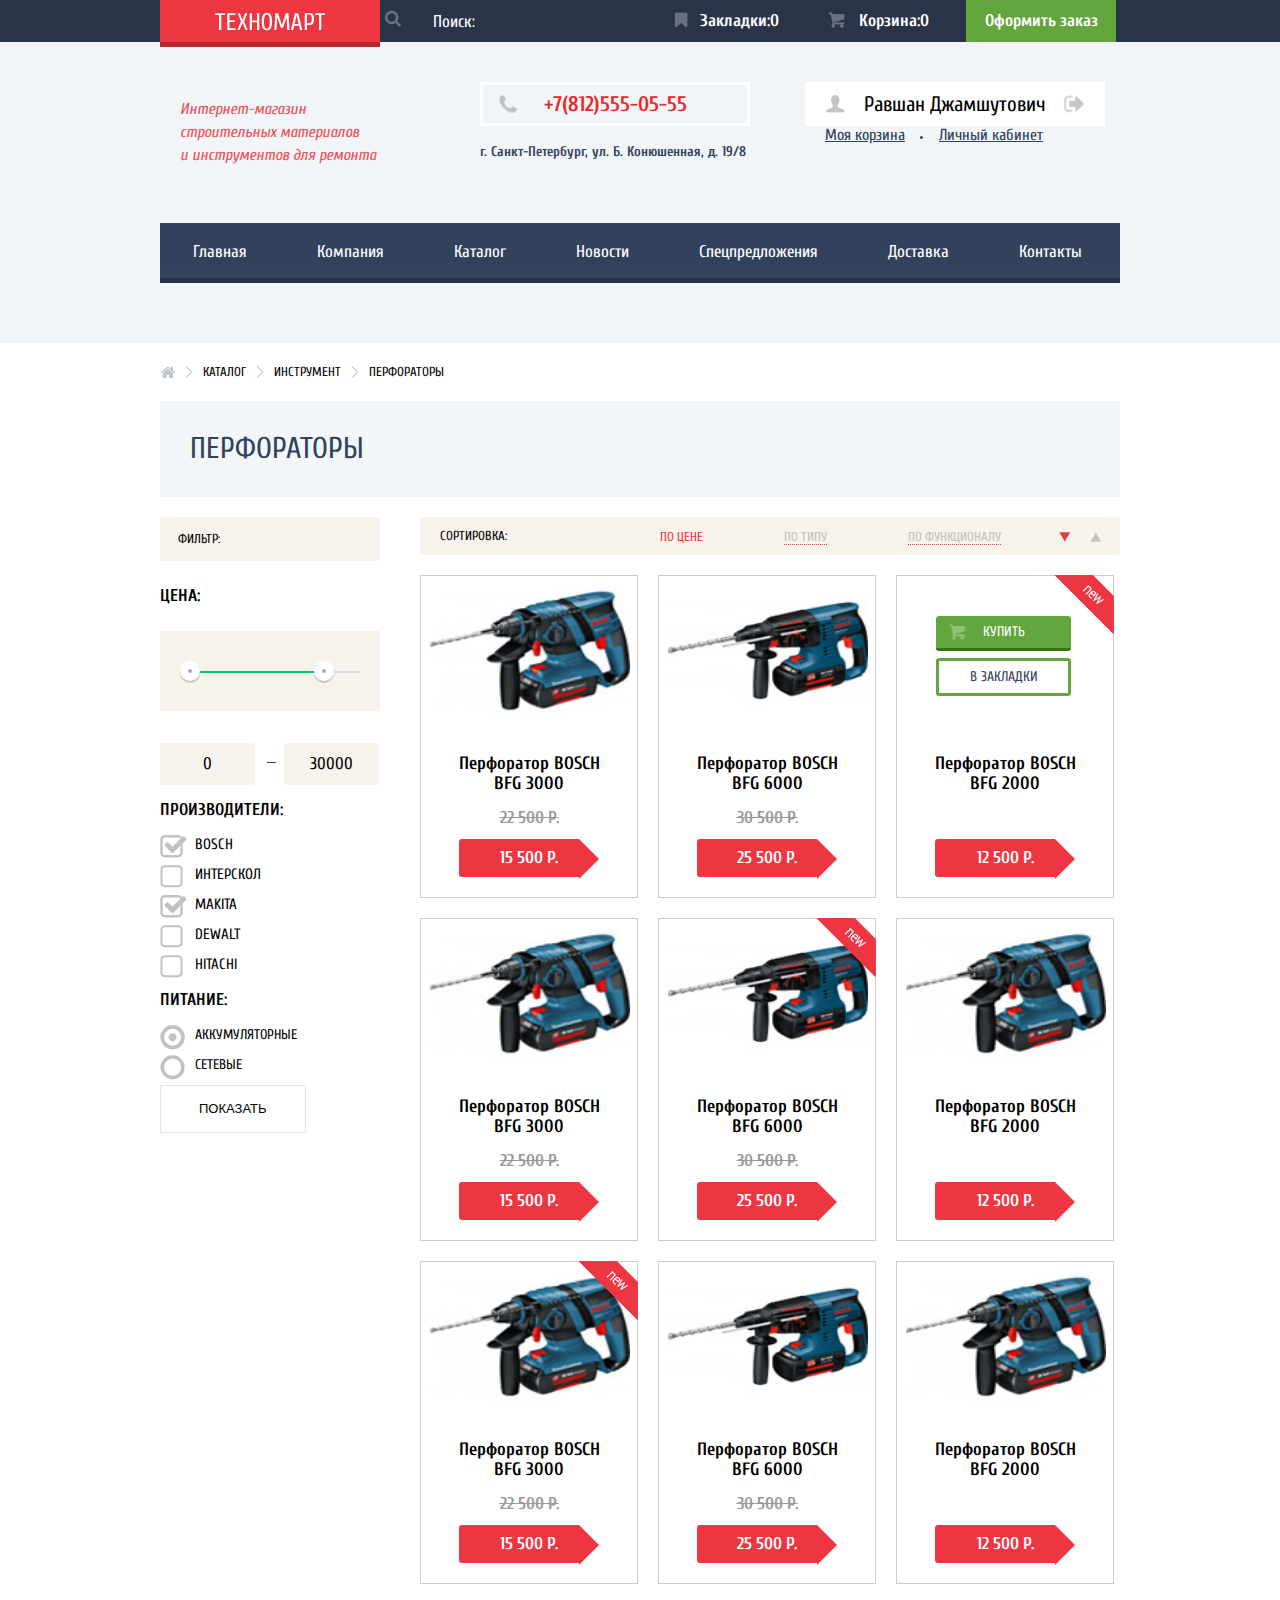
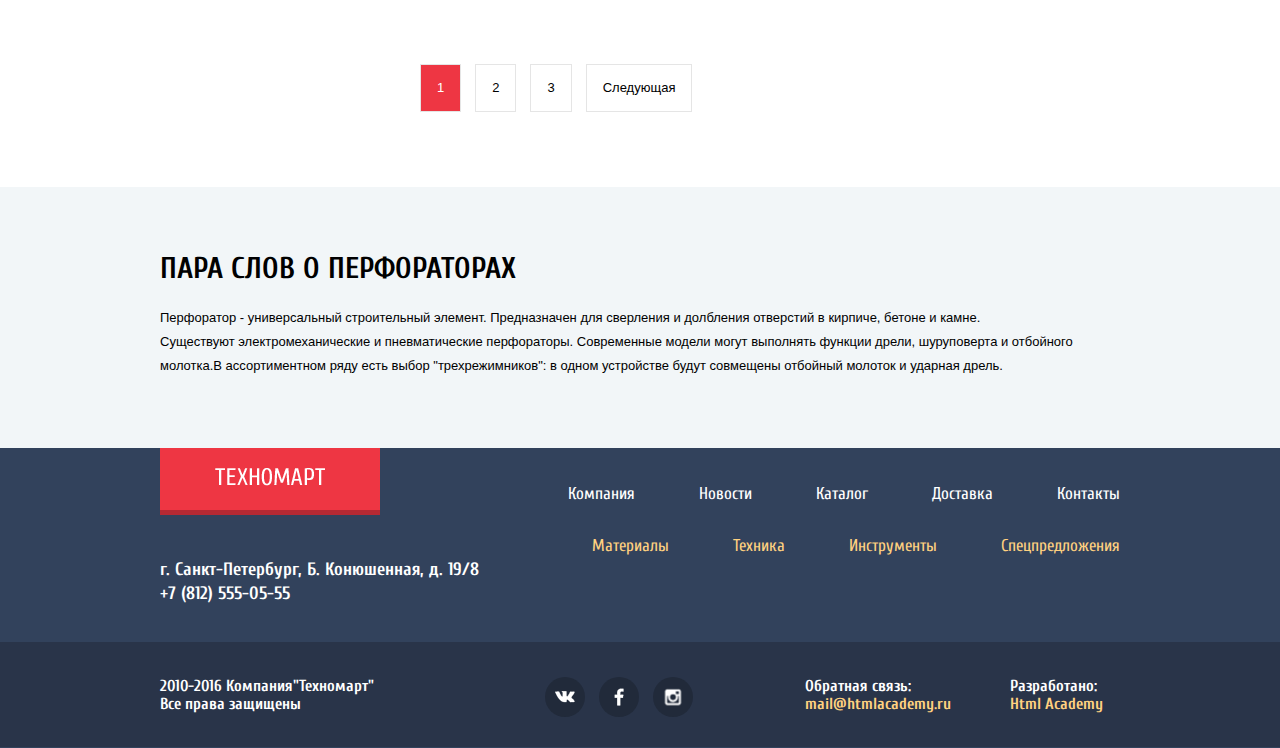
==== commit 9304502f: "Декоративные элементы 23.11 (2)" ====
--- a/catalog.html
+++ b/catalog.html
@@ -51,16 +51,19 @@
             </div>
           </div>
           <div class="header-column">
-            <div class="user-block">
-              <div class="login-btn">
-              <a class="login" href="#">Войти</a>
-            </div>
-            <div class="registration-btn">
-              <a class="registration" href="#">Регистрация</a>
-            </div>
-            </div>
-          </div>
-        </div>
+            <div class="user-block-catalog">
+			<div class="user-catalog">
+              <a href="#" class="user">Равшан Джамшутович</a>  
+            </div>
+            <div class="user-basket-login">
+              <a href="#">Моя корзина</a>
+            </div>
+			<div class="user-cabinet">
+			<a href="#">Личный кабинет</a>
+            </div>
+          </div>
+        </div>
+		</div>
           <nav class="main-navigation">
             <ul class="top-navigation">
               <li>
@@ -182,7 +185,7 @@
               Сортировка:
             </div>
             <ul class="sort-list">
-              <li class="sort-standart sort-standart-price sort-standart-current active">
+              <li class="sort-standart sort-standart-price sort-standart-current">
                 <a href="#">по цене</a>
               </li>
               <li class="sort-standart sort-standart-type">
--- a/css/style.css
+++ b/css/style.css
@@ -398,6 +398,123 @@
 .registration-btn a:active {
   color: #c5c5c5;
 }
+.user {
+   display: inline-block;
+  width: 300px;
+  background-color: #ffffff;
+  color: #000000;
+  padding: 13px 0;
+  font-size: 21px;
+  line-height: 18px;
+  font-weight: 400;
+  font-family: "Cuprum", Arial, sans-serif;
+  text-align: center;
+  text-decoration: none;
+  position: relative;
+  margin-left: 45px;
+}
+.user a:hover {
+	color: #000000;
+}
+.user::before {
+	 content: "";
+  position: absolute;
+  top: 50%;
+  left: 30px;
+  transform: translate(-50%, -50%);
+   background-image: url("../img/sprite-user.png");
+  background-repeat: no-repeat;
+      width: 20px;
+    height: 18px;
+    background-position: -51px -10px;
+}
+.user::after {
+ content: "";
+  position: absolute;
+  top: 50%;
+  right: 10px;
+  transform: translate(-50%, -50%);
+  background-image: url("../img/sprite-user.png");
+  background-repeat: no-repeat; 
+      width: 21px;
+    height: 17px;
+    background-position: -10px -47px;
+}
+.user-catalog a:hover::before {
+	 width: 20px;
+    height: 18px;
+    background-position: -51px -48px;
+}
+.user-catalog a:active::before {
+	width: 20px;
+    height: 18px;
+    background-position: -51px -10px;
+}
+.user-catalog a:hover::after {
+	   width: 21px;
+    height: 17px;
+    background-position: -10px -10px;
+}
+.user-catalog a:active::after {
+	 width: 21px;
+    height: 17px;
+    background-position: -10px -47px;
+}
+.user-catalog a:active {
+	color: #c5c5c5;
+}
+.user-basket-login a {
+	 font-size: 16px;
+  line-height: 18px;
+  font-weight: 400;
+  font-family: "Cuprum", Arial, sans-serif;
+  color: #32425c;
+  display:inline;
+	margin-left: 65px;
+	padding-top: 10px;
+	position: relative;
+}
+
+.user-cabinet a {
+display: inline;
+	padding-left: 30px;
+	 font-size: 16px;
+  line-height: 18px;
+  font-weight: 400;
+  font-family: "Cuprum", Arial, sans-serif;
+  color: #32425c;
+  padding-top: 10px;
+}
+.user-basket-login {
+	display: inline-block;
+}
+.user-basket-login a::before {
+  content: "";
+  position: absolute;
+  top: 20px;
+  left: 95px;
+  width: 3px;
+  height: 3px;
+  border-radius: 50%;
+  background-color: #32425c;
+}
+.user-basket-login a:hover {
+	color: #ee3643;
+}
+.user-cabinet a:hover {
+	color: #ee3643;
+}
+.user-basket-login a:active {
+	color: #b7bfc8;
+}
+.user-cabinet a:active {
+	color: #b7bfc8;
+}
+
+
+.user-cabinet {
+	display: inline-block;
+}
 .main-navigation {
   float: left;
   width: 960px;
@@ -1818,91 +1935,101 @@
 }
 .sort-list {
   display: inline-block;
+  vertical-align: top; 
   width: 550px;
   float: right;
   margin: 0;
   padding: 0;
 }
-.sort li {
-  display: inline-block;
-
-}
-.sort a {
+.sort-list li {
+  display: inline-block;
+  vertical-align: top; 
+}
+
+.sort-standart {
+	display: block;
+	width: 120px;
+	padding-top: 10px;
+	text-align: left;
+}
+
+.sort-standart a {
+  color: #c4c1bb;
+  border-bottom: 1px dotted #ee3643;
   text-decoration: none;
-
-}
-.sort a:hover {
-  color: #000000;
-}
-.sort-list .active {
-  color: #ee3643;
-}
-.sort-standart {
   font-size: 13px;
   line-height: 18px;
   font-weight: 400;
   font-family: "PT+Sans" Arial sans-serif;
   text-transform: uppercase;
-  vertical-align: top;
-
-}
+}
+
 .sort-standart a:hover {
   color: #000000;
-}
-.sort-standart a {
-  color: #000000;
-  opacity: 0.3;
-border-bottom: 1px dotted #ee3643;
-}
+  border-bottom: 1px solid #ee3643;
+}
+
+.sort-list .sort-standart-current a {
+	color: #ee3643;
+	border: 0;
+	cursor: default;
+}
+
 .sort-standart-price {
-  margin-left: 90px;
-  display: block;
-  width: 120px;
-  padding-top: 10px;
-  text-align: left;
-
-}
-.sort-standart-type {
-  display: block;
-  width: 120px;
-  padding-top: 10px;
-  text-align: left;
-
-}
-.sort-standart-function {
-  display: block;
-width: 120px;
-padding-top: 10px;
-text-align: left;
-
-}
+  margin-left: 90px; 
+}
+
+
 .sort-order {
   display: inline-block;
-  width: 70px;
-}
+  padding-top: 15px;
+}
+
 .sort-order-up {
-  display: block;
-float: right;
-margin-top: 15px;
+  padding-left: 27px;
+}
+
+.sort-order-down  {
+	padding-left: 16px;
+}
+
+.sort-order a {
+  display: block;
   font-size: 0;
-  background-image: url("../img/sprite-2.png");
-  background-repeat: no-repeat;
   width: 11px;
   height: 10px;
-  background-position: -195px -47px;
-}
-.sort-order-down {
-  display: block;
-float:right;
-margin-top: 15px;
-
-  font-size: 0;
-  background-image: url("../img/sprite-2.png");
-  background-repeat: no-repeat;
-  width: 11px;
-  height: 10px;
-  background-position: -145px -98px;
-}
+  background-image: url("../img/sprite-sort-order.png");
+  background-repeat: no-repeat;
+}
+
+.sort-order-up  a {
+  background-position: 0 0;
+}
+
+.sort-order-up  a:hover {
+  background-position: 0 -10px;
+}
+
+.sort-order-up  a {
+  background-position: 0 -20px;
+  cursor: default;
+  
+}
+
+.sort-order-down  a {
+  background-position: -11px 0;
+}
+
+.sort-order-down.sort-order-current  a {
+  background-position: -11px -20px;
+  cursor: default;
+}
+
+.sort-order-down  a:hover {
+  background-position: -11px -10px;
+}
+
+
 .list-goods-catalog {
   width: 700px;
   margin-left: 0;
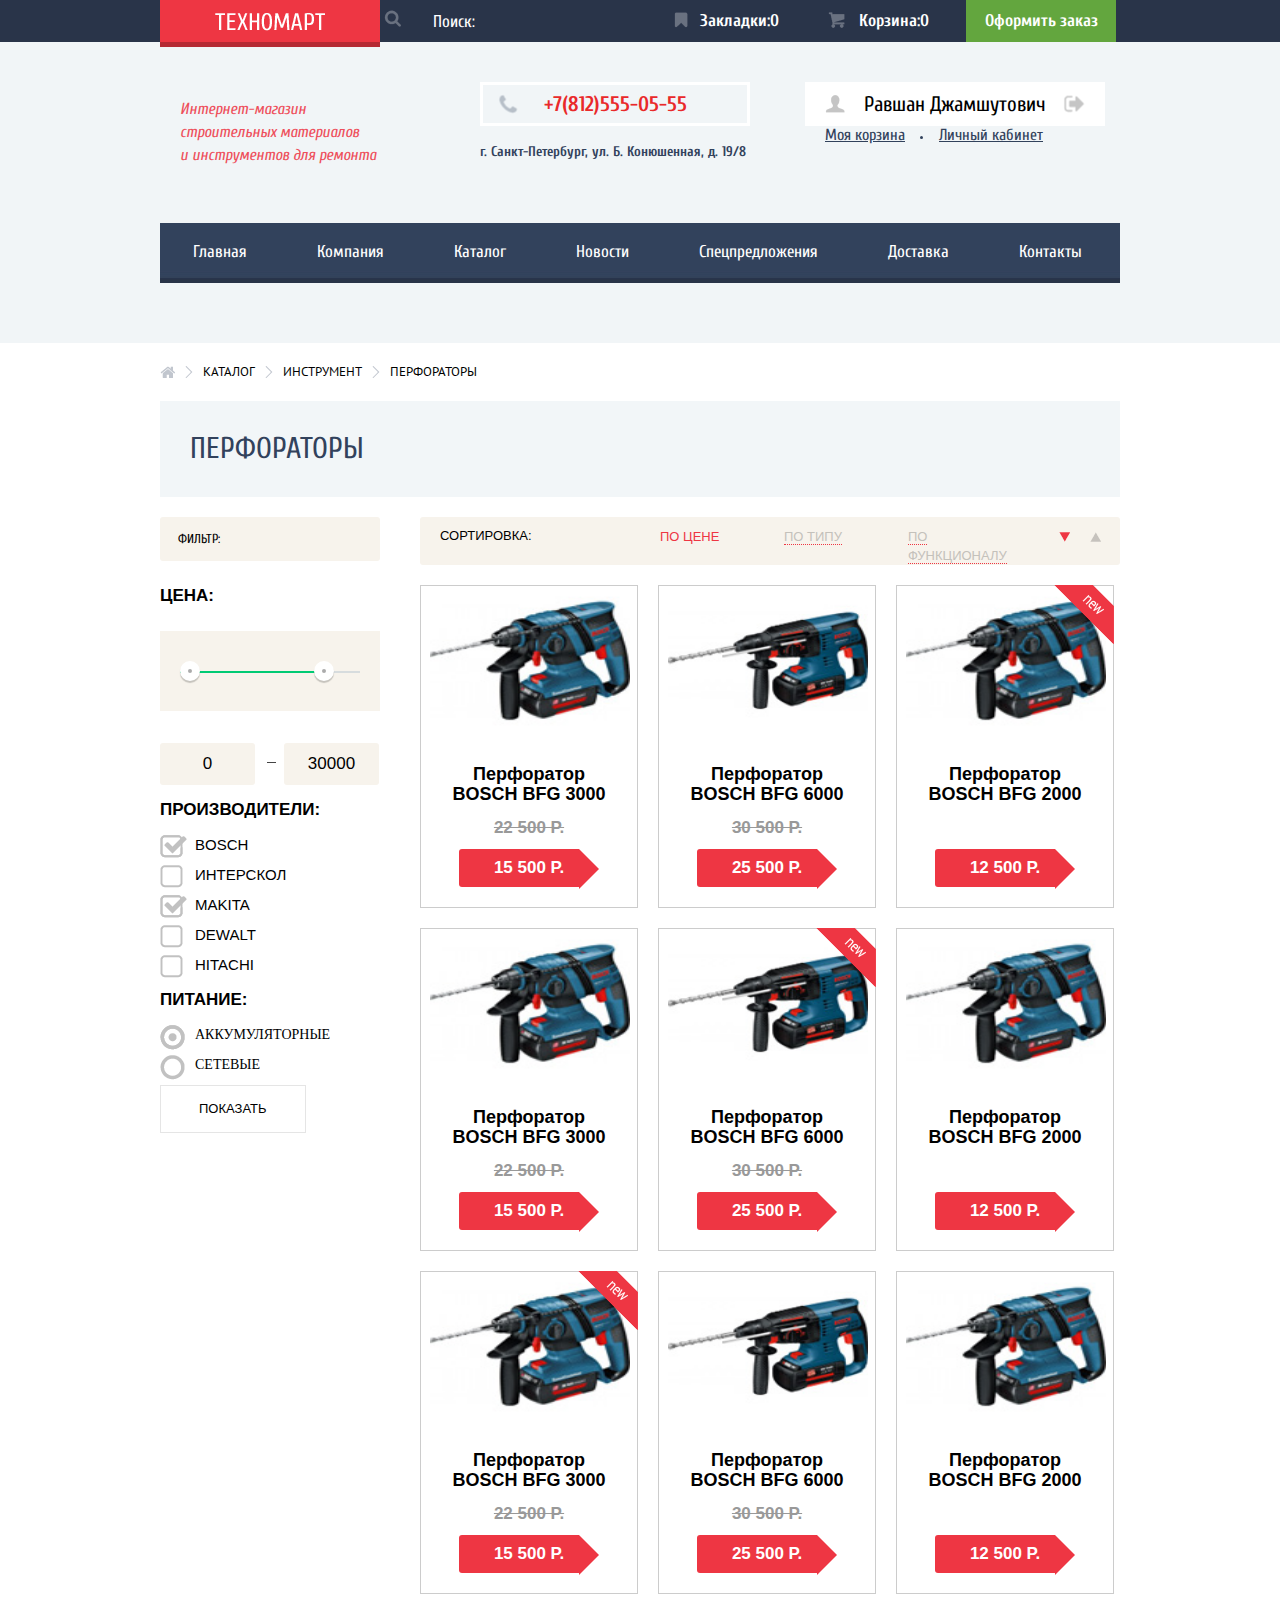
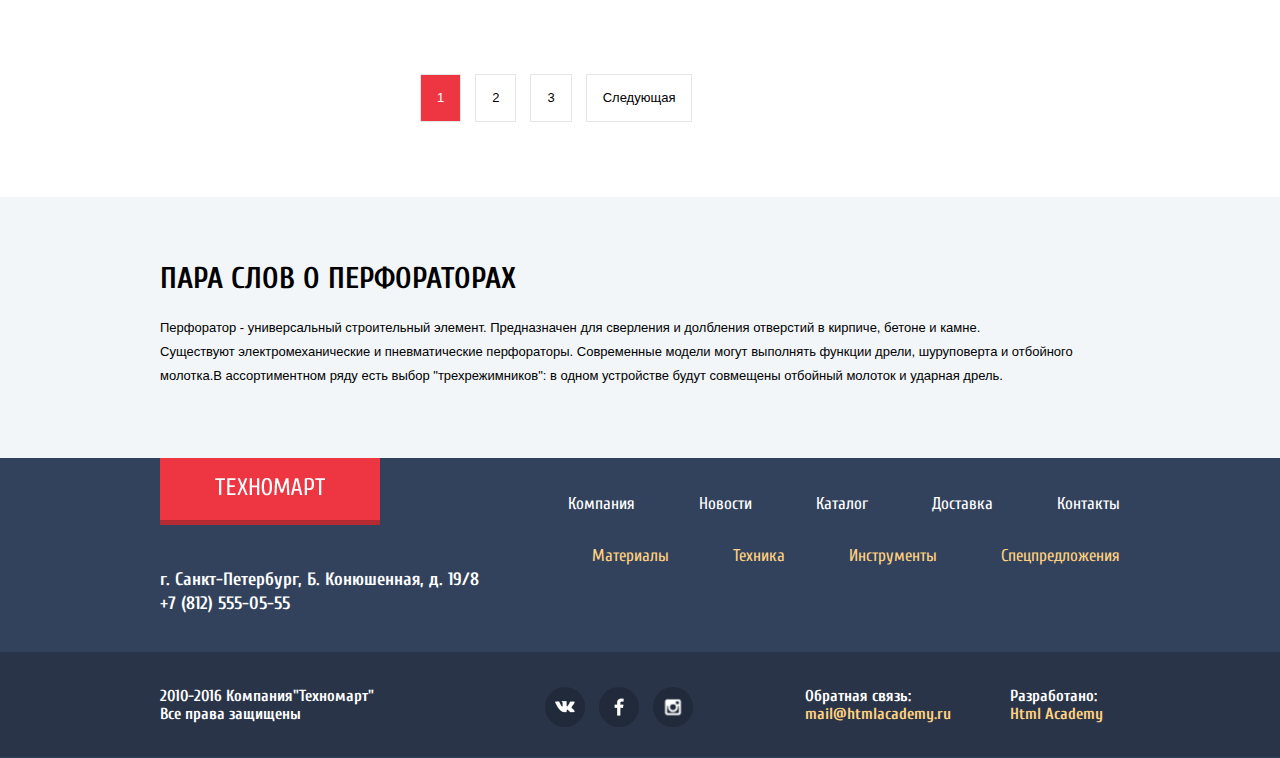
==== commit 5f61bb81: "Оформление макета" ====
--- a/catalog.html
+++ b/catalog.html
@@ -14,7 +14,7 @@
         <div class="main-container top-wrapper clearfix">
       <div class="logo-top">
         <a class="logotip" href="index.html">
-         <img src="img/logotip.png">
+         <img src="img/logotip.png" alt="#">
         </a>
       </div>
       <div class="search-block">
@@ -52,18 +52,18 @@
           </div>
           <div class="header-column">
             <div class="user-block-catalog">
-			<div class="user-catalog">
-              <a href="#" class="user">Равшан Джамшутович</a>  
+    <div class="user-catalog">
+              <a href="#" class="user">Равшан Джамшутович</a>
             </div>
             <div class="user-basket-login">
               <a href="#">Моя корзина</a>
             </div>
-			<div class="user-cabinet">
-			<a href="#">Личный кабинет</a>
-            </div>
-          </div>
-        </div>
-		</div>
+   <div class="user-cabinet">
+   <a href="#">Личный кабинет</a>
+            </div>
+          </div>
+        </div>
+   </div>
           <nav class="main-navigation">
             <ul class="top-navigation">
               <li>
@@ -156,6 +156,7 @@
                   <input type="checkbox" name="dewalt" id="dewalt">
                     <label for="dewalt">Dewalt</label>
                 </li>
+         <li>
                   <input type="checkbox" name="hitachi" id="hitachi">
                     <label for="hitachi">Hitachi</label>
                 </li>
@@ -209,7 +210,7 @@
                 <a href="#" class="buy">Купить</a>
                 <a href="#" class="bookmark">В закладки</a>
               </div>
-              <div class="image"><img width="200" height="150" src="img/drill-2.jpg"></div>
+              <div class="image"><img width="200" height="150" src="img/drill-2.jpg" alt="#"></div>
               <div class="title">Перфоратор BOSCH BFG 3000</div>
               <div class="discount">22 500 Р.</div>
               <div class="price">15 500 Р.</div>
@@ -219,7 +220,7 @@
                 <a href="#" class="buy">Купить</a>
                 <a href="#" class="bookmark">В закладки</a>
               </div>
-              <div class="image"><img width="200" height="150" src="img/drill-3.jpg"></div>
+              <div class="image"><img width="200" height="150" src="img/drill-3.jpg" alt="#"></div>
               <div class="title">Перфоратор BOSCH BFG 6000</div>
               <div class="discount">30 500 Р.</div>
               <div class="price">25 500 Р.</div>
@@ -231,7 +232,7 @@
                <a href="#" class="buy">Купить</a>
                 <a href="#" class="bookmark">В закладки</a>
               </div>
-              <div class="image"><img width="200" height="150" src="img/drill-4.jpg"></div>
+              <div class="image"><img width="200" height="150" src="img/drill-4.jpg" alt="#"></div>
               <div class="title">Перфоратор BOSCH BFG 2000</div>
               <div class="discount"></div>
               <div class="price">12 500 Р.</div>
@@ -241,7 +242,7 @@
                 <a href="#" class="buy">Купить</a>
                 <a href="#" class="bookmark">В закладки</a>
               </div>
-              <div class="image"><img width="200" height="150" src="img/drill-2.jpg"></div>
+              <div class="image"><img width="200" height="150" src="img/drill-2.jpg" alt="#"></div>
               <div class="title">Перфоратор BOSCH BFG 3000</div>
               <div class="discount">22 500 Р.</div>
               <div class="price">15 500 Р.</div>
@@ -252,7 +253,7 @@
                 <a href="#" class="buy">Купить</a>
                 <a href="#" class="bookmark">В закладки</a>
               </div>
-              <div class="image"><img width="200" height="150" src="img/drill-3.jpg"></div>
+              <div class="image"><img width="200" height="150" src="img/drill-3.jpg" alt="#"></div>
               <div class="title">Перфоратор BOSCH BFG 6000</div>
               <div class="discount">30 500 Р.</div>
               <div class="price">25 500 Р.</div>
@@ -263,7 +264,7 @@
                 <a href="#" class="buy">Купить</a>
                 <a href="#" class="bookmark">В закладки</a>
               </div>
-              <div class="image"><img width="200" height="150" src="img/drill-4.jpg"></div>
+              <div class="image"><img width="200" height="150" src="img/drill-4.jpg" alt="#"></div>
               <div class="title">Перфоратор BOSCH BFG 2000</div>
               <div class="discount"></div>
               <div class="price">12 500 Р.</div>
@@ -274,7 +275,7 @@
                 <a href="#" class="buy">Купить</a>
                 <a href="#" class="bookmark">В закладки</a>
               </div>
-              <div class="image"><img width="200" height="150" src="img/drill-2.jpg"></div>
+              <div class="image"><img width="200" height="150" src="img/drill-2.jpg" alt="#" ></div>
               <div class="title">Перфоратор BOSCH BFG 3000</div>
               <div class="discount">22 500 Р.</div>
               <div class="price">15 500 Р.</div>
@@ -284,7 +285,7 @@
                 <a href="#" class="buy">Купить</a>
                 <a href="#" class="bookmark">В закладки</a>
               </div>
-              <div class="image"><img width="200" height="150" src="img/drill-3.jpg"></div>
+              <div class="image"><img width="200" height="150" src="img/drill-3.jpg" alt="#"></div>
               <div class="title">Перфоратор BOSCH BFG 6000</div>
               <div class="discount">30 500 Р.</div>
               <div class="price">25 500 Р.</div>
@@ -294,7 +295,7 @@
                 <a href="#" class="buy">Купить</a>
                 <a href="#" class="bookmark">В закладки</a>
               </div>
-              <div class="image"><img width="200" height="150" src="img/drill-4.jpg"></div>
+              <div class="image"><img width="200" height="150" src="img/drill-4.jpg" alt="#"></div>
               <div class="title">Перфоратор BOSCH BFG 2000</div>
               <div class="discount"></div>
               <div class="price">12 500 Р.</div>
@@ -333,7 +334,7 @@
         <div class="footer-top-left">
           <div class="logo-bottom">
             <a href="index.html">
-              <img src="img/logotip.png">
+              <img src="img/logotip.png" alt="#">
             </a>
           </div>
           <div class="footer-contacts">
--- a/css/style.css
+++ b/css/style.css
@@ -1,62 +1,68 @@
 * {
   box-sizing: border-box;
-
-}
+}
+
 body {
   font-size: 17px;
   line-height: 18px;
-  font-style: normal;
-  font-family: "Cuprum", Arial, sans-serif;
+  font-style: 400;
+  font-family: "Cuprum", "Arial", sans-serif;
   width: 100%;
   margin-left: auto;
   margin-right: auto;
-  background: ;
-}
-
-
+}
 
 h1 {
   font-size: 30px;
   line-height: 30px;
-  font-style: normal;;
-  font-family: "Cuprum", Arial, sans-serif;
+  font-style: normal;
+  font-family: "Cuprum", "Arial", sans-serif;
   color: #32425c;
 }
+
 h2 {
   font-size: 24px;
   line-height: 30px;
   font-style: normal;
-  font-weight: bold;
-  font-family: "Cuprum", Arial, sans-serif;
+  font-weight: 700;
+  font-family: "Cuprum", "Arial", sans-serif;
   color: #ffffff;
 }
+
 footer {
   width: 100%;
   min-height: 300px;
   background-color: #32425c;
   color: #ffffff;
 }
+
 footer a {
   color: #ffffff;
 }
+
 ul {
   list-style: none;
 }
+
 .clearfix::after {
   content: "";
   display: table;
   clear: both;
 }
+
 .main-container {
   width: 960px;
   margin: auto;
 }
+
 .main-header {
   margin-bottom: 20px;
 }
+
 .header-top {
-	background: #293449;
-}
+  background: #293449;
+}
+
 .header-top a {
   color: #ffffff;
 }
@@ -68,18 +74,20 @@
   background: #ee3643;
   box-shadow: 0 5px 0 0 #b52933;
 }
+
 .logotip {
-display: block;
-min-height: 42px;
-padding-top: 13px;
-text-align: center;
-}
+  display: block;
+  min-height: 42px;
+  padding-top: 13px;
+  text-align: center;
+}
+
 .logo-top a[href]:hover {
   background: #ca2c37;
-  }
-  .logo-top a[href]:active {
-    background: #ba2732;
-  }
+}
+.logo-top a[href]:active {
+  background: #ba2732;
+}
 .search-block {
   display: inline-block;
   width: 270px;
@@ -100,16 +108,17 @@
   box-shadow: none;
   padding-left: 49px;
   background-color: #293449;
-  font-family: "Cuprum", Arial, sans-serif;
+  font-family: "Cuprum", "Arial", sans-serif;
   font-size: 17px;
   color: #000000;
   cursor: text;
-  }
-
-  input[type="search"]:focus {
- 	border: 0;
-	outline: 0;
-}
+}
+
+input[type="search"]:focus {
+  border: 0;
+ outline: 0;
+}
+
 .search-block label {
   display: inline-block;
   position: absolute;
@@ -123,63 +132,66 @@
   vertical-align: middle;
   cursor: pointer;
 }
+
 .search-block label:hover {
   background-image: url("../img/sprite-2.png");
   background-position: -195px -10px;
 }
 
 .search-block input::-webkit-input-placeholder {
-	color: #ffffff;
-	}
+  color: #ffffff;
+}
 
 .search-block input::-moz-placeholder {
-	color: #ffffff;
+  color: #ffffff;
 }
 
 .search-block input:-moz-placeholder {
-	color: #ffffff;
+  color: #ffffff;
 }
 
 .search-block input:-ms-input-placeholder {
-	color: #ffffff;
+  color: #ffffff;
 }
 
 .search-block input:hover {
-	background-color: #212a3a;
+  background-color: #212a3a;
 }
 
 .search-block input:hover  + label {
   opacity: 1;
 }
+
 .search-block input:focus {
   background-color: #ffffff;
-
-}
+}
+
 .search-block input:focus + label {
-	background-position: top -52px center;
-	opacity: 1;
+  background-position: top -52px center;
+  opacity: 1;
 }
 
 .search-block input:focus::-webkit-input-placeholder  {
-	color: #000000;
+  color: #000000;
 }
 
 .search-block input:focus::-moz-placeholder {
-	color: #000000;
+  color: #000000;
 }
 
 .search-block input:focus:-moz-placeholder {
-	color: #000000;
+  color: #000000;
 }
 
 .search-block input:focus:-ms-input-placeholder {
-	color: #000000;
+  color: #000000;
 }
 
 .user-action {
   display: inline-block;
   vertical-align: top;
-  }
+}
+
 .user-action ul {
   list-style: none;
   margin: 0;
@@ -189,64 +201,66 @@
   width: 150px;
   display: inline-block;
   vertical-align: top;
-  }
+}
 
 .user-action a {
   display: block;
-	min-height: 42px;
-	font-size: 17px;
-	font-weight: 700;
-	line-height: 18px;
+  min-height: 42px;
+  font-size: 17px;
+  font-weight: 700;
+  line-height: 18px;
   text-align: center;
-	text-decoration: none;
-	color: #ffffff;
+  text-decoration: none;
+  color: #ffffff;
 }
 .user-link {
-	padding-left: 13px;
-	position: relative;
-	padding-top: 12px;
+  padding-left: 13px;
+  position: relative;
+  padding-top: 12px;
 }
 
 .user-link::before {
-	content: "";
-	display: block;
-	width: 17px;
-	height: 16px;
-	background-image: url("../img/sprite-2.png");
-	opacity: 0.3;
-	position: absolute;
-	top: 12px;
-	left: 16px;
-}
+  content: "";
+  display: block;
+  width: 17px;
+  height: 16px;
+  background-image: url("../img/sprite-2.png");
+  opacity: 0.3;
+  position: absolute;
+  top: 12px;
+  left: 16px;
+}
+
 .user-bookmarks::before {
-	background-position: top -12px center;
-	width: 14px;
-    height: 16px;
-    background-position: -84px -10px;
+  background-position: top -12px center;
+  width: 14px;
+  height: 16px;
+  background-position: -84px -10px;
 }
 
 .user-basket::before {
-	background-position: top -52px center;
-	  width: 17px;
-    height: 16px;
-    background-position: -10px -10px;
+  background-position: top -52px center;
+  width: 17px;
+  height: 16px;
+  background-position: -10px -10px;
 }
 
 .user-link:hover {
-	background-color: #212a3a;
+  background-color: #212a3a;
 }
 
 .user-link:hover::before {
-	opacity: 1;
-}
+  opacity: 1;
+}
+
 .user-link:active {
-	background-color: #161d29;
-	color: rgba(255, 255, 255, .6);
-}
+  background-color: #161d29;
+  color: rgba(255, 255, 255, .6);
+}
+
 .user-link:active::before {
-	opacity: 0.5;
-}
-
+  opacity: 0.5;
+}
 
 .checkout {
   display: block;
@@ -257,16 +271,20 @@
   padding-top: 12px;
   padding-bottom: 12px;
 }
+
 .checkout:hover {
   background: #5fbb2d;
-  }
-  .checkout:active {
-    background: #518534;
-    color: #9ebb8e;
-  }
+}
+
+.checkout:active {
+  background: #518534;
+  color: #9ebb8e;
+}
+
 .header-bottom {
   background: #f1f5f7;
 }
+
 .header-3-column {
   display: inline-block;
   text-align:left;
@@ -274,14 +292,16 @@
   width: 960px;
   margin-top: 40px;
 }
+
 .header-column {
   float: left;
   width: 300px;
-
-}
+}
+
 .internet-shop {
   margin-left: 20px;
 }
+
 .internet-shop p {
   color: #ee4f5b;
   font-size: 16px;
@@ -289,9 +309,11 @@
   font-style: italic;
   font-family: "Cuprum", Arial, sans-serif;
 }
+
 .contact {
   margin-left: 20px;
 }
+
 .phone {
   display: inline-block;
   width: 270px;
@@ -300,12 +322,13 @@
   padding: 10px 50px;
   font-size: 21px;
   line-height: 18px;
-  font-weight: bold;
+  font-weight: 700;
   font-family: "Cuprum", Arial, sans-serif;
   text-align: center;
   text-decoration: none;
   position: relative;
 }
+
 .phone::before {
   content: "";
   position: absolute;
@@ -318,23 +341,27 @@
   height: 19px;
   background-position: -145px -199px;
 }
+
 .contact p{
   color: #32425c;
   font-size: 14px;
   line-height: 24px;
-  font-weight: bold;
+  font-weight: 700;
   font-family: "Cuprum", Arial, sans-serif;
   padding-bottom: 45px;
 }
+
 .user-block {
   display: inline;
   width: 310px;
   margin-left: 65px;
 }
+
 .login-btn {
   display: inline-block;
   margin-right: 10px;
 }
+
 .login {
   display: block;
   width: 120px;
@@ -346,10 +373,11 @@
   padding-left: 47px;
   font-size: 21px;
   line-height: 18px;
-  font-weight: bold;
+  font-weight: 700;
   font-family:"Cuprum", Arial, sans-serif;
   position: relative;
 }
+
 .login::before {
   content: "";
   position: absolute;
@@ -362,23 +390,29 @@
   height: 17px;
   background-position: -105px -199px;
 }
+
 .login:hover::before {
   background-position: -45px -157px;
   background-image: url("../img/sprite-2.png");
 }
+
 .login:active::before {
   background-image: url("../img/sprite.png");
   background-position: -105px -199px;
 }
+
 .login-btn a:hover {
   color: #f7a1a7;
 }
+
 .login-btn a:active {
   color: #c5c5c5;
 }
+
 .registration-btn {
   display: inline-block;
 }
+
 .registration {
   display: block;
   width: 150px;
@@ -389,17 +423,20 @@
   color: #000000;
   font-size: 21px;
   line-height: 18px;
-  font-weight: bold;
-  font-family:"Cuprum", Arial, sans-serif;
-}
+  font-weight: 700;
+  font-family:"Cuprum", "Arial", sans-serif;
+}
+
 .registration-btn a:hover {
   color: #f7a1a7;
 }
+
 .registration-btn a:active {
   color: #c5c5c5;
 }
+
 .user {
-   display: inline-block;
+  display: inline-block;
   width: 300px;
   background-color: #ffffff;
   color: #000000;
@@ -413,81 +450,92 @@
   position: relative;
   margin-left: 45px;
 }
+
 .user a:hover {
-	color: #000000;
-}
+  color: #000000;
+}
+
 .user::before {
-	 content: "";
+  content: "";
   position: absolute;
   top: 50%;
   left: 30px;
   transform: translate(-50%, -50%);
-   background-image: url("../img/sprite-user.png");
-  background-repeat: no-repeat;
-      width: 20px;
-    height: 18px;
-    background-position: -51px -10px;
-}
+  background-image: url("../img/sprite-user.png");
+  background-repeat: no-repeat;
+  width: 20px;
+  height: 18px;
+  background-position: -51px -10px;
+}
+
 .user::after {
- content: "";
+  content: "";
   position: absolute;
   top: 50%;
   right: 10px;
   transform: translate(-50%, -50%);
   background-image: url("../img/sprite-user.png");
-  background-repeat: no-repeat; 
-      width: 21px;
-    height: 17px;
-    background-position: -10px -47px;
-}
+  background-repeat: no-repeat;
+  width: 21px;
+  height: 17px;
+  background-position: -10px -47px;
+}
+
 .user-catalog a:hover::before {
-	 width: 20px;
-    height: 18px;
-    background-position: -51px -48px;
-}
+  width: 20px;
+  height: 18px;
+  background-position: -51px -48px;
+}
+
 .user-catalog a:active::before {
-	width: 20px;
-    height: 18px;
-    background-position: -51px -10px;
-}
+  width: 20px;
+  height: 18px;
+  background-position: -51px -10px;
+}
+
 .user-catalog a:hover::after {
-	   width: 21px;
-    height: 17px;
-    background-position: -10px -10px;
-}
+  width: 21px;
+  height: 17px;
+  background-position: -10px -10px;
+}
+
 .user-catalog a:active::after {
-	 width: 21px;
-    height: 17px;
-    background-position: -10px -47px;
-}
+  width: 21px;
+  height: 17px;
+  background-position: -10px -47px;
+}
+
 .user-catalog a:active {
-	color: #c5c5c5;
-}
+  color: #c5c5c5;
+}
+
 .user-basket-login a {
-	 font-size: 16px;
+  font-size: 16px;
   line-height: 18px;
   font-weight: 400;
   font-family: "Cuprum", Arial, sans-serif;
   color: #32425c;
   display:inline;
-	margin-left: 65px;
-	padding-top: 10px;
-	position: relative;
+  margin-left: 65px;
+  padding-top: 10px;
+  position: relative;
 }
 
 .user-cabinet a {
-display: inline;
-	padding-left: 30px;
-	 font-size: 16px;
+  display: inline;
+  padding-left: 30px;
+  font-size: 16px;
   line-height: 18px;
   font-weight: 400;
   font-family: "Cuprum", Arial, sans-serif;
   color: #32425c;
   padding-top: 10px;
 }
+
 .user-basket-login {
-	display: inline-block;
-}
+  display: inline-block;
+}
+
 .user-basket-login a::before {
   content: "";
   position: absolute;
@@ -498,23 +546,27 @@
   border-radius: 50%;
   background-color: #32425c;
 }
+
 .user-basket-login a:hover {
-	color: #ee3643;
-}
+  color: #ee3643;
+}
+
 .user-cabinet a:hover {
-	color: #ee3643;
-}
+  color: #ee3643;
+}
+
 .user-basket-login a:active {
-	color: #b7bfc8;
-}
+  color: #b7bfc8;
+}
+
 .user-cabinet a:active {
-	color: #b7bfc8;
-}
-
+  color: #b7bfc8;
+}
 
 .user-cabinet {
-	display: inline-block;
-}
+  display: inline-block;
+}
+
 .main-navigation {
   float: left;
   width: 960px;
@@ -522,32 +574,38 @@
   background: url("../img/menu.jpg");
   margin-bottom: 60px;
 }
+
 .top-navigation {
   display: inline;
   padding-left: 0;
 }
+
 .top-navigation li {
   display: inline-block;
 }
+
 .top-navigation a {
   display: block;
-width: auto;
-padding: 20px 33px;
-font-size: 17px;
-line-height: 17px;
-font-weight: normal;
-font-family: "Cuprum" Arial sans-serif;
+  width: auto;
+  padding: 20px 33px;
+  font-size: 17px;
+  line-height: 17px;
+  font-weight: 400;
+  font-family: "Cuprum", Arial, sans-serif;
   text-decoration: none;
   color: #ffffff;
 }
+
 .top-navigation a:hover {
   background: #293449;
   color: #d4d6db;
 }
+
 .top-navigation a:active {
   background: #1d2739;
   color: #616875;
 }
+
 .main-show {
   font-size: 0;
   padding: 0;
@@ -561,26 +619,24 @@
   display: inline-block;
   vertical-align: top;
 }
+
 .main-show-item h2,
 .main-show-item-wrapper h2 {
-	margin: 0;
-
-}
-.main-show-item-block {
-
-}
+  margin: 0;
+}
+
 .main-show-item-big {
   width: 66.666%;
   display: inline-block;
-
   min-height: 270px;
-
-}
+}
+
 .main-show-slider {
   width: 620px;
   height: 266px;
   position: relative;
 }
+
 .slider-product-group {
   position: absolute;
   left: 0;
@@ -588,11 +644,12 @@
   width: 620px;
   height: 266px;
 }
+
 .slider-product-group h2 {
   font-size: 36px;
-  font-family: "Cuprum" Arial sans-serif;
+  font-family: "Cuprum", Arial, sans-serif;
   color: #ffffff;
-  font-weight: bold;
+  font-weight: 700;
   text-transform: uppercase;
   line-height: 30px;
   margin: 0;
@@ -601,9 +658,10 @@
   text-align: left;
   position: absolute;
 }
+
 .slider-product-group p{
   font-size: 18px;
-  font-family: "PTSans" Arial sans-serif;
+  font-family: "PT+Sans", Arial, sans-serif;
   color: #ffffff;
   line-height: 24px;
   margin: 0;
@@ -612,6 +670,7 @@
   text-align: left;
   position: absolute;
 }
+
 .slider-product-group a{
   position: absolute;
   left: 25px;
@@ -621,7 +680,7 @@
   background-color: #ee3643;
   border-radius: 3px;
   font-size: 14px;
-  font-family: "Cuprum" Arial sans-serif;
+  font-family: "Cuprum", Arial, sans-serif;
   color: #ffffff;
   text-transform: uppercase;
   text-decoration: none;
@@ -629,12 +688,15 @@
   line-height: 18px;
   text-align: center;
 }
+
 .slider-product-group a:hover {
   background-color: #ca2c37;
 }
+
 .slider-product-group a:active {
   background-color: #ba2732;
 }
+
 .slider-control {
   width: 100%;
   height: 40px;
@@ -642,50 +704,54 @@
   left: 0;
   top: 114px;
 }
+
 .prev,
 .next {
-	display: block;
-	width: 22px;
-	height: 40px;
-	background-image: url("../img/sprite.png");
-	cursor: pointer;
+  display: block;
+  width: 22px;
+  height: 40px;
+  background-image: url("../img/sprite.png");
+  cursor: pointer;
 }
 
 .prev {
-	float: left;
-	background-position: -190px -139px;
+  float: left;
+  background-position: -190px -139px;
   margin-left: 25px;
 }
 
 .next  {
-	float: right;
-	background-position: -254px -10px;
+  float: right;
+  background-position: -254px -10px;
   margin-right: 15px;
 }
 
 .prev:hover,
 .next:hover {
-	opacity: 0.5;
-}
+  opacity: 0.5;
+}
+
 .product-group {
   min-height: 123px;
   font-size: 24px;
-  font-weight: normal;
+  font-weight: 400;
   color: #ffffff;
 }
+
 .product-group h2 {
-	padding-top: 18px;
+  padding-top: 18px;
   padding-left: 23px;
   padding-bottom: 15px;
   font-size: 24px;
   line-height: 30px;
-  font-weight: bold;
-  font-family: "Cuprum" Arial sans-serif;
-}
+  font-weight: 700;
+  font-family: "Cuprum", Arial, sans-serif;
+}
+
 .product-group a {
   font-size: 14px;
   line-height: 18px;
-  font-weight: normal;;
+  font-weight: 400;
   text-decoration: none;
   color: #ffffff;
   text-transform: uppercase;
@@ -697,18 +763,21 @@
   margin-bottom: 22px;
   background-color: rgba(229,229,229,0.3);
   border-radius: 3px;
-
-}
+}
+
 .product-group a:hover {
   background-color: rgba(204,204,204,0.3);
 }
+
 .product-group a:active {
   background-color: rgba(178,178,178,0.3);
 }
+
 .product-group-01 {
   background-color: #f6b22d;
   position: relative;
 }
+
 .product-group-01::before {
   content: "";
   position: absolute;
@@ -720,12 +789,13 @@
   width: 44px;
   height: 65px;
   background-position: -81px -10px;
-
-}
+}
+
 .product-group-02 {
   background-color: #4aafde;
   position: relative;
 }
+
 .product-group-02::before {
   content: "";
   position: absolute;
@@ -738,10 +808,12 @@
   height: 61px;
   background-position: -10px -147px;
 }
+
 .product-group-03 {
   background-color: #cc79d1;
   position: relative;
 }
+
 .product-group-03::before {
   content: "";
   position: absolute;
@@ -754,11 +826,11 @@
   height: 62px;
   background-position: -184px -199px;
 }
+
 .product-group-04 {
   background-color: #85d179;
   position: relative;
   margin-bottom: 20px;
-
 }
 .product-group-04::before {
   content: "";
@@ -772,10 +844,12 @@
   height: 72px;
   background-position: -145px -10px;
 }
+
 .product-group-05 {
   background-color: #f6b22d;
   position: relative;
 }
+
 .product-group-05::before {
   content: "";
   position: absolute;
@@ -788,6 +862,7 @@
   height: 63px;
   background-position: -296px -10px;
 }
+
 .popular-title {
   display: inline-block;
   width: 940px;
@@ -795,16 +870,18 @@
   margin-bottom: 20px;
   background-color: #f7f3ec;
 }
+
 .popular-title h1 {
   float: left;
   color: #32425c;
   margin: 25px;
   font-size: 30px;
   line-height: 30px;
-  font-weight: normal;
+  font-weight: 400;
   font-family: "Cuprum", Arial, sans-serif;
   text-transform: uppercase;
 }
+
 .popular-title a {
   float: right;
   background-color: #e9292a;
@@ -816,124 +893,139 @@
   color: #ffffff;
   font-size: 14px;
   line-height: 18px;
-  font-weight: normal;;
+  font-weight: 400;
   text-decoration: none;
   text-align: center;
   text-transform: uppercase;
 }
+
 .popular-title-btn {
 vertical-align: middle;
 }
+
 .catalog-items{
-    width:940px;
-    margin:20px auto;
-    font-size:0;
-}
+  width:940px;
+  margin:20px auto;
+  font-size:0;
+}
+
 .catalog-items:last-child {
   margin-right: 0;
 }
+
 .catalog-items .row{
-    margin-left:-20px;
-}
+  margin-left:-20px;
+}
+
 .catalog-item{
-    position:relative;
-    display:inline-block;
-    width:218px;
-    margin-left:20px;
-    margin-bottom:20px;
-    border:1px solid #ccc;
-    line-height:20px;
-    font-weight:bold;
-    text-align:center;
-    font-size:18px;
-    font-family: "PTSans" Arial sans-serif;
-}
+  position:relative;
+  display:inline-block;
+  width:218px;
+  margin-left:20px;
+  margin-bottom:20px;
+  border:1px solid #ccc;
+  line-height:20px;
+  font-weight: 700;
+  text-align: center;
+  font-size: 18px;
+  font-family: "PT+Sans", Arial, sans-serif;
+}
+
 .catalog-item:hover{
-box-shadow: 0 5px 30px 0  #abafb8;
-}
+  box-shadow: 0 5px 30px 0  #abafb8;
+}
+
 .catalog-item .flag{
-    position:absolute;
-    top:-1px;
-    right:-1px;
-    width:60px;
-    height:60px;
-    text-indent:-1000px;
-    overflow:hidden;
-     z-index:20;
-}
+  position:absolute;
+  top:-1px;
+  right:-1px;
+  width:60px;
+  height:60px;
+  text-indent:-1000px;
+  overflow:hidden;
+  z-index:20;
+}
+
 .catalog-item .flag-new{
-    background:url("../img/newflag.png") no-repeat 0 0;
+  background:url("../img/newflag.png") no-repeat 0 0;
 }
 
 .catalog-item .actions{
-    position:absolute;
-    top:0;
-    left:0;
-    width:213px;
-    height:168px;
-    padding:40px 0;
-display: none;
-    z-index:10;
-}
+  position:absolute;
+  top:0;
+  left:0;
+  width:213px;
+  height:168px;
+  padding:40px 0;
+  display: none;
+  z-index:10;
+}
+
 .catalog-item .active   {
   display:block;
   background-color: #ffffff;
 }
+
 .catalog-item:hover .actions{
-    display:block;
-    background-color: #ffffff;
-
-}
+  display:block;
+  background-color: #ffffff;
+}
+
 .catalog-item .actions .buy {
   display:block;
   width:135px;
-    border-bottom-color:#367315;
-    margin:0 auto;
-    margin-bottom:7px;
-    padding:7px 0;
-    background-color:#63a63e;
-    color: #ffffff;
-    font-size:14px;
-    font-weight:normal;
-    font-family:"Cuprum", sans-serif;
-    line-height:18px;
-    text-decoration:none;
-    text-transform:uppercase;
-    border-radius:3px;
-      border-bottom: 3px solid #367315;
-}
+  border-bottom-color:#367315;
+  margin:0 auto;
+  margin-bottom:7px;
+  padding: 7px 0;
+  background-color:#63a63e;
+  color: #ffffff;
+  font-size:14px;
+  font-weight: 400;
+  font-family: "Cuprum", Arial, sans-serif;
+  line-height:18px;
+  text-decoration:none;
+  text-transform:uppercase;
+  border-radius:3px;
+  border-bottom: 3px solid #367315;
+}
+
 .catalog-item .actions .bookmark{
-    display:block;
-    width:135px;
-    margin:0 auto;
-    margin-bottom:7px;
-    padding:7px 0;
-    border:3px solid #63a63e;
-    color: #32425c;
-    font-size:14px;
-    font-weight:normal;
-    font-family:"Cuprum", sans-serif;
-    line-height:18px;
-    text-decoration:none;
-    text-transform:uppercase;
-    border-radius:3px;
-    background-color: #ffffff;
-}
+  display: block;
+  width: 135px;
+  margin: 0 auto;
+  margin-bottom: 7px;
+  padding: 7px 0;
+  border: 3px solid #63a63e;
+  color: #32425c;
+  font-size: 14px;
+  font-weight: 400;
+  font-family: "Cuprum", Arial, sans-serif;
+  line-height:18px;
+  text-decoration:none;
+  text-transform:uppercase;
+  border-radius:3px;
+  background-color: #ffffff;
+}
+
 .catalog-item .bookmark:hover {
-border-color: #32425c;
-color: #32425c;
-}
+  border-color: #32425c;
+  color: #32425c;
+}
+
 .catalog-item .bookmark:active {
   border-color: #c1c6ce;
   color: #c1c6ce;
   }
-}
+
 .catalog-item .actions{
-    display:none;
-}
+  display:none;
+}
+
 .catalog-item .actions .buy {
   position: relative;
 }
+
 .catalog-item .actions .buy::before {
   content: "";
   position: absolute;
@@ -947,6 +1039,7 @@
   height: 16px;
   background-position: -497px -301px;
 }
+
 .catalog-item .buy:hover::before {
   content: "";
   position: absolute;
@@ -960,6 +1053,7 @@
   height: 16px;
   background-position: -534px -301px;
 }
+
 .catalog-item .buy:active::before {
   content: "";
   position: absolute;
@@ -973,97 +1067,109 @@
   height: 16px;
   background-position: -534px -301px;
 }
+
 .catalog-item .buy:hover {
   background-color: #5fbb2d;
 }
+
 .catalog-item .buy:active {
-background-color: #518534;
+  background-color: #518534;
 }
 
 .catalog-item .image{
-    width: 218px;
-    height: 168px;
+  width: 218px;
+  height: 168px;
 }
 
 .catalog-item .image img{
-    max-width:100%;
-}
+  max-width:100%;
+}
+
 .catalog-item .title{
-    min-height:40px;
-    padding:0 25px;
-    margin-top:10px;
-    margin-bottom:15px;
-}
+  min-height:40px;
+  padding:0 25px;
+  margin-top:10px;
+  margin-bottom:15px;
+}
+
 .catalog-item .discount{
-    min-height:20px;
-    margin-top:15px;
-    margin-bottom:10px;
-    font-size:17px;
-    line-height: 18px;
-    font-weight: bold;
-    font-family: "PTSans" Arial sans-serif;
-    color:#999999;
-    text-transform: uppercase;
-    text-decoration:line-through;
-}
+  min-height:20px;
+  margin-top:15px;
+  margin-bottom:10px;
+  font-size:17px;
+  line-height: 18px;
+  font-weight: 700;
+  font-family: "PT+Sans", Arial, sans-serif;
+  color:#999999;
+  text-transform: uppercase;
+  text-decoration:line-through;
+}
+
 .catalog-item .price{
-    position:relative;
-    width:140px;
-    margin:10px auto;
-    margin-bottom:20px;
-    padding:10px 30px;
-    color:white;
-    font-size:17px;
-    line-height: 18px;
-    font-weight: bold;
-    font-family: "PTSans" Arial sans-serif;
-    text-transform: uppercase;
-    background:#ee3643;
-    border-radius:3px;
-}
+  position:relative;
+  width:140px;
+  margin:10px auto;
+  margin-bottom:20px;
+  padding:10px 30px;
+  color:white;
+  font-size:17px;
+  line-height: 18px;
+  font-weight: 700;
+  font-family: "PT+Sans", Arial, sans-serif;
+  text-transform: uppercase;
+  background:#ee3643;
+  border-radius:3px;
+}
+
 .catalog-item .price:after{
-    content:"";
-    position:absolute;
-    top:0;
-    right:-20px;
-    width:0;
-    height:0;
-    border:20px solid white;
-    border-left-color:#ee3643;
-}
+  content:"";
+  position:absolute;
+  top:0;
+  right:-20px;
+  width:0;
+  height:0;
+  border:20px solid white;
+  border-left-color:#ee3643;
+}
+
 .popular-makers {
   font-size: 0;
   padding: 0;
   margin-bottom: 20px;
 }
+
 .maker-list {
   display: inline-block;
   vertical-align: top;
   margin-right: 20px;
   margin-bottom: 20px;
-
 }
 .maker-list a:hover {
-    box-shadow: 0 5px 30px 0  #abafb8;
-}
+  box-shadow: 0 5px 30px 0  #abafb8;
+}
+
 .maker-list a:active {
   opacity: 0.3;
   box-shadow: 0 5px 15px 0 #abafb8;
 }
+
 .maker  {
   display: block;
   width: 220px;
   height: 145px;
   border: 1px solid #e5e5e5;
 }
+
 .maker1 {
   background: url("../img/bosch.png") no-repeat;
   background-position: center;
 }
+
 .maker2 {
   background: url("../img/makita.png") no-repeat;
   background-position: center;
 }
+
 .maker3 {
   background: url("../img/dewalt.png") no-repeat;
   background-position: center;
@@ -1098,24 +1204,24 @@
 }
 .service-description h2 {
   font-size: 30px;
-  font-family: "Cuprum" Arial sans-serif;
+  font-family: "Cuprum", Arial, sans-serif;
   color: #000000;
   text-transform: uppercase;
-    line-height: 24px;
+  line-height: 24px;
     padding-top: 70px;
     margin: 0;
 }
 .service-description p {
   font-size: 13px;
   line-height: 24px;
-  font-family: "PTSans" Arial sans-serif;
+  font-family: "PT+Sans", Arial, sans-serif;
   margin: 0;
   margin-top: 40px;
   margin-bottom: 60px;
 }
 
 .conditions {
-	display: inline-block;
+  display: inline-block;
   width: 240px;
   min-height: 185px;
   margin: 0;
@@ -1140,7 +1246,7 @@
   text-decoration: none;
   font-size: 21px;
   line-height: 30px;
-  font-weight: bold;
+  font-weight: 700;
   font-family: "Cuprum", Arial, sans-serif;
   color: #ffffff;
   padding: 15px 22px;
@@ -1158,16 +1264,16 @@
   background-color: #ffffff;
 }
 .services-frame-list {
-	display: inline-block;
-	width: 620px;
-	min-height: 200px;
-	vertical-align: middle;
+  display: inline-block;
+  width: 620px;
+  min-height: 200px;
+  vertical-align: middle;
   position: relative;
   margin-left: 80px;
 }
 .services-frame-list h2{
   font-size: 36px;
-  font-family: "Cuprum" Arial sans-serif;
+  font-family: "Cuprum", Arial, sans-serif;
   color: #32425c;
   text-transform: uppercase;
     line-height: 24px;
@@ -1178,7 +1284,7 @@
 .services-frame-list p {
   font-size: 13px;
   line-height: 24px;
-  font-family: "PTSans" Arial sans-serif;
+  font-family: "PT+Sans", Arial, sans-serif;
   color: #000000;
 }
 .services-frame-delivery {
@@ -1202,10 +1308,10 @@
   background-position: -10px -53px;
 }
 .services-frame-delivery  img {
-	display: block;
-	position: absolute;
-	top: 25px;
-	right: 0;
+  display: block;
+  position: absolute;
+  top: 25px;
+  right: 0;
   z-index: 15;
 }
 
@@ -1220,7 +1326,7 @@
   z-index: 10;
 }
 .services-frame-guarantee::before {
-	content: "";
+  content: "";
   position: absolute;
   top: 10px;
   right: 0;
@@ -1249,7 +1355,7 @@
   z-index: 5;
 }
 .services-frame-credit::before {
-	content: "";
+  content: "";
   position: absolute;
   top: 0;
   right: 0;
@@ -1267,20 +1373,20 @@
   z-index: 5;
 }
 .send-request-btn {
-	display: inline-block;
-	width: 195px;
-	background: #ee3643;
-	color: #ffffff;
-	border-radius: 3px;
-	text-align: center;
-	text-decoration: none;
-	font-family: "Cuprum" Arial sans-serif;
-	font-size: 14px;
-	line-height: 18px;
-	font-weight: normal;
-	text-transform: uppercase;
-	padding-top: 12px;
-	padding-bottom: 12px;
+  display: inline-block;
+  width: 195px;
+  background: #ee3643;
+  color: #ffffff;
+  border-radius: 3px;
+  text-align: center;
+  text-decoration: none;
+  font-family: "Cuprum", Arial, sans-serif;
+  font-size: 14px;
+  line-height: 18px;
+  font-weight: 400;
+  text-transform: uppercase;
+  padding-top: 12px;
+  padding-bottom: 12px;
 
 }
 .company-info {
@@ -1300,7 +1406,7 @@
   margin: 0;
   margin-bottom: 30px;
   font-size: 30px;
-  font-weight: bold;
+  font-weight: 700;
   color: #000000;
   font-style: normal;
   font-family: "Cuprum", Arial, sans-serif;
@@ -1310,8 +1416,8 @@
   font-size: 13px;
   line-height: 24px;
   font-style: normal;
-  font-weight: normal;
-  font-family: "PTSans", Arial, sans-serif;
+  font-weight: 400;
+  font-family: "PT+Sans", Arial, sans-serif;
   margin: 0;
   margin-bottom: 30px;
 
@@ -1324,7 +1430,7 @@
     text-decoration: none;
     font-size: 14px;
     line-height: 18px;
-    font-weight: bold;
+    font-weight: 700;
     font-style: normal;
     text-transform: uppercase;
     font-family: "Cuprum", Arial, sans-serif;
@@ -1334,7 +1440,7 @@
   margin-bottom: 20px;
 }
 .company-about li {
-  font-weight: bold;
+  font-weight: 700;
   font-size: 18px;
   line-height: 20px;
   font-family: "Cuprum", Arial, sans-serif;
@@ -1372,8 +1478,6 @@
   width: 100%;
   padding: 14px 55px;
     background-color: #e9292a;
-
-
 }
 .footer-top {
 }
@@ -1398,7 +1502,7 @@
 .footer-contacts {
   font-size: 18px;
   line-height: 24px;
-  font-weight: bold;
+  font-weight: 700;
   font-style: normal;
   font-family: "Cuprum", Arial, sans-serif;
   float: left;
@@ -1469,7 +1573,7 @@
   margin-top: 0;
   font-size: 16px;
   line-height: 18px;
-  font-weight: bold;
+  font-weight: 700;
   font-family: "Cuprum", Arial, sans-serif;
 }
 .footer-bottom a {
@@ -1551,7 +1655,6 @@
     color: #ee3643;
   }
 
-
 .breadcrumbs {
   display: block;
   list-style: none;
@@ -1567,10 +1670,10 @@
 }
 .breadcrumbs li::after {
   content: "";
-	display: inline-block;
+  display: inline-block;
   width: 8px;
-	height: 12px;
-	margin-left: 10px;
+  height: 12px;
+  margin-left: 10px;
   vertical-align: middle;
   background-image: url("../img/sprite-2.png");
   background-repeat: no-repeat;
@@ -1583,13 +1686,13 @@
 .breadcrumbs a {
   display: inline-block;
   vertical-align: middle;
-  font-family: "PT Sans" Arial sans-serif;
+  font-family: "PT Sans", Arial, sans-serif;
   font-size: 13px;
   line-height: 18px;
-	font-weight: 400;
+  font-weight: 400;
   color: #000000;
-	text-decoration: none;
-	text-transform: uppercase;
+  text-decoration: none;
+  text-transform: uppercase;
 }
 .breadcrumbs .home {
   width: 15px;
@@ -1618,7 +1721,7 @@
 }
 .content-title h1 {
   font-size: 30px;
-  font-weight: normal;
+  font-weight: 400;
   text-transform: uppercase;
   line-height: 30px;
   color: #32425c;
@@ -1635,8 +1738,8 @@
   min-height: 40px;
   font-size: 13px;
   line-height: 18px;
-  font-weight: normal;
-  font-family: "PTSans" Arial sans-serif;
+  font-weight: 400;
+  font-family: "PT+Sans" Arial sans-serif;
   text-transform: uppercase;
   background-color: #f7f3ec;
   padding: 13px 18px;
@@ -1658,24 +1761,24 @@
   font-size: 17px;
   line-height: 30px;
   font-weight: 700;
-  font-family: "PT+Sans" Arial sans-serif;
+  font-family: "PT+Sans", Arial, sans-serif;
   text-transform: uppercase;
   color: #000000;
   margin: 20px 0;
 }
 .price-controls {
   margin-bottom: 10px;
-position: relative;
+ position: relative;
 }
 .price-controls label {
   display: inline-block;
   font-size: 17px;
   line-height: 18px;
   font-weight: 400;
-  font-family: "PT+Sans" Arial sans-serif;
+  font-family: "PT+Sans", Arial, sans-serif;
   text-transform: uppercase;
   color: #000000;
-    vertical-align: top;
+  vertical-align: top;
   cursor: pointer;
 }
 .price-controls .min-price,
@@ -1725,28 +1828,26 @@
   height: 2px;
   width: 180px;
   background: #d7dcde;
-
-}
+}
+
 .range-controls .bar {
   width: 80%;
   height: 2px;
   background: #00ca74;
 }
+
 .range-toggle {
   width: 20px;
   height: 20px;
   position: absolute;
-    top: 30px;
-    left: 20px;
+  top: 30px;
+  left: 20px;
   background: #ababab;
   border: 8px solid #ffffff;
   border-radius: 50%;
   box-shadow: 0 2px 1px 0 rgba(0, 1, 1, 0.2);
   cursor: pointer;
 }
-.range-toggle-min {
-
-}
 
 .range-toggle-max {
   left: 70%;
@@ -1761,15 +1862,15 @@
   padding: 0;
   font-size: 15px;
   line-height: 20px;
-  font-weight: normal;
-  font-family: "PTSass" Arial sans-serif;
+  font-weight: 400;
+  font-family: "PT+Sans", Arial, sans-serif;
   text-transform: uppercase;
 }
 legend {
   font-size: 17px;
   line-height: 30px;
-  font-weight: bold;
-  font-family: "PTSass" Arial sans-serif;
+  font-weight: 700;
+  font-family: "PT+Sans", Arial, sans-serif;
   text-transform: uppercase;
 }
 .supply {
@@ -1782,8 +1883,8 @@
   padding: 0;
   font-size: 14px;
   line-height: 20px;
-  font-weight: normal;
-  font-family: "PTSass" Arial sans-serif;
+  font-weight: 400;
+  font-family: "PT+Sans", Aria,l sans-serif;
   text-transform: uppercase;
 }
 input[type="checkbox"] {
@@ -1901,10 +2002,10 @@
 }
 .btn-form {
   font-size: 13px;
-  font-weight: normal;
+  font-weight: 400;
   line-height: 18px;
   text-transform: uppercase;
-  font-family: "PTSans" Arial sans-serif;
+  font-family: "PT+Sans", Arial, sans-serif;
   background: #ffffff;
   text-align: center;
   border-style: hidden;
@@ -1929,13 +2030,13 @@
   padding: 10px 20px;
   font-size: 13px;
   line-height: 18px;
-  font-weight: normal;
-  font-family: "PTSans" Arial sans-serif;
+  font-weight: 400;
+  font-family: "PT+Sans", Arial, sans-serif;
   text-transform: uppercase;
 }
 .sort-list {
   display: inline-block;
-  vertical-align: top; 
+  vertical-align: top;
   width: 550px;
   float: right;
   margin: 0;
@@ -1943,14 +2044,14 @@
 }
 .sort-list li {
   display: inline-block;
-  vertical-align: top; 
+  vertical-align: top;
 }
 
 .sort-standart {
-	display: block;
-	width: 120px;
-	padding-top: 10px;
-	text-align: left;
+  display: block;
+  width: 120px;
+  padding-top: 10px;
+  text-align: left;
 }
 
 .sort-standart a {
@@ -1960,7 +2061,7 @@
   font-size: 13px;
   line-height: 18px;
   font-weight: 400;
-  font-family: "PT+Sans" Arial sans-serif;
+  font-family: "PT+Sans", Arial, sans-serif;
   text-transform: uppercase;
 }
 
@@ -1970,13 +2071,13 @@
 }
 
 .sort-list .sort-standart-current a {
-	color: #ee3643;
-	border: 0;
-	cursor: default;
+  color: #ee3643;
+  border: 0;
+  cursor: default;
 }
 
 .sort-standart-price {
-  margin-left: 90px; 
+  margin-left: 90px;
 }
 
 
@@ -1990,7 +2091,7 @@
 }
 
 .sort-order-down  {
-	padding-left: 16px;
+  padding-left: 16px;
 }
 
 .sort-order a {
@@ -2013,7 +2114,7 @@
 .sort-order-up  a {
   background-position: 0 -20px;
   cursor: default;
-  
+
 }
 
 .sort-order-down  a {
@@ -2072,7 +2173,7 @@
 color: #000000;
 font-size: 13px;
 line-height: 18px;
-font-family: "PTSans", Arial, sans-serif;
+font-family: "PT+Sans", Arial, sans-serif;
 }
 .all-btn-page li:hover {
   border: 1px solid #bdc6ca;
@@ -2093,7 +2194,7 @@
   font-size: 30px;
   line-height: 24px;
   font-style: normal;
-  font-weight: bold;
+  font-weight: 700;
   font-family: "Cuprum", Arial, sans-serif;
   text-align: left;
   text-transform: uppercase;
@@ -2104,7 +2205,7 @@
   font-size: 13px;
   line-height: 24px;
   font-style: normal;
-  font-family: "PTSans", Arial, sans-serif;
+  font-family: "PT+Sans", Arial, sans-serif;
   text-align: ;
   color: #000000;
   padding-bottom: 70px;
